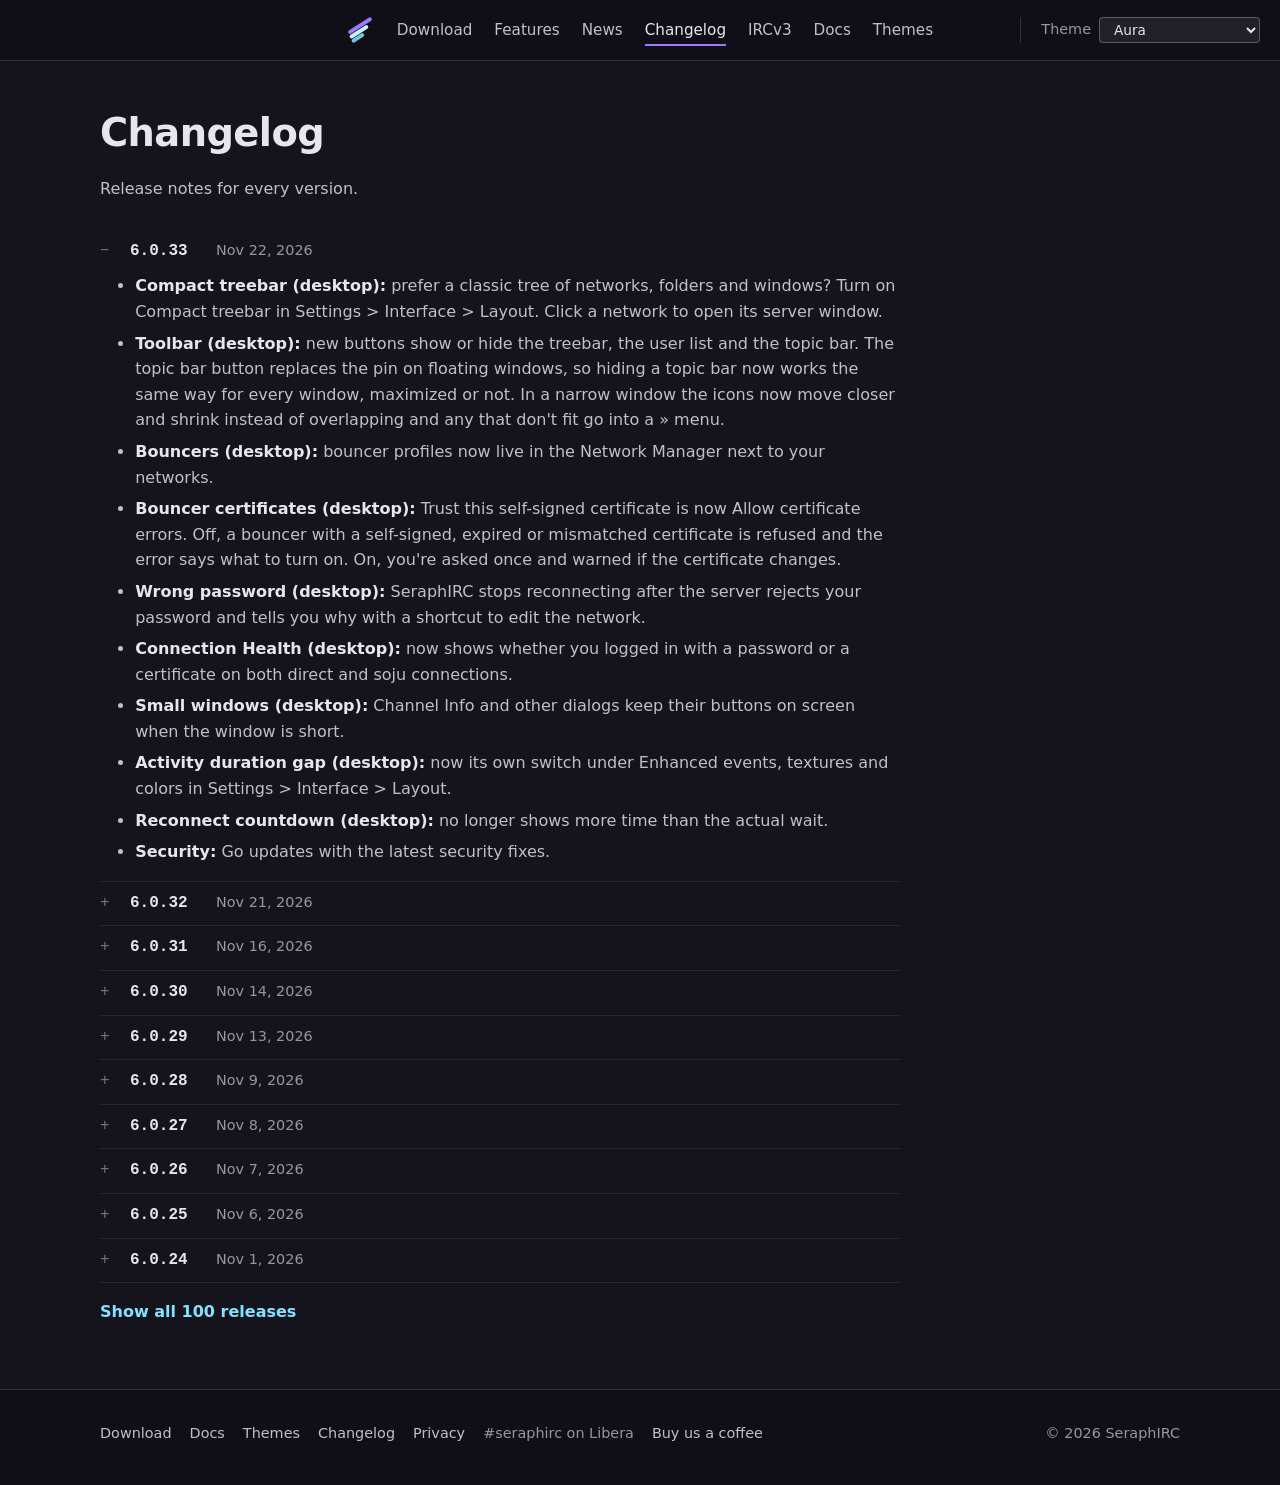
==== changelog/index.html @ 61a31c51 "6.0.33 and docs updates" ====
<!doctype html>
<html lang="en" data-theme="aura">
  <head>
    <meta charset="utf-8">
    <meta name="viewport" content="width=device-width, initial-scale=1">
    <meta name="description" content="Release notes for every version of SeraphIRC, the IRC client for desktop and mobile, newest first.">
    <meta name="theme-color" content="#10151f">
    <meta name="robots" content="index, follow">
    <link rel="canonical" href="https://www.seraphirc.chat/changelog/">
    <link rel="icon" href="/favicon.ico" sizes="any">
    <link rel="icon" type="image/png" sizes="512x512" href="/assets/favicon-v3.png">
    <link rel="icon" type="image/png" sizes="32x32" href="/assets/favicon-32x32-v3.png">
    <link rel="icon" type="image/png" sizes="16x16" href="/assets/favicon-16x16-v3.png">
    <link rel="apple-touch-icon" sizes="180x180" href="/assets/apple-touch-icon-v3.png">
    <title>Changelog - SeraphIRC</title>
    <script>
      // Apply the saved theme before first paint.
      (function () {
        try {
          var t = localStorage.getItem("seraphirc-theme");
          // Spooky Season was retired, so a saved pick of it falls back to the default.
          if (t && t !== "spooky-season") document.documentElement.setAttribute("data-theme", t);
        } catch (e) {}
      })();
    </script>
    <link rel="stylesheet" href="/styles.css?v=20261111-header-3">
  </head>
  <body>
    <header class="site-header">
      <div class="wrap">
        <a class="brand" href="/" aria-label="SeraphIRC home">
          <span class="brand-mark" aria-hidden="true">
            <svg class="seraph-mark" viewBox="9 23.5 74 74" fill="none" stroke-width="11" stroke-linecap="round" aria-hidden="true" focusable="false"><path d="M18,66 L74,30" stroke="var(--mark-1)"/><path d="M22,79 L64,52" stroke="var(--mark-2)"/><path d="M28,91 L52,75" stroke="var(--mark-3)"/></svg>
          </span>
        </a>
        <nav class="site-nav" aria-label="Main">
          <a href="/#download">Download</a>
          <a href="/#features">Features</a>
          <a href="/news/">News</a>
          <a href="/changelog/" aria-current="page">Changelog</a>
          <a href="/#ircv3">IRCv3</a>
          <a href="/docs/">Docs</a>
          <a href="/marketplace/">Themes</a>
        </nav>
        <label class="field head-theme">
          Theme
          <select id="theme-select">
            <option value="aura">Aura</option>
            <option value="catppuccin">Catppuccin</option>
            <option value="cyberpunk">Cyberpunk</option>
            <option value="dim">Dim</option>
            <option value="dracula">Dracula</option>
            <option value="funky-fresh">Funky Fresh</option>
            <option value="gruvbox">Gruvbox</option>
            <option value="hackerman">Hackerman</option>
            <option value="light">Light</option>
            <option value="miami-nights">Miami Nights</option>
            <option value="monokai">Monokai</option>
            <option value="nebula">Nebula</option>
            <option value="newsprint">Newsprint</option>
            <option value="nord">Nord</option>
            <option value="ocean-breeze">Ocean Breeze</option>
            <option value="phoenix">Phoenix</option>
            <option value="sage">Sage</option>
            <option value="sakura">Sakura</option>
            <option value="seraph">Seraph</option>
            <option value="solarized-dark">Solarized Dark</option>
            <option value="solarized-light">Solarized Light</option>
            <option value="tokyo-night">Tokyo Night</option>
          </select>
        </label>
      </div>
    </header>

    <main class="wrap page">
      <section id="changelog" aria-labelledby="changelog-title">
        <div class="page-head">
          <h1 id="changelog-title">Changelog</h1>
          <p>Release notes for every version.</p>
        </div>
        <div class="releases" data-releases>
          <details class="release" id="v6.0.33">
            <summary><span class="release-version">6.0.33</span> <time datetime="2026-11-22">Nov 22, 2026</time></summary>
            <ul>
              <li><b>Compact treebar (desktop):</b> prefer a classic tree of networks, folders and windows? Turn on Compact treebar in Settings &gt; Interface &gt; Layout. Click a network to open its server window.</li>
              <li><b>Toolbar (desktop):</b> new buttons show or hide the treebar, the user list and the topic bar. The topic bar button replaces the pin on floating windows, so hiding a topic bar now works the same way for every window, maximized or not. In a narrow window the icons now move closer and shrink instead of overlapping and any that don't fit go into a » menu.</li>
              <li><b>Bouncers (desktop):</b> bouncer profiles now live in the Network Manager next to your networks.</li>
              <li><b>Bouncer certificates (desktop):</b> Trust this self-signed certificate is now Allow certificate errors. Off, a bouncer with a self-signed, expired or mismatched certificate is refused and the error says what to turn on. On, you're asked once and warned if the certificate changes.</li>
              <li><b>Wrong password (desktop):</b> SeraphIRC stops reconnecting after the server rejects your password and tells you why with a shortcut to edit the network.</li>
              <li><b>Connection Health (desktop):</b> now shows whether you logged in with a password or a certificate on both direct and soju connections.</li>
              <li><b>Small windows (desktop):</b> Channel Info and other dialogs keep their buttons on screen when the window is short.</li>
              <li><b>Activity duration gap (desktop):</b> now its own switch under Enhanced events, textures and colors in Settings &gt; Interface &gt; Layout.</li>
              <li><b>Reconnect countdown (desktop):</b> no longer shows more time than the actual wait.</li>
              <li><b>Security:</b> Go updates with the latest security fixes.</li>
            </ul>
          </details>
          <details class="release" id="v6.0.32">
            <summary><span class="release-version">6.0.32</span> <time datetime="2026-11-21">Nov 21, 2026</time></summary>
            <ul>
              <li><b>Floating windows (desktop):</b> closing a floating window now docks it instead of leaving the channel, so the minimize button is gone.</li>
              <li><b>Hide Topic Bar (desktop):</b> click the pin on a channel's window, or right-click the channel in the treebar. Each channel remembers it.</li>
              <li><b>Performance (desktop):</b> new in Settings &gt; Application. Pause hidden windows keeps things snappy with lots of channels open. You still get unreads, mentions and notifications.</li>
              <li><b>Faster drawing (Linux):</b> got a laptop with NVIDIA graphics? This switch on the Performance page can make SeraphIRC a lot smoother.</li>
              <li><b>Busy networks (desktop):</b> easier on your CPU when messages are pouring in.</li>
              <li><b>Timestamps (desktop):</b> prefer 13:08 over [13:08]? Turn on Remove timestamp brackets in Settings &gt; Chatting &gt; Messages.</li>
              <li><b>Composer highlight (desktop):</b> set the glow around the message box to None, Subtle or Solid in Settings &gt; Interface &gt; Theme.</li>
              <li><b>Emoji (desktop):</b> a new Recent tab, and searching "fire" now puts 🔥 first.</li>
              <li><b>Dialogs (desktop):</b> Close buttons in most dialogs now sit in the top right, like in Settings.</li>
              <li><b>Stability (desktop):</b> fixed a rare bug when switching channels during busy traffic.</li>
            </ul>
          </details>
          <details class="release" id="v6.0.31">
            <summary><span class="release-version">6.0.31</span> <time datetime="2026-11-16">Nov 16, 2026</time></summary>
            <ul>
              <li><b>Bouncer networks (desktop):</b> after the app had been open for days, one soju network's channels could show up under another network on the same bouncer, empty until a restart.</li>
              <li><b>GIFs (desktop):</b> GIFs now pause in windows you aren't using and while SeraphIRC is in the background, then play again when you come back. To keep every GIF playing, turn off Pause animations in unfocused windows in Settings &gt; Chatting &gt; Messages.</li>
              <li><b>Opening links (desktop):</b> want links to open without the confirmation? Turn off Ask before opening links in Settings &gt; Chatting &gt; Messages.</li>
              <li><b>Memory (desktop):</b> link previews and avatars use less memory, especially when you scroll back through image-heavy channels.</li>
              <li><b>Crash reports (desktop):</b> SeraphIRC can now save a report if it crashes or freezes to help track down the cause. It's off until you turn it on in Settings &gt; Application &gt; Diagnostics with Collect heartbeats and crash dumps. Reports stay on your computer, never include your chats and are deleted if you turn it off.</li>
            </ul>
          </details>
          <details class="release" id="v6.0.30">
            <summary><span class="release-version">6.0.30</span> <time datetime="2026-11-14">Nov 14, 2026</time></summary>
            <ul>
              <li><b>Transcript glide (Linux):</b> new messages should no longer flicker as they slide in. Some graphics setups may still see it, so if you do, turn the glide off in Settings &gt; Chatting &gt; Messages.</li>
            </ul>
          </details>
          <details class="release" id="v6.0.29">
            <summary><span class="release-version">6.0.29</span> <time datetime="2026-11-13">Nov 13, 2026</time></summary>
            <ul>
              <li><b>Busy channels (desktop):</b> a channel getting flooded won't bog the app down anymore, and it won't lock up once the flood is over either. Memory stays steady too.</li>
              <li><b>Transcript glide (desktop):</b> want new messages to slide in instead of popping up? Turn it on in Settings &gt; Chatting &gt; Messages. If you see any flicker or lag, just turn it back off.</li>
              <li><b>Long pastes (desktop):</b> on Direct connections, big pastes and chatty scripts now go out at a pace the server is happy with, so you won't get kicked for flooding. You'll see how many lines are left above the message box, with a Cancel button if you change your mind.</li>
              <li><b>Joins and quits (mobile &amp; desktop):</b> in channels where people come and go more than they talk, you'll see the actual conversation again instead of a wall of joins and quits.</li>
              <li><b>Unread counts (mobile &amp; desktop):</b> long messages that arrive in pieces no longer show up as unread every time you restart.</li>
              <li><b>Smoother scrolling (desktop):</b> the transcript works less on every new message, and alternating line colors no longer flicker in busy channels.</li>
            </ul>
          </details>
          <details class="release" id="v6.0.28">
            <summary><span class="release-version">6.0.28</span> <time datetime="2026-11-09">Nov 9, 2026</time></summary>
            <ul>
              <li><b>Event playback:</b> Fixes for event playback when fetching CHATHISTORY from a server that supports it.</li>
              <li><b>Server time (desktop):</b> with several clients connected to a bouncer and a server that lacks labeled-response, "Server time for" lines no longer show up in every client. They appear only in the one where you typed <code>/time</code>.</li>
              <li><b>Timestamps (desktop):</b> a message with a bad timestamp from the server can no longer hide newer messages in a channel.</li>
            </ul>
          </details>
          <details class="release" id="v6.0.27">
            <summary><span class="release-version">6.0.27</span> <time datetime="2026-11-08">Nov 8, 2026</time></summary>
            <ul>
              <li><b>Custom Mentions (desktop):</b> each mention can now have its own sound and highlight color, and can be limited to one network or to certain channels. A mention for a network you delete is paused, not lost.</li>
              <li><b>Long-history scrolling (desktop):</b> scroll back past what is loaded and older messages come in from your chat logs and the bouncer, while busy channels stay fast. Turn it off in Settings &gt; Chatting &gt; Messages.</li>
              <li><b>Redaction visibility (mobile &amp; desktop):</b> deleted messages now stay hidden. Turn on Redaction visibility in Messages settings to reveal the original. The "Message deleted" note also stands out more.</li>
              <li><b>Message highlight rail (mobile &amp; desktop):</b> the colored rail beside each message now has its own switch, apart from Message color gradient, in Settings &gt; Interface &gt; Layout.</li>
              <li><b>Linux (desktop):</b> scrolling through a long transcript no longer freezes for several seconds, and the message color gradient now shows.</li>
              <li><b>macOS style (desktop):</b> the message color gradient now shows on dark themes.</li>
              <li><b>Detached windows (desktop):</b> clicking into a detached window now marks it read, and its titlebar lights up like the active window.</li>
              <li><b>Setup wizard (desktop):</b> picking certificate login and then switching back to password no longer fails with a certificate error.</li>
            </ul>
          </details>
          <details class="release" id="v6.0.26">
            <summary><span class="release-version">6.0.26</span> <time datetime="2026-11-07">Nov 7, 2026</time></summary>
            <ul>
              <li><b>Help &gt; Tips (desktop):</b> page through tips on themes, custom sounds, favorites, detachable windows, the Monitor Feed, Send Guard and more. They open only when you ask, and replace the tips that appeared on first launch.</li>
              <li><b>Theme colors (desktop):</b> the topic bar, composer and panel headers no longer turn brown on Aura, Nord, Dracula and other themes after a recent WebView2 update on Windows.</li>
              <li><b>Replies (desktop):</b> Reply and Quote Text now work on messages from people who have left the channel. Send Guard will continue to warn you of a misdirected message by default, unless disabled.</li>
              <li><b>Send Guard (desktop):</b> the "Replying to" bar now clears after Send Anyway or Discard on a held reply.</li>
              <li><b>Certificate login (desktop):</b> SASL External now disconnects if the server offers no SASL, instead of connecting without logging in.</li>            </ul>
          </details>
          <details class="release" id="v6.0.25">
            <summary><span class="release-version">6.0.25</span> <time datetime="2026-11-06">Nov 6, 2026</time></summary>
            <ul>
              <li><b>Soju certificate login (desktop):</b> log in to soju with a client certificate instead of a password.</li>
              <li><b>Custom sounds (desktop):</b> pick your own sound for any alert in Settings &gt; Interface &gt; Sounds &amp; Alerts.</li>
              <li><b>Settings (desktop):</b> a cleaner layout on every page. Appearance is now split into Theme, Text and Spacing, and Layout, and chat options moved to a new Messages page. The <a href="/docs/#theme">docs</a> show where everything went.</li>
              <li><b>Channel hover card (desktop):</b> hover a channel in the treebar to see its user and op counts and your status.</li>
              <li><b>macOS style (desktop):</b> a softer highlight on the selected channel.</li>
              <li><b>Send Guard (desktop):</b> no more warnings for words with slashes, like <code>milk/eggs/bread</code>.</li>
              <li><b>Diagnostics (desktop):</b> logging is now off by default.</li>
              <li><b>Fixes (desktop):</b> DCC offers no longer trigger a private message alert, and canceling a file picker no longer shows an error.</li>
            </ul>
          </details>
          <details class="release" id="v6.0.24">
            <summary><span class="release-version">6.0.24</span> <time datetime="2026-11-01">Nov 1, 2026</time></summary>
            <ul>
              <li><b>Channel Stats (desktop):</b> new Channel Stats shows who talks in a channel and when, counted from your chat logs for today, 7 days, 30 days or all time. Open it from the channel menu, View &gt; Channel Stats or <code>/chanstats</code>.</li>
              <li><b>User Stats (desktop):</b> new User Stats under User Info shows one person's activity in a channel or across the network, private chats included. <code>/userstats &lt;nick&gt;</code> opens it too.</li>
              <li><b>Menus (desktop):</b> channel and private chat menus now have icons, and right-clicking a window's titlebar opens the same menu.</li>
            </ul>
          </details>
          <details class="release" id="v6.0.23">
            <summary><span class="release-version">6.0.23</span> <time datetime="2026-10-30">Oct 30, 2026</time></summary>
            <ul>
              <li><b>Detachable windows (desktop):</b> Detach Window moves a channel, query or DCC chat into its own window that can go anywhere on screen, including another monitor. Reattach Window or closing it puts it back.</li>
              <li><b>Favorites (desktop):</b> right-click a channel or query and choose Add to Favorites to pin it in a new Favorites card at the top of the treebar. The toolbar star opens the card too, and Settings &gt; Appearance &gt; Favorites can hide it from the treebar. It replaces the old Channel Favorites join list.</li>
              <li><b>Message colors (desktop):</b> link previews, images and back-to-back messages from the same person now share one colored rail, and the color fade no longer draws a line down the transcript.</li>
              <li><b>Inline GIFs (desktop):</b> the frame now fits the GIF, with no dark bars around it.</li>
              <li><b>ZNC (desktop):</b> messages are no longer refused with a "disconnected" warning right after connecting while the network is up.</li>
            </ul>
          </details>
          <details class="release" id="v6.0.22">
            <summary><span class="release-version">6.0.22</span> <time datetime="2026-10-29">Oct 29, 2026</time></summary>
            <ul>
              <li><b>Private messages (desktop):</b> a message to an offline nick now shows a not-delivered notice in the conversation.</li>
              <li><b>Conversations (desktop):</b> names with brackets, such as <code>seraph[bot]</code>, no longer fail to open or show up multiple times on some servers.</li>
            </ul>
          </details>
          <details class="release" id="v6.0.21">
            <summary><span class="release-version">6.0.21</span> <time datetime="2026-10-28">Oct 28, 2026</time></summary>
            <ul>
              <li><b>Log Search (mobile &amp; desktop):</b> new Log Search dialog from the toolbar, <code>Ctrl+L</code> (Cmd+L on macOS) or <code>/search</code>, for searching soju's logs or your local chat logs across networks and conversations.</li>
              <li><b>Autocomplete (mobile &amp; desktop):</b> new Settings &gt; Chatting &gt; Autocomplete option to offer the most recently active nicks first.</li>
              <li><b>Chat logs (mobile &amp; desktop):</b> the Collect buttons now save a <code>.zip</code> instead of a <code>.tgz</code>, and are new on mobile.</li>
              <li><b>Composer (desktop):</b> the cursor no longer draws after the placeholder text.</li>
            </ul>
          </details>
          <details class="release" id="v6.0.20">
            <summary><span class="release-version">6.0.20</span> <time datetime="2026-10-27">Oct 27, 2026</time></summary>
            <ul>
              <li><b>DCC (desktop):</b> new DCC Chat from the nickname menu or <code>/dcc chat &lt;nick&gt;</code>, encrypted with Blowfish when a key is set.</li>
              <li><b>File uploads (desktop):</b> new Uploads settings with a default filehost, per-network choices and trusted hosts, plus support for <code>draft/FILEHOST</code>.</li>
              <li><b>Setup wizard (desktop):</b> adds SASL Plain or External, a File uploads section, and a generated nickname and alternate when left blank.</li>
              <li><b>Latency graph:</b> Added a toggle in Settings &gt; Appearance to locate the latency graph at the bottom of the nicklist, for users that prefer to hide the treebar.</li>
              <li><b>Appearance (desktop):</b> The message font Density presets were removed in favor of the size field.</li>
              <li><b>WHOIS (desktop):</b> metadata lines are now formatted, and opening a query no longer prints WHOIS lines in the server buffer.</li>
            </ul>
          </details>
          <details class="release" id="v6.0.19">
            <summary><span class="release-version">6.0.19</span> <time datetime="2026-10-22">Oct 22, 2026</time></summary>
            <ul>
              <li><b>Modern layout (desktop):</b> new optional Enhanced events, textures and colors, with textured backgrounds, nick-colored rails, "hours later" dividers and compact join, part and quit chips.</li>
              <li><b>Nickname coloring (desktop):</b> nicks named in a message now show in their nick colors. It can be turned off in Appearance.</li>
              <li><b>Appearance (desktop):</b> new Bold nicknames in transcript toggle.</li>
              <li><b>Preferences (desktop):</b> font size controls no longer spill out of the Fonts panel.</li>
            </ul>
          </details>
          <details class="release" id="v6.0.18">
            <summary><span class="release-version">6.0.18</span> <time datetime="2026-10-21">Oct 21, 2026</time></summary>
            <ul>
              <li><b>Go updates:</b> Go Updates to address: <a href="https://www.cve.org/CVERecord?id=CVE-2026-111943">https://www.cve.org/CVERecord?id=CVE-2026-111943</a></li>
              <li><b>Typing indicator improvements:</b> Query windows now provide typing indicators with visual bubbles, even when the query window is docked.</li>
              <li>Fixed an issue where query windows could get stuck and not present on msg arrival.</li>
            </ul>
          </details>
          <details class="release" id="v6.0.17">
            <summary><span class="release-version">6.0.17</span> <time datetime="2026-10-20">Oct 20, 2026</time></summary>
            <ul>
              <li><b>Theme editor (desktop):</b> new Composer buttons, Horizon haze, Side surface, Raised surface and Recessed surface rows.</li>
              <li><b>macOS window style (desktop):</b> the composer uses the theme's message box color.</li>
              <li><b>Connection messages (desktop):</b> off by default. Turn them on in <code>Settings &gt; Chat Logging</code>.</li>
            </ul>
          </details>
          <details class="release" id="v6.0.16">
            <summary><span class="release-version">6.0.16</span> <time datetime="2026-10-19">Oct 19, 2026</time></summary>
            <ul>
              <li><b>Composer (desktop):</b> the enhanced composer adds a formatting bar for bold, italic, underline, strikethrough, code, spoilers and colors. It is on for Modern and off for Classic by default, with a switch for each in <code>Settings &gt; Appearance &gt; Transcript Layout</code>.</li>
              <li><b>Composer (desktop):</b> Live formatting (experimental) shows bold, colors and code as they will look while you type. Formatting codes stay hidden until your cursor reaches them.</li>
              <li><b>Shortcuts (desktop):</b> Ctrl+B, I and U and Ctrl+Shift+X apply bold, italic, underline and strikethrough (Cmd on macOS). A second press removes the style. Nicklist collapse/expand was moved to Ctrl+N instead of Ctrl+U.</li>
              <li><b>Composer (desktop):</b> Up and Down move between wrapped lines and only recall history from an empty composer. The typing indicator now rests below the composer and uses the proper nick color to identify users.</li>
              <li><b>Nick list (desktop):</b> in Modern, the topic card has a toggle showing the first few members and the member count. Click it to open or close the nick list.</li>
              <li><b>Treebar (desktop):</b> a small tab on the treebar's edge collapses and expands it, in place of the corner button.</li>
              <li><b>Topic bar (desktop):</b> the topic bar now matches the active network card's outline. A new Topic Bar Highlight slider sits beside Active Network Highlight.</li>
              <li><b>Link previews (desktop):</b> on Windows, YouTube links play in place, and nothing contacts YouTube until you press play. Pages with no preview image show the site's icon instead.</li>
              <li><b>Modern layout (desktop):</b> Messages fill more horizontal area of the transcript, and summaries line up with message text. Improved identicon visuals by solidifying them to preserve fidelity on light themes.</li>
              <li><b>Transcript (desktop):</b> hotfix for right-clicking a message. The message menu now stays open on the first right-click instead of closing.</li>
            </ul>
          </details>
          <details class="release" id="v6.0.14">
            <summary><span class="release-version">6.0.14</span> <time datetime="2026-10-18">Oct 18, 2026</time></summary>
            <ul>
              <li>Go updates to address security and functionality fixes.</li>
            </ul>
            <p class="release-note"><em>(Special thanks to user pfsrc for the vulnerability reporting)</em></p>
          </details>
          <details class="release" id="v6.0.13">
            <summary><span class="release-version">6.0.13</span> <time datetime="2026-10-13">Oct 13, 2026</time></summary>
            <ul>
              <li><b>Themes (desktop):</b> Cyberpunk is a new built-in theme in electric yellow and cyan, with six neon nick colors.</li>
              <li><b>Theme editor (desktop):</b> the Atmosphere section adds a circuit pattern behind the channel tree, with its own color and strength. Circuits and stars can each extend into the nicklist. Cyberpunk and Hackerman use circuits by default.</li>
              <li><b>Theme editor (desktop):</b> Reset now returns a color to where it was when you opened the editor, instead of discarding earlier changes.</li>
              <li><b>Theme refresh (desktop):</b> Monokai becomes Monokai Pro, and Gruvbox moves to Gruvbox Material with an orange accent. Nord, Dracula and Catppuccin sit on one flat background as their originals do, and Seraph is sharper, with easier-to-read nicks and event lines.</li>
              <li><b>Treebar (desktop):</b> a new Active Network Highlight setting in <code>Settings &gt; Appearance &gt; Window</code> sets how strongly the active network's card is outlined. Card outlines are easier to see on light themes.</li>
              <li><b>Windows (desktop):</b> Dock All on the toolbar and in the Window menu sends every open window to the treebar at once.</li>
            </ul>
          </details>
          <details class="release" id="v6.0.12">
            <summary><span class="release-version">6.0.12</span> <time datetime="2026-10-11">Oct 11, 2026</time></summary>
            <ul>
              <li><b>Treebar (desktop):</b> a new Constellation look. Each network is a card showing its status, server and latency, the selected window is a glowing outlined capsule, and private messages show the person's avatar in the Modern layout.</li>
              <li><b>Channel Info (desktop):</b> opens from a new info button in the topic bar. Ban and invite exceptions can be viewed and edited beside bans, and more channel modes are listed where the server supports them.</li>
              <li><b>Connection Health (desktop):</b> Expanded horizontal width on information cards. This should make it less treacherous to read. 🙂</li>
              <li><b>Themes (desktop):</b> Aura is the default for new installs. Your saved theme stays as it is. Miami Nights' sunset glow now follows the Atmosphere slider like every other glow.</li>
            </ul>
          </details>
          <details class="release" id="v6.0.11">
            <summary><span class="release-version">6.0.11</span> <time datetime="2026-10-11">Oct 11, 2026</time></summary>
            <ul>
              <li><b>Connections (desktop):</b> joining or parting several channels in a row on InspIRCd no longer ends in a ping timeout. After a reconnect, open channels are rejoined once instead of several times.</li>
              <li><b>Member list (desktop):</b> on InspIRCd servers, a channel's member list no longer goes blank for an extended period right after you join.</li>
            </ul>
          </details>
          <details class="release" id="v6.0.10">
            <summary><span class="release-version">6.0.10</span> <time datetime="2026-10-09">Oct 9, 2026</time></summary>
            <ul>
              <li><b>Channel Info (desktop):</b> the topic, ban list and channel modes now share one dialog. Double-click the topic bar or pick Channel Info from the channel's menu.</li>
              <li><b>Bans (desktop):</b> host bans from the user menu now fit the server's username length, so a user with a long ident is properly represented in the output.</li>
            </ul>
          </details>
          <details class="release" id="v6.0.9">
            <summary><span class="release-version">6.0.9</span> <time datetime="2026-10-04">Oct 4, 2026</time></summary>
            <ul>
              <li><b>Quick switcher (desktop):</b> results are grouped by network, then Channels, Queries and Windows, the same way as the treebar. Click a network or section to collapse it.</li>
              <li><b>Composer (desktop):</b> the upload button turns into an X while its menu is open, so you can tell the next click closes it.</li>
              <li><b>Closing and quitting (macOS):</b> closing to the menu bar keeps the app running, and no longer leaves an empty fullscreen Space behind. Logging out or shutting down with the app open now goes through, and dialog buttons sit in the usual Mac order.</li>
              <li><b>Taskbar icon (Windows):</b> the Microsoft Store build's icon no longer sits on a colored square in dark mode.</li>
            </ul>
          </details>
          <details class="release" id="v6.0.8">
            <summary><span class="release-version">6.0.8</span> <time datetime="2026-10-03">Oct 3, 2026</time></summary>
            <ul>
              <li><b>ImgBB uploads (desktop):</b> upload images to your own ImgBB account from the composer or with <code>/imgbb</code>, and the link lands in the message box ready to send. It stays off until you add your own API key in <code>Settings &gt; Third-Party Services</code>.</li>
              <li><b>Composer (desktop):</b> the paperclip and GIF buttons are now one upload button next to emoji, opening a menu of file upload, ImgBB and GIF search. The emoji button also stays crisp on light themes.</li>
              <li><b>Light themes (desktop):</b> the connection pill is a soft green while connected, instead of a solid dark block. Connecting, error and disconnected still stand out.</li>              </ul>
          </details>
          <details class="release" id="v6.0.7">
            <summary><span class="release-version">6.0.7</span> <time datetime="2026-10-02">Oct 2, 2026</time></summary>
            <ul>
              <li><b>Reconnecting (desktop):</b> a direct network reconnects on its own after its next drop, instead of waiting for you to press Reconnect. After your computer wakes from sleep, connected networks show green instead of sticking on yellow.</li>
              <li><b>Private messages (desktop):</b> a query you close and open again comes back with its history instead of empty.</li>
              <li><b>Scrolling back (Windows):</b> reaching the top of a buffer loads one more page of history, instead of racing through the whole scrollback.</li>
              <li><b>Toolbar (desktop):</b> the toolbar is 12px shorter, leaving more room for messages. Icons, buttons and the compact toolbar are unchanged.</li>
            </ul>
          </details>
          <details class="release" id="v6.0.6">
            <summary><span class="release-version">6.0.6</span> <time datetime="2026-10-02">Oct 2, 2026</time></summary>
            <ul>
              <li><b>Fonts (Windows):</b> the font pickers only list fonts SeraphIRC can actually draw, so a choice no longer falls back to the default. Weights like Cascadia Code SemiLight now display as picked.</li>
              <li><b>Theme editor (desktop):</b> 16 more colors are editable, including the latency graph, link underlines, button borders, the toolbar logo and notice popups. Imported themes no longer keep stray colors from their base theme.</li>
              <li><b>Scrollbars (Windows):</b> scrollbars now follow your theme instead of staying lavender.</li>
            </ul>
          </details>
          <details class="release" id="v6.0.5">
            <summary><span class="release-version">6.0.5</span> <time datetime="2026-10-02">Oct 2, 2026</time></summary>
            <ul>
              <li><b>Sending messages (desktop):</b> your message now shows the moment you press Enter, instead of a beat later. If the server never accepts it, the line is marked "Not delivered" with Resend and Dismiss.</li>
            </ul>
          </details>
          <details class="release" id="v6.0.4">
            <summary><span class="release-version">6.0.4</span> <time datetime="2026-10-02">Oct 2, 2026</time></summary>
            <ul>
              <li><b>Responsiveness (desktop):</b> typing no longer lags after you scroll back through a long buffer. SeraphIRC also uses less memory over a long session.</li>
              <li><b>Bouncer certificates (Linux):</b> trusting a self-signed bouncer certificate works again. Choosing Yes connects and remembers the certificate for next time.</li>
            </ul>
          </details>
          <details class="release" id="v6.0.3">
            <summary><span class="release-version">6.0.3</span> <time datetime="2026-10-01">Oct 1, 2026</time></summary>
            <ul>
              <li><b>Certificate login (desktop):</b> direct networks can sign in with a client certificate (SASL EXTERNAL). SeraphIRC makes one for each network and registers it with NickServ for you on your next login.</li>
              <li><b>Close to tray (Windows &amp; macOS):</b> closing the window can hide SeraphIRC to the system tray so you stay connected. The first close asks, and you can change it later in Settings &gt; Application &gt; Close Behavior.</li>
              <li><b>One copy per profile (Windows &amp; macOS):</b> opening SeraphIRC while it is already running brings up the running window instead of starting a second client on the same nicks.</li>
              <li><b>Live transcripts (desktop):</b> new messages show up while you type and during fast floods, instead of waiting for a pause. Channels restored at startup show their history without a click.</li>
              <li><b>Missed history (mobile &amp; desktop):</b> after a reconnect, a busy channel fills in much more of what you missed, not just the most recent page.</li>
              <li><b>App icon (Linux):</b> deb and rpm installs show the SeraphIRC icon in the dock and taskbar again. If you pinned the app, pin it once more after updating.</li>
            </ul>
          </details>
          <details class="release" id="v6.0.2">
            <summary><span class="release-version">6.0.2</span> <time datetime="2026-09-30">Sep 30, 2026</time></summary>
            <ul>
              <li><b>Display (Linux):</b> the window is now sharp on Hyprland and other fractionally scaled displays, instead of soft and blurry.</li>
              <li><b>Requirements (macOS):</b> SeraphIRC now needs macOS 12 or later.</li>
              <li><b>Scripts Editor (desktop):</b> Open Scripts Folder moves to the File menu, under Reload.</li>
            </ul>
          </details>
          <details class="release" id="v6.0.1">
            <summary><span class="release-version">6.0.1</span> <time datetime="2026-09-28">Sep 28, 2026</time></summary>
            <ul>
              <li><b>Scripting (desktop):</b> dice scripts roll again 🙂🎲 <code>$r</code>, the classic short form of <code>$rand</code>, works now, so rolls no longer come back blank.</li>
              <li><b>Identifiers (desktop):</b> <code>$os</code>, <code>$awaytime</code>, <code>$crc</code>, <code>$sha256</code>, <code>$sha512</code>, <code>$mkfn</code> and a few more from the classic client&rsquo;s help are supported. <code>$os</code> reports your real Windows version.</li>
              <li><b>Read markers (mobile &amp; desktop):</b> on non-Soju servers that sync read markers, like Ergo, a conversation you read in one SeraphIRC client shows up as read across your other clients, too.</li>
            </ul>
          </details>
          <details class="release" id="v6.0.0">
            <summary><span class="release-version">6.0.0</span> <time datetime="2026-09-28">Sep 28, 2026</time></summary>
            <ul>
              <li><b>Scripting (desktop):</b> SeraphIRC now runs scripts written in the mIRC scripting language, with aliases, events, timers, popups, custom windows, and file and socket commands. Most classic scripts load with <code>/load</code> and run unchanged.</li>
              <li><b>Scripts Editor (desktop):</b> a new editor with Aliases, Popups, Remote, Users and Variables tabs, plus an Errors tab for anything that went wrong this session. Any script file can be switched off or limited to certain networks.</li>
              <li><b>Script safety (desktop):</b> a new script asks before it loads, and again before it connects to a new host. Scripts are paced so they never flood you off a server, and if one crashes the app on startup, the next start opens with scripts off.</li>
              <li><b>Menus (desktop):</b> scripts can add items to the right-click menus and a Commands menu on the menu bar. The Edit menu gains Undo and Redo.</li>
              <li><b>Aliases (desktop):</b> your existing aliases move into the Scripts Editor on first start and work as before. The built-in <code>/close</code> is now <code>/closebuffer</code>, so scripts can define their own.</li>
              <li><b>Pasting commands (desktop):</b> a pasted block of commands keeps its lines, and Enter runs them in order. Nothing runs until you press Enter.</li>
              <li><b>Text art (desktop):</b> colored blocks use the true IRC palette, the MOTD keeps the server&rsquo;s colors, and a banner keeps every line after a restart.</li>
              <li><b>Spacing (desktop):</b> messages, the user list and the treebar can go tighter than before, with Comfortable and Roomy presets. Your current spacing does not change.</li>
              <li><b>More (desktop):</b> EsperNet and HybridIRC join the default networks, the classic layout fits a full 16-character nick, and a reset offers to back up your scripts first.</li>
            </ul>
          </details>
          <details class="release" id="v5.1.32">
            <summary><span class="release-version">5.1.32</span> <time datetime="2026-09-23">Sep 23, 2026</time></summary>
            <ul>
              <li><b>Conversation view (desktop):</b> on macOS and Linux the newest message stays in view as it arrives, even when images load late or the window is maximized. A channel with less than a screenful of messages now sits at the bottom of the pane.</li>
              <li><b>Jump to latest (desktop):</b> the button shows up when you scroll back in the channel you are reading, and stays hidden while you are already at the bottom.</li>
              <li><b>Bots (desktop):</b> bots get their own section in the user list, right below Ops and sorted by name. Their status dot takes your theme&rsquo;s away color.</li>
              <li><b>Avatars (desktop):</b> with remote avatars turned off, the user list shows the same generated picture as the conversation instead of nothing.</li>
            </ul>
          </details>
          <details class="release" id="v5.1.31">
            <summary><span class="release-version">5.1.31</span> <time datetime="2026-09-20">Sep 20, 2026</time></summary>
            <ul>
              <li><b>IRCv3 Metadata (desktop):</b> a new page at <code>Settings &gt; Chatting &gt; IRCv3 Metadata</code> publishes your avatar, pronouns, homepage and status, globally or per network. The status field has an emoji picker.</li>
              <li><b>User Info (desktop):</b> other people&rsquo;s pronouns, homepage and status show alongside what the server reports.</li>
              <li><b>User list (desktop):</b> hover a name for a card with their picture and whatever they published about themselves. Modern layout only.</li>
              <li><b>Avatars (desktop):</b> people wear their picture in the user list, loaded only for the names on screen.</li>
              <li><b>WHOIS (desktop):</b> the answer carries the face of the person you asked about, and nicknames with brackets in them, like <code>alice[m]</code>, read properly now.</li>
              <li><b>Bots (desktop):</b> a bot in the user list gets a small robot head in place of the word Bot, leaving more room for the nickname.</li>
              <li><b>Aliases (desktop):</b> an alias can chain several commands, so one shortcut can join a handful of channels at once.</li>
              <li><b>Network setup (desktop):</b> leaving the nickname blank hands you one instead of refusing to save, and Network Manager gets a globe icon.</li>
              <li><b>Modern layout (desktop):</b> joins, parts and quits take the same breathing room as a new speaker, and seamless maximize is on for new installs.</li>
              <li><b>Fixes (desktop):</b> dropdown lists are readable in every theme, the connected light is gentler on the light themes, and the composer stays put when you turn typing indicators on or off.</li>
            </ul>
          </details>
          <details class="release" id="v5.1.30">
            <summary><span class="release-version">5.1.30</span> <time datetime="2026-09-19">Sep 19, 2026</time></summary>
            <ul>
              <li><b>User info (desktop):</b> the panel opens with their picture at the top, plain readable labels, and a padlock on the nick when the connection is secure. A verified name carries the same badge the query window shows.</li>
              <li><b>Avatars (desktop):</b> people wear their avatar in private messages now, not only in channels.</li>
              <li><b>Link previews (desktop):</b> a link to an image shows the picture instead of a card about it, sized to leave the conversation on screen.</li>
              <li><b>Links (desktop):</b> right-click copies the link outright, with a notice to confirm, and it works in the Monitor Feed too.</li>
              <li><b>Network Manager (desktop):</b> Save &amp; Activate turns a new network on as you add it, and switching one on takes you straight to it.</li>
              <li><b>Spacing (desktop):</b> new installs start on the tight spacing, with the old setting kept as Comfortable. Your current spacing is left alone.</li>
              <li><b>Typing indicator (desktop):</b> the line holds its own place, so the transcript no longer shifts when someone starts or stops typing.</li>
            </ul>
          </details>
          <details class="release" id="v5.1.29">
            <summary><span class="release-version">5.1.29</span> <time datetime="2026-09-18">Sep 18, 2026</time></summary>
            <ul>
              <li><b>Monitor Feed (desktop):</b> click a channel name to bring that buffer forward. Links work now, a cut-short nickname shows in full on hover, and the newest line stays put when you resize.</li>
              <li><b>Monitor Feed (desktop):</b> it sits in the normal window order, so a window opened underneath is no longer trapped there.</li>
              <li><b>Light themes (desktop):</b> the connection light and the Monitor icon are easier to see.</li>
            </ul>
          </details>
          <details class="release" id="v5.1.28">
            <summary><span class="release-version">5.1.28</span> <time datetime="2026-09-17">Sep 17, 2026</time></summary>
            <ul>
              <li><b>Bouncer profiles (desktop):</b> deleting a soju profile now works when it leaves you with one network or none. It used to stop with a raw error message.</li>
            </ul>
          </details>
          <details class="release" id="v5.1.27">
            <summary><span class="release-version">5.1.27</span> <time datetime="2026-09-17">Sep 17, 2026</time></summary>
            <ul>
              <li><b>Monitor Feed (desktop):</b> tick Monitor Channel in Buffer Settings and watch all of them in one read-only window, opened and put away from the new toolbar icon beside Seraph Chat.</li>
              <li><b>Server password (desktop):</b> servers that ask for a password before they let you on now have a Server Password box, in Network Manager and in the setup wizard.</li>
              <li><b>On-connect commands (desktop):</b> a box under Autojoin in both server dialogs runs a list of slash commands once the network is connected, paced so a long list does not trip flood protection.</li>
              <li><b>Alternate line shading (desktop):</b> a new option in <code>Settings &gt; Appearance &gt; Transcript Layout</code> shades every other line. Classic layout only, off by default.</li>
              <li><b>Timestamps (desktop):</b> a Show Timestamps toggle in <code>Settings &gt; Chatting &gt; Chat Logging</code> hides the clock in every buffer. Logs still keep it.</li>
              <li><b>Actions in Modern (desktop):</b> a <code>/me</code> now sits on one line, nickname then what they did, with the time on hover.</li>
              <li><b>Fixes (desktop):</b> a network's channels open as soon as you connect instead of seconds later, channels that need services to recognize you are joined once they do, and a maximized buffer gives its topic its own line.</li>
            </ul>
          </details>
          <details class="release" id="v5.1.26">
            <summary><span class="release-version">5.1.26</span> <time datetime="2026-09-16">Sep 16, 2026</time></summary>
            <ul>
              <li><b>Interface polish (desktop):</b> removed several edged transition points and updated the UI to flow more cohesively. The toolbar extends across the entirety of the app, and the corners of the treebar, chat and user list are rounded off for a gentler feel.</li>
            </ul>
          </details>
          <details class="release" id="v5.1.25">
            <summary><span class="release-version">5.1.25</span> <time datetime="2026-09-15">Sep 15, 2026</time></summary>
            <ul>
              <li><b>Compact toolbar (desktop):</b> a new option in <code>Settings &gt; Appearance</code> packs the toolbar into one dense row under the titlebar and cuts the connection pill down to a single light. Your icon size setting is left alone.</li>
              <li><b>Seamless maximize (desktop):</b> also in <code>Settings &gt; Appearance</code>, a maximized buffer window drops its title bar, so you get topic and transcript with nothing framing them. The member count and channel modes move into the topic, which now leads with the buffer's name.</li>
              <li><b>Scrollback (desktop):</b> reaching the top of a transcript loads the next page of history on its own, and your place on screen is kept.</li>
              <li><b>New Messages divider (desktop):</b> the line clears once you scroll back down to the latest message, including in buffers holding more than a page of unread.</li>
              <li><b>Long nicknames (desktop):</b> hover a name the sender column has cut short and the whole thing appears.</li>
              <li><b>Fixes (desktop):</b> closing your last window takes one click now and drops you on the server buffer, and a maximized area no longer stops answering treebar clicks.</li>
            </ul>
          </details>
          <details class="release" id="v5.1.24">
            <summary><span class="release-version">5.1.24</span> <time datetime="2026-09-14">Sep 14, 2026</time></summary>
            <ul>
              <li><b>Connection messages (desktop):</b> a new toggle in <code>Settings &gt; Chatting &gt; Chat Logging</code> silences the Connecting, Connected and reconnect countdown lines in your buffers. Useful if your laptop sleeps a lot. On by default.</li>
              <li><b>Setup wizard (desktop):</b> closing the startup wizard now sticks, so it stops greeting you every launch.</li>
            </ul>
          </details>
          <details class="release" id="v5.1.23">
            <summary><span class="release-version">5.1.23</span> <time datetime="2026-09-13">Sep 13, 2026</time></summary>
            <ul>
              <li><b>Connection status (desktop):</b> the connection pill and the Reconnect button beside it washed out on the light themes. Both wear a solid block of the state's color there now, and connecting reads amber everywhere to match the treebar dot.</li>
              <li><b>Fixes (desktop):</b> reconnecting one network on a Soju profile no longer drags the others back with it, and the treebar dot and pill go red when your session to the bouncer drops instead of staying green.</li>
            </ul>
          </details>
          <details class="release" id="v5.1.22">
            <summary><span class="release-version">5.1.22</span> <time datetime="2026-09-13">Sep 13, 2026</time></summary>
            <ul>
              <li><b>Fixes (desktop):</b>Fixed a bug where away status in modern mode was not displaying correctly.</li>
              <li><b>Consolidated join/part/nick/quit events (desktop):</b>Toned down the edge highlights and line hue on lifecycle consolidation. Blends more subtly into the transcript.</li>
            </ul>
          </details>
          <details class="release" id="v5.1.21">
            <summary><span class="release-version">5.1.21</span> <time datetime="2026-09-12">Sep 12, 2026</time></summary>
            <ul>
              <li><b>Transcript layouts (mobile):</b> <code>Settings &gt; Chat &gt; Transcript layout</code> is three choices now instead of one switch. Chat Bubbles stays the default, Classic Mode is the plain <code>[11:15] &lt;@nick&gt;</code> transcript, and Modern Mode is desktop's avatar-led layout.</li>
              <li><b>Avatars (mobile):</b> Modern Mode renders other people's avatars and publishes yours. Rendering is off by default, since fetching an avatar tells the server hosting it that your device is online. Needs a bouncer that relays IRCv3 metadata, Soju issue tracking this: https://codeberg.org/emersion/soju/issues/416</li>
              <li><b>Favorites (mobile):</b> long-press a channel or a query to pin it to a Favorites card above every network. Rows read <code>#linux (Libera)</code>, and they survive a relaunch.</li>
              <li><b>Caller ID (mobile &amp; desktop):</b> with user mode <code>+g</code> set, the notice that somebody tried to message you lands in the buffer you are reading instead of the server buffer. The help for <code>/accept</code> now matches what servers take: a bare nick adds, only removal takes a sign.</li>
              <li><b>Treebar (desktop):</b> rebuilt to the macOS source-list standard. Denser rows, etched network rules, the Networks toggle sharing a line with the collapse button, and about five more rows visible in a three-network list. The status pill drops the state words its own color already carries.</li>
              <li><b>Icons (desktop):</b> the last outline glyphs in the toolbar and treebar are two-tone now, so the wells and chips around them came off. On light themes each filled shape takes a thin dark keyline to lift it off the pale ground.</li>
              <li><b>Themes (mobile &amp; desktop):</b> Ocean Breeze is visually coherent instead of a dark sidebar under light content, Light and Solarized Light lost their cream cast, and Tokyo Night is off the purple.</li>
              <li><b>Fixes (mobile &amp; desktop):</b> the roster shows every mode symbol a person holds, not just the highest. A theme change now repaints transcript rows already on screen, server notices get the same network block on both platforms, and mobile settings rows no longer fuse into one box.</li>
            </ul>
          </details>
          <details class="release" id="v5.1.20">
            <summary><span class="release-version">5.1.20</span> <time datetime="2026-09-05">Sep 5, 2026</time></summary>
            <ul>
              <li><b>Network Manager rebuilt:</b> a selectable server list. Pick a network, read its details underneath, and act from one row of buttons. The list scrolls, group headings stay put as their networks pass under them, and status colors follow the theme. The startup checkbox moved into its footer.</li>
              <li><b>Classic layout:</b> a visible rule separates the sender column from the message body, so nicknames hang off a rail instead of reading as a table. Timestamps come up a size.</li>
              <li><b>Roster counts:</b> the Users and Ops labels become icons carrying their counts.</li>
              <li><b>Fixes:</b> Tokyo Night's selection rail goes blue, and the Appearance copy calls the avatar fallback an identicon.</li>
            </ul>
          </details>
          <details class="release" id="v5.1.19">
            <summary><span class="release-version">5.1.19</span> <time datetime="2026-09-05">Sep 5, 2026</time></summary>
            <ul>
              <li><b>Channel modes in the transcript:</b> a speaker's status now sits beside their name, so an op reads as <code>&lt;@nick&gt;</code> and a voiced user as <code>&lt;+nick&gt;</code> without a trip to the member list. It follows the live prefix, so a deop repaints every line that person has said in the channel.</li>
              <li><b>Fixes:</b> the member list no longer paints founders, halfops, and people holding more than one mode as plain members, and the window title sits centered on the window instead of pushed off to the right.</li>
            </ul>
          </details>
          <details class="release" id="v5.1.18">
            <summary><span class="release-version">5.1.18</span> <time datetime="2026-09-05">Sep 5, 2026</time></summary>
            <ul>
              <li><b>macOS chrome:</b> a chrome selector in <code>Settings &gt; Appearance</code> that turns the neon tint and the glows down, so the window sits better beside a native one. If the glow is why you are here, set <code>Settings &gt; Appearance &gt; Chrome Style</code> back to Seraph and keep the original contrast and hues.</li>
              <li><b>Ocean Breeze rebuilt:</b> the theme is one aqua family now instead of a split ground. Section labels, buffer names, and the latency caption were washing out against the sidebar and read clearly again.</li>
              <li><b>Fixes:</b> clicking a name in the member list highlights it again for people who keep the user list control panel turned off.</li>
            </ul>
          </details>
          <details class="release" id="v5.1.17">
            <summary><span class="release-version">5.1.17</span> <time datetime="2026-09-04">Sep 4, 2026</time></summary>
            <ul>
              <li><b>Command chaining:</b> run several slash commands from one line on desktop, separated by a pipe with a space on either side. <code>/whois tom | /whois jerry</code> runs both in order, and one that fails does not stop the ones after it. Pipes in topics and nicknames still behave as they always have, and <code>/help chaining</code> covers the rest.</li>
              <li><b>Chrome refresh:</b> the top toolbar is a little shorter, the SeraphIRC wings now mark the About button in place of a question mark, and the lockup moved from the bottom of the sidebar up to the treebar header. The latency graph took the space that freed at the sidebar floor, and the About page icon no longer has clipped corners.</li>
            </ul>
          </details>
          <details class="release" id="v5.1.16">
            <summary><span class="release-version">5.1.16</span> <time datetime="2026-08-29">Aug 29, 2026</time></summary>
            <ul>
              <li><b>Message deletion:</b> <a href="https://ircv3.net/specs/extensions/message-redaction" target="_blank" rel="noopener">Redact messages</a> is now supported on desktop and mobile where the network supports it. A small note takes its place with the original text collapsed for anyone who wants to review the redacted message.</li>
              <li><b>Fixes:</b> bouncer network names with spaces in them now import correctly, and a few metadata queries that answered with silence or raw noise now reply properly.</li>
            </ul>
          </details>
          <details class="release" id="v5.1.15">
            <summary><span class="release-version">5.1.15</span> <time datetime="2026-08-29">Aug 29, 2026</time></summary>
            <ul>
              <li><b>Interface polish:</b> replies you send on mobile now show the same little corner arrow as on desktop.</li>
              <li><b>Fixes:</b> leaving a channel no longer puts a stray unread badge on another channel.</li>
            </ul>
          </details>
          <details class="release" id="v5.1.14">
            <summary><span class="release-version">5.1.14</span> <time datetime="2026-08-28">Aug 28, 2026</time></summary>
            <ul>
              <li><b>Reactions:</b> react to any message with an emoji, on desktop and mobile alike. Reactions show as small chips on the message, come with a full picker and <code>/react</code> and <code>/unreact</code> commands, and can be turned off or sent as regular messages for people whose clients cannot show them. They survive restarts and work through bouncers too.</li>
              <li><b>Interface polish:</b> menu icons are now two-tone on desktop and mobile, so the two look like family.</li>
              <li><b>Fixes:</b> replying to your own messages now works where the network supports it.</li>
            </ul>
          </details>
          <details class="release" id="v5.1.13">
            <summary><span class="release-version">5.1.13</span> <time datetime="2026-08-27">Aug 27, 2026</time></summary>
            <ul>
              <li><b>Topic bar refresh:</b> a new look, plus a pin to keep it open or collapse it out of the way.</li>
              <li><b>Reply arrows:</b> the arrow connecting an IRCv3 reply to its original message looks cleaner.</li>
              <li><b>Fixes:</b> an occasional zoom issue, and a rare startup state where the message box stayed disabled until you switched windows.</li>
            </ul>
          </details>
          <details class="release" id="v5.1.12">
            <summary><span class="release-version">5.1.12</span> <time datetime="2026-08-27">Aug 27, 2026</time></summary>
            <ul>
              <li><b>Text formatting on mobile:</b> the iOS app now renders IRC colors and styles in the transcript and can apply them to your own messages using formatting tokens, markdown, or <code>/format</code> and <code>/plain</code>. Notifications show clean text instead of raw formatting codes.</li>
              <li><b>Interface polish:</b> enhanced readability in the settings menus.</li>
              <li><b>Fixes:</b> Ctrl+F no longer freezes the client and now searches nicks too, the latency graph waits for the connection to settle before measuring, ignored users no longer show typing indicators, and the user list responds to hover and clicks more predictably.</li>
            </ul>
          </details>
          <details class="release" id="v5.1.11">
            <summary><span class="release-version">5.1.11</span> <time datetime="2026-08-25">Aug 25, 2026</time></summary>
            <ul>
              <li><b>A security release:</b> this update strengthens how SeraphIRC handles untrusted servers and users. All of these changes apply automatically, with nothing to configure.</li>
              <li><b>Seraph Transfer and Chat:</b> offers are only evaluated when they are addressed to the expected rendezvous server.</li>
              <li><b>DCC:</b> file names can no longer hide invisible characters.</li>
              <li><b>Link previews and avatars:</b> images now load through the same guarded connection as the rest of the app, and their settings note the privacy trade-off.</li>
              <li><b>General hardening:</b> the client stays responsive when a server opens floods of unwanted conversations, handling of CTCP requests is improved, and Send Guard now covers channel topics.</li>
              <li><b>Topic editor:</b> the field is larger and resizable.</li>
            </ul>
          </details>
          <details class="release" id="v5.1.10">
            <summary><span class="release-version">5.1.10</span> <time datetime="2026-08-25">Aug 25, 2026</time></summary>
            <ul>
              <li><b>The latency graph finds a better home:</b> it moved from the top bar, which it crowded on smaller windows, to the sidebar, where it stretches to fit. It also remembers twenty round trips now instead of ten.</li>
              <li><b>Easier to read:</b> the caption is a touch bigger and names the server being measured, and the hover panel no longer vanishes before your pointer can reach it.</li>
            </ul>
          </details>
          <details class="release" id="v5.1.9">
            <summary><span class="release-version">5.1.9</span> <time datetime="2026-08-25">Aug 25, 2026</time></summary>
            <ul>
              <li><b>Custom Mentions:</b> add your own words and phrases under Settings and they light up in the transcript just like your nick. They get their own tray next to the @ inbox and their own notification toggle.</li>
              <li><b>Server latency at a glance:</b> an optional graph in the top bar tracks your last ten round trips to the network. It measures the actual server even through a bouncer, and hovering shows the details. Turn it on under Settings, Interface.</li>
              <li><b>CTCP from the user menu:</b> Ping, Time, and Version now sit under Whois when you right-click someone, so you can check a client without typing commands. Menus also stay put when a submenu opens instead of jumping around.</li>
              <li><b>Private messages make noise:</b> new queries now default to alerting on every message, so a direct message actually sounds. Channels still default to mentions only, and any choice you have made stays as it is.</li>
              <li><b>Fixes:</b> <code>/whowas</code> replies now land in the window that asked, grouped neatly the way <code>/whois</code> already is.</li>
            </ul>
          </details>
          <details class="release" id="v5.1.8">
            <summary><span class="release-version">5.1.8</span> <time datetime="2026-08-24">Aug 24, 2026</time></summary>
            <ul>
              <li><b>Bots wear a badge:</b> SeraphIRC now recognizes bots and marks them with a "Bot" annotation in the user list. Their user info card says so too.</li>
              <li><b>Auto-ignore bots:</b> one switch on the Ignore List page keeps bot traffic out of your channels entirely.</li>
              <li><b>Or just quiet them down:</b> a gentler Sounds and Alerts toggle keeps bots out of your sounds, notifications, and mentions while their messages stay visible.</li>
              <li><b>Timestamps know the day:</b> hover any timestamp to see the date it belongs to, so older scrollback no longer leaves you guessing.</li>
            </ul>
          </details>
          <details class="release" id="v5.1.7">
            <summary><span class="release-version">5.1.7</span> <time datetime="2026-08-21">Aug 21, 2026</time></summary>
            <ul>
              <li><b>Encrypted messaging:</b> SeraphIRC now speaks FiSH, the Blowfish encryption HexChat, Konversation, Quassel and mIRC already use. Set a shared key for a channel or a person and messages to them encrypt on their own. <a href="/docs/#encryption">Setup notes are in the docs</a>.</li>
              <li><b>Locks show what was protected:</b> encrypted conversations carry a lock in the tree and title bar, and so does each encrypted message, so you never have to guess whether a line went out in the clear.</li>
              <li><b>Keys without the commands:</b> a Blowfish Settings panel on desktop and mobile manages the key for each conversation. Automatic key exchange runs from the desktop, since two devices answering the same request would end up with different keys.</li>
              <li><b>One mobile trade-off:</b> mention notifications cannot arrive for encrypted channel messages, because your bouncer cannot read them to spot your name. Direct messages still notify.</li>
            </ul>
          </details>
          <details class="release" id="v5.1.6">
            <summary><span class="release-version">5.1.6</span> <time datetime="2026-08-20">Aug 20, 2026</time></summary>
            <ul>
              <li><b>Unknown commands reach the server:</b> a slash command the desktop does not recognize now goes to the server instead of coming back as "Unknown command".</li>
              <li><b><code>/whois</code> on mobile answers in the panel:</b> typing it opens the same details panel the nick menu does, and a long channel list now scrolls instead of running off the bottom.</li>
              <li><b>Fonts on mobile:</b> the font list now includes fonts you installed on the device, JetBrains Mono ships with the app, and text boxes like the composer finally use your choice too. The iOS text size setting now reaches every font rather than only some.</li>
              <li><b>Diagnostics:</b> reconnecting to a bouncer with big channels no longer floods the log, push notifications now record what they did, and a Verbose switch brings back the fine detail.</li>
              <li><b>New About screen:</b> the app version and the licenses for what SeraphIRC bundles, on mobile.</li>
            </ul>
          </details>
          <details class="release" id="v5.1.5">
            <summary><span class="release-version">5.1.5</span> <time datetime="2026-08-18">Aug 18, 2026</time></summary>
            <ul>
              <li><b>Every emoji, and easier to find:</b> the picker now carries the full Unicode set, over 1,900 emojis. Search understands keywords, so "mask" finds 🎭. It only offers what your system can draw.</li>
              <li><b>Image links:</b> direct links to images now show a thumbnail preview on desktop, as they already did on mobile. Mobile previews also load more reliably instead of sometimes appearing without their image.</li>
              <li><b>Ban options always available:</b> the user menu no longer shows "Host bans unavailable" for members whose address the network never shared. The app looks it up on the spot and fills in real ban choices while the menu is open.</li>
            </ul>
          </details>
          <details class="release" id="v5.1.4">
            <summary><span class="release-version">5.1.4</span> <time datetime="2026-08-17">Aug 17, 2026</time></summary>
            <ul>
              <li><b>Quieter behind the scenes:</b> the app fetches channel member details much more gently, so busy networks no longer bounce those lookups and drop rate-limit warnings into your server buffer. On mobile the lookups now wait until you actually open a channel, which keeps a reconnecting phone from setting them off in a burst.</li>
              <li><b>Fixes:</b> when the server changes one of your user modes, the rest now stay in place instead of vanishing until the next refresh.</li>
            </ul>
          </details>
          <details class="release" id="v5.1.3">
            <summary><span class="release-version">5.1.3</span> <time datetime="2026-08-16">Aug 16, 2026</time></summary>
            <ul>
              <li><b>/LIST shows its colors:</b> channels that dress up their topics with IRC color codes now appear in the list the way they were written, instead of being flattened to plain text.</li>
              <li><b>/LIST no longer flinches at big networks:</b> an unfiltered search can come back with well over a thousand channels, and the window now loads them in pages as you scroll toward the bottom rather than drawing everything at once. Large networks browse smoothly all the way down.</li>
            </ul>
          </details>
          <details class="release" id="v5.1.2">
            <summary><span class="release-version">5.1.2</span> <time datetime="2026-08-15">Aug 15, 2026</time></summary>
            <ul>
              <li><b>Ignores follow you between devices:</b> on a soju bouncer, ignoring a nick on the desktop leaves them ignored on your phone, and unignoring travels back the same way. It rides soju's <code>soju.im/blocked</code> capability, so a device that was asleep catches up on reconnect, and soju stops pushing notifications from anyone on the list. Syncing requires a Soju version that supports <code>soju.im/blocked</code>. On an older bouncer, ignores stay per device.</li>
              <li><b>Ignore lists match masks:</b> entries take the <code>nick!user@host</code> form with <code>*</code> and <code>?</code> wildcards, so a troll changing nick does not walk back in. An ignore now also covers notices, invites, and join, part, quit and nick-change lines rather than only messages. Add one from Settings with a text box and a network picker. Masks stay on the device that made them, and each row in the list says whether it syncs or not.</li>
              <li><b>Ignore and Notify get their own settings pages:</b> Notify shows its full list on the page instead of a link out to a dialog, and the toolbar gains an Ignore List button beside Notify List.</li>
              <li><b>Fixes:</b> <code>/ignore</code> and <code>/unignore</code> no longer drop a confirmation into the channel, where it read as though the last person to speak had typed it.</li>
            </ul>
          </details>
          <details class="release" id="v5.1.1">
            <summary><span class="release-version">5.1.1</span> <time datetime="2026-08-14">Aug 14, 2026</time></summary>
            <ul>
              <li><b>The name menu knows who is still in the room:</b> right-click someone who has left and the actions that need them there, like Slap and the operator tools, are grayed out with a reason instead of failing. Additionally, reply and quote text for a user not present in channel are grayed out.</li>
              <li><b>Fixes:</b> hovering a grayed item in that menu now actually shows its explanation.</li>
            </ul>
          </details>
          <details class="release" id="v5.1.0">
            <summary><span class="release-version">5.1.0</span> <time datetime="2026-08-13">Aug 13, 2026</time></summary>
            <ul>
              <li>SeraphIRC leaves general testing and now enters stable build phase.</li>
            </ul>
          </details>
          <details class="release" id="v5.0.36">
            <summary><span class="release-version">5.0.36</span> <time datetime="2026-08-09">Aug 9, 2026</time></summary>
            <ul>
              <li><b>Mentions get a home on mobile:</b> a new @ panel lists who mentioned you, where, and when, and tapping one jumps straight to the message. The @ marks in the channel tree come out in favor of it.</li>
              <li><b>Your channel list stays accurate:</b> leave a channel from another device while your phone is asleep and it now disappears on your return instead of lingering until a restart. If you were reading that channel, you land back on the tree rather than in an empty room.</li>
              <li><b>Fixes:</b> the New messages line no longer sits above a join or a quit, unread badges on bouncer networks clear when they should, and the connector lines in the channel tree draw evenly at any window position or display scale.</li>
            </ul>
          </details>
          <details class="release" id="v5.0.35">
            <summary><span class="release-version">5.0.35</span> <time datetime="2026-08-09">Aug 9, 2026</time></summary>
            <ul>
              <li>Fixed an intermittent issue where unread badges were not retired properly.</li>
            </ul>
          </details>
          <details class="release" id="v5.0.34">
            <summary><span class="release-version">5.0.34</span> <time datetime="2026-08-08">Aug 8, 2026</time></summary>
            <ul>
              <li><b>A guided tour on first run:</b> new installs now get a short series of tips pointing out settings, connection health, the trays, and the network list. Tick the box on any tip to turn the rest off.</li>
              <li><b>A fresh look out of the box:</b> the interface and your messages now both default to your system font at 15px, so the app reads as one piece instead of a terminal in a window. Monospace is still there under Settings, Appearance, Fonts.</li>
              <li><b>Fixes:</b> the server window no longer shows an old transcript after reconnecting, and the setup wizard resets properly when you switch networks.</li>
            </ul>
          </details>
          <details class="release" id="v5.0.33">
            <summary><span class="release-version">5.0.33</span> <time datetime="2026-08-08">Aug 8, 2026</time></summary>
            <ul>
              <li><b>Seraph theme, dialed in:</b> the theme gets another round of tuning to bring its contrast back to a comfortable middle ground, so nothing reads as too flat or too harsh.</li>
              <li><b>Bigger channel and query headers:</b> conversation headers are larger and now scale along with your font size setting. The old headers were small and hard to read, so this is a deliberate accessibility improvement.</li>
            </ul>
          </details>
          <details class="release" id="v5.0.32">
            <summary><span class="release-version">5.0.32</span> <time datetime="2026-08-08">Aug 8, 2026</time></summary>
            <ul>
              <li><b>A pass over the themes:</b> Seraph now matches the app icon with a softer gold and a cleaner off-white, and Gruvbox, Monokai, Dracula, Nord and Ocean Breeze have had their washed-out, hazy patches cleared up. The same colors carry over to the mobile app.</li>
              <li><b>Mobile polish:</b> link previews are now drawn the same way for every site instead of stretching out of shape on posts with a lot of detail, and the channel header, the starfield, and the network list on /LIST all got a tidy-up.</li>
            </ul>
          </details>
          <details class="release" id="v5.0.31">
            <summary><span class="release-version">5.0.31</span> <time datetime="2026-08-07">Aug 7, 2026</time></summary>
            <ul>
              <li><b>Windows open where you left them:</b> the app now starts at its last size and position reliably. This fixes an intermittent bug where windows could come back shrunken in the corner.</li>
              <li><b>Typing indicators everywhere:</b> popped-out windows now show who's typing in their own conversation, not just the main window.</li>
            </ul>
          </details>
          <details class="release" id="v5.0.30">
            <summary><span class="release-version">5.0.30</span> <time datetime="2026-08-07">Aug 7, 2026</time></summary>
            <ul>
              <li><b>Mentions clear themselves once you've caught up:</b> reading a channel now marks its mentions as read automatically, so the @ panel only shows what you actually haven't seen.</li>
              <li><b>Snappier interface during busy traffic:</b> the sidebar, top bar, and window chrome now do far less work when messages are flowing, keeping the app responsive in high-volume channels.</li>
              <li><b>Stronger foundations:</b> a rebuild of the plumbing underneath. Fewer places for a crash to hide, and less work to add the next thing.</li>
            </ul>
          </details>
          <details class="release" id="v5.0.29">
            <summary><span class="release-version">5.0.29</span> <time datetime="2026-08-06">Aug 6, 2026</time></summary>
            <ul>
              <li><b>A stability release:</b> no new features, just bug fixes.</li>
              <li>Fixed a crash a server could trigger, plus several rare timing bugs.</li>
              <li>Fixed a memory leak on reconnect.</li>
              <li>A misbehaving server can no longer grow the app's memory without limit.</li>
              <li>Fixed three ways a malformed message could be misread.</li>
              <li>Fixed a regression with /schat, /seraphchat, /seraphtransfer command handling</li>
              <li>Quitting no longer stalls behind a busy database.</li>
            </ul>
          </details>
          <details class="release" id="v5.0.28">
            <summary><span class="release-version">5.0.28</span> <time datetime="2026-08-04">Aug 4, 2026</time></summary>
            <ul>
              <li><b>Custom themes:</b> clone any built-in theme and recolor it from a floating editor that previews every change on the running app. Colors are named for what they paint, with the theme's own palette, a full color wheel, and gradients for surfaces. Built-in themes are never edited in place, and Restore UI Defaults leaves your creations alone.</li>
              <li><b>Share themes as files:</b> export a theme, import somebody else's. A theme file carries a name and colors and nothing else, never your networks or credentials, and imported values are strictly checked so a shared theme cannot reach the network or smuggle anything past the picker.</li>
              <li><b>A way back from an unreadable theme:</b> if a theme leaves the interface illegible, Ctrl+Shift+R (Cmd+Shift+R on macOS) restores the default appearance, with Undo offered in case you reach for it by accident. Security notices now keep their own fixed, high-contrast colors under every theme.</li>
            </ul>
          </details>
          <details class="release" id="v5.0.27">
            <summary><span class="release-version">5.0.27</span> <time datetime="2026-08-03">Aug 3, 2026</time></summary>
            <ul>
              <li><b>Flatpak file pickers see your real folders:</b> in the Flatpak build, opening or saving a file offered only Recent, Home, Downloads and Trash, leaving folders like Pictures unreachable. The picker now comes from the desktop itself. Other builds are unchanged.</li>
              <li><b>Seraph Transfer opens in your home directory,</b> not wherever the app happened to be launched from.</li>
            </ul>
          </details>
          <details class="release" id="v5.0.26">
            <summary><span class="release-version">5.0.26</span> <time datetime="2026-08-03">Aug 3, 2026</time></summary>
            <ul>
              <li><b>Channel actions in the network tree:</b> Set Topic and Channel Modes are now a right-click on a channel in the tree, next to Find In Channel and View Ban List. They also appear for a channel you hold ops in but have not opened yet.</li>
              <li><b>Channel Modes acts on the channel you opened it from:</b> opening it from a background channel showed and changed the modes of whichever channel was selected instead, and a mode set that way sat on <code>pending...</code> until it timed out.</li>
              <li><b>Configuration is now Import/Export Config:</b> the page only ever imported and exported your settings, so the sidebar says so.</li>
            </ul>
          </details>
          <details class="release" id="v5.0.25">
            <summary><span class="release-version">5.0.25</span> <time datetime="2026-08-03">Aug 3, 2026</time></summary>
            <ul>
              <li><b>Sitting in a channel counts as reading it:</b> a channel you kept open was only treated as read for as long as the app stayed running, so an evening spent in one place came back full of unread messages the next morning. The read position now moves along as messages arrive in the channel you are watching, and where your bouncer keeps track of it, it follows you to your other devices. History replayed on reconnect still does not count as read.</li>
            </ul>
          </details>
          <details class="release" id="v5.0.24">
            <summary><span class="release-version">5.0.24</span> <time datetime="2026-08-02">Aug 2, 2026</time></summary>
            <ul>
              <li><b>Reply:</b> right-click a message and answer it directly. Where the network carries the IRCv3 reply tag, your reply shows a preview of what it answers with a jump back to it. Where the tag cannot travel, it opens with <code>nick:</code> instead of graying out, and an info mark says which you are getting. Replies survive a restart.</li>
              <li><b>Multiline messages:</b> a long message, or one with line breaks in it, now goes out as a single message on networks that support IRCv3 multiline instead of arriving as several separate lines. Elsewhere nothing changes. Send Guard stops warning about flooding when the message genuinely leaves as one.</li>
              <li><b>One message menu everywhere:</b> the transcript's right-click menu is now the same shape in channels, queries, and Seraph Chat. Copy and Quote Text act on the message under the cursor when nothing is selected, dragging across part of a line still takes just that part, and neither drags the quoted parent of a reply along with it. Both are grayed on your own message.</li>
              <li><b>Channel actions moved to the titlebar:</b> Find In Channel, View Ban List, Set Topic, and Channel Modes are now a right-click on the window titlebar, which is the part of the window that stands for the channel as a whole. Double-clicking the topic still opens the editor.</li>
              <li><b>Scrollback comes back on a direct connection:</b> a server you connect to without a bouncer showed only the current session after a restart, even though the history had been saved correctly the whole time.</li>
              <li><b>Avatars on servers that defer:</b> some servers ask to be asked again for user information a moment later. SeraphIRC never asked again, so everyone else's avatar stayed blank for the life of the connection, and the server's request for a delay was printed in the server window as though it were an error.</li>
              <li><b>Windows stay inside the app:</b> a buffer window could be pushed off the left, right, or bottom edge until there was almost nothing left to grab. All four walls hold now.</li>
            </ul>
          </details>
          <details class="release" id="v5.0.23">
            <summary><span class="release-version">5.0.23</span> <time datetime="2026-08-02">Aug 2, 2026</time></summary>
            <ul>
              <li><b>Giphy:</b> a GIF picker in the composer and a <code>/giphy</code> command, both off until you add your own Giphy API key under <code>Settings &gt; Integrations</code>. SeraphIRC ships no key and runs no proxy, so nothing reaches Giphy until you set it up, and your key is kept in the OS keyring rather than the config file.</li>
              <li><b>Quote Text:</b> select what somebody said, right-click, and the composer fills with <code>nick: &gt;&gt; "their words"</code> and the caret ready for your answer. Works in channels, queries, and Seraph Chat, and is offered only on things a person actually said, not on joins or server lines.</li>
            </ul>
          </details>
          <details class="release" id="v5.0.22">
            <summary><span class="release-version">5.0.22</span> <time datetime="2026-08-02">Aug 2, 2026</time></summary>
            <ul>
              <li><b>The composer grows with your message:</b> a long draft wraps and the box grows to fit instead of running off the side. Channels, queries, and Seraph Chat alike, and the transcript holds its place as it grows. Hovering an unfocused window's composer no longer shows a not-allowed cursor.</li>
              <li><b>New Messages divider in background windows:</b> a message arriving in a window you were not looking at only moved the treebar badge. The transcript sitting open beside it now marks where the new lines start.</li>
              <li><b>Startup no longer pops a bouncer console:</b> launching could open the bouncer's service window over your saved layout. Automatic selection skips it now.</li>
            </ul>
          </details>
          <details class="release" id="v5.0.21">
            <summary><span class="release-version">5.0.21</span> <time datetime="2026-08-01">Aug 1, 2026</time></summary>
            <ul>
              <li><b>Channel names are links:</b> a <code>#channel</code> in any message is clickable, with a menu that knows whether you are in it. Join or run a <code>/who</code> if you are not, focus, part, or cycle if you are. Works in server windows and on names carrying a status prefix.</li>
              <li><b>Joins wait for the server:</b> a channel window now opens when the join is confirmed rather than the moment you ask, so a refused join no longer leaves an empty buffer behind. <code>/cycle</code> waits for the part to land before rejoining.</li>
              <li><b>A knock that gets answered joins you in:</b> if an invite arrives in response to your <code>/knock</code>, the channel opens without a second click. An unsolicited invite still joins nothing.</li>
              <li><b>File Transfers settings split in three:</b> DCC Transfers, Seraph Transfer &amp; Chat, and Uploads, each its own page, with Remembered Peers on a card of its own.</li>
              <li><b>Routed replies read as messages:</b> a <code>/whois</code> answered in the window you asked from now lines up with the conversation instead of sitting flush left, and server replies no longer wear a bogus <code>server</code> nickname.</li>
              <li><b>Linux gets a Flatpak build,</b> alongside the existing packages.</li>
              <li>Timestamps are legible again on Ocean Breeze, Sage, and Sakura, where they had washed out against the light backgrounds.</li>
              <li>A pass over startup, message handling, and packaging trims work you were never meant to see. Nothing looks different, it just does less.</li>
            </ul>
          </details>
          <details class="release" id="v5.0.20">
            <summary><span class="release-version">5.0.20</span> <time datetime="2026-08-01">Aug 1, 2026</time></summary>
            <ul>
              <li><b>Seraph Chat gets pictures:</b> author blocks now carry the same identicon a channel draws. Identicons only, never a fetched avatar, so a direct conversation stays between the two of you.</li>
              <li><b>The <code>/list</code> pane stays on screen:</b> it could be dragged under the toolbar and left with nothing to grab. It now stays inside the window when you open it, move it, resize it, or resize the app.</li>
              <li><b>Unread badges clear on server windows:</b> a server window whose latest lines were replies or errors could hold its badge until something else came in.</li>
              <li><b>Your status shows on a new channel:</b> creating a channel could leave you without your <code>@</code> until you ran <code>/names</code> by hand.</li>
            </ul>
          </details>
          <details class="release" id="v5.0.19">
            <summary><span class="release-version">5.0.19</span> <time datetime="2026-07-31">Jul 31, 2026</time></summary>
            <ul>
              <li><b>Modern Mode:</b> a new transcript layout with the nickname and time above the message and consecutive messages from one person grouped together. Optional avatars over IRCv3, an identicon otherwise. Now the default for new profiles, and Classic is still there under <code>Settings &gt; Preferences &gt; Appearance</code>.</li>
              <li><b>Interface polish:</b> Settings matches a channel window's corner, the mention, transfer, and chat trays moved to the left of the top bar, consolidated join and part bands no longer span the pane, and the Network Manager row menu flips up when it needs to.</li>
              <li><b>The composer survives a <code>/part</code>:</b> leaving a channel could leave the disabled mirror as the only composer on screen until you clicked away and back.</li>
              <li><b>Member lists fill in on join:</b> a freshly joined channel could sometimes stay empty until you ran <code>/names</code> by hand.</li>
            </ul>
          </details>
          <details class="release" id="v5.0.18">
            <summary><span class="release-version">5.0.18</span> <time datetime="2026-07-30">Jul 30, 2026</time></summary>
            <ul>
              <li><b>Send Guard:</b> holds a message on its way out if it carries a credential, looks misaddressed, or is about to flood a channel. Eleven rules, each with its own switch. Confirming takes Ctrl+Enter (Cmd+Enter on macOS), never a plain Enter.</li>
              <li><b>Settings is now a preferences window:</b> categories on the left, one page on the right. Groups collapse, pages are alphabetical, Send Guard gets a page of its own, and the window drags, resizes, and remembers where you left it.</li>
            </ul>
          </details>
          <details class="release" id="v5.0.17">
            <summary><span class="release-version">5.0.17</span> <time datetime="2026-07-29">Jul 29, 2026</time></summary>
            <ul>
              <li><b>Seraph Transfer and Seraph Chat are always on:</b> the enable checkbox is gone, Send File and Seraph Chat never gray out, and the transfers tray is always there. Save folder, size cap, transfers at once, keepalive, and explicit declines still tune them, and nothing touches the network until you accept an invitation.</li>
              <li><b>Join, part, quit, and nick lines can collapse into one row:</b> a new Chat preference folds a run of them into a clickable summary, <code>4 users joined, 2 parted, 6 quit, 1 changed nick</code>. It replaces Hide join/part/quit/nick rather than stacking with it, so turning one on turns the other off. Neither is the default, expansion is per window, and the new messages divider is never folded away.</li>
              <li><b>Oversized offers now explain themselves:</b> a file over the size limit used to fail in silence. The sender is stopped at the picker, and the receiver gets a line naming the sender, the file, its size, the limit, and the setting that changes it. A file exactly at the limit is still allowed.</li>
              <li><b>Windows Store builds get their own profile:</b> the packaged build no longer shares directory names with the portable exe, which fixes a Reset SeraphIRC that never finished and blocked config writes afterward. The portable build is untouched.</li>
              <li>The File Transfers pane no longer claims that a size limit of 0 means no limit. It means the built-in default.</li>
            </ul>
          </details>
          <details class="release" id="v5.0.16">
            <summary><span class="release-version">5.0.16</span> <time datetime="2026-07-29">Jul 29, 2026</time></summary>
            <ul>
              <li><b>Seraph Transfer speed readout:</b> a send used to report speeds far above what the link could carry, because the estimate was sampled once per chunk instead of once per unit of time.</li>
              <li><b>WHOIS answers in the window that asked:</b> run <code>/whois</code> from a channel and the reply lands there instead of in the server window. Applies to the nickname menu too, and the answer follows the window you asked from. Unknown nicks report once, not twice.</li>
              <li><b>Nickname menu icons:</b> redrawn as filled two-tone glyphs with a color per action, the same family the toolbar uses. Query and Seraph Chat are far apart in hue because one crosses the network and the other does not, and DCC Send gets its own shape rather than a recolored one. Disabled rows now dim their icon along with the label.</li>
              <li><b>Icon Size covers menus:</b> the preference that sizes toolbar icons now sizes the nickname menu's glyphs as well, and Large and Huge are properly distinct on large UI fonts. The Preferences section is renamed from Toolbar to Icon Size to match.</li>
              <li><b>Context menus size to their content:</b> labels no longer get chopped off at larger UI font sizes, and every menu measures itself to stay on screen instead of guessing.</li>
              <li>The two send actions name their transport instead of the verb: <b>Seraph Transfer</b> and <b>DCC Send</b>.</li>
              <li><b>Seraph Chat windows match query windows:</b> the same timestamp and nickname columns, hanging indent, window frame, focus glow, and window opacity preference, plus the right background on light themes. The composer gains a Seraph Transfer button next to the emoji picker.</li>
            </ul>
          </details>
          <details class="release" id="v5.0.15">
            <summary><span class="release-version">5.0.15</span> <time datetime="2026-07-28">Jul 28, 2026</time></summary>
            <ul>
              <li><b>Seraph Transfer:</b> a new peer-to-peer file transport that works from behind NAT. A rendezvous server introduces the two clients, they punch a direct connection, and the file rides mutually authenticated TLS 1.3. Send a file with <code>/seraphtransfer &lt;nick&gt;</code>, or from a nickname's menu. DCC is still there and unchanged.</li>
              <li><b>Seraph Chat:</b> an encrypted side conversation over the same direct link, in a floating window that never becomes a buffer. Nothing is logged, stored, or restored, and an invitation writes nothing to the query window either. Start one with <code>/seraphchat</code> (<code>/schat</code>), or from a nickname's menu.</li>
              <li>Removed the duplicate Close button from the <code>/list</code> window.</li>
            </ul>
          </details>
          <details class="release" id="v5.0.13">
            <summary><span class="release-version">5.0.13</span> <time datetime="2026-07-26">Jul 26, 2026</time></summary>
            <ul>
              <li>The channel list is now a floating pane: drag it, resize it, and keep browsing while you click around the app. Its position and size persist across sessions.</li>
              <li>Focused window titlebars get a classic caption gradient, so you can tell which window is live without looking twice.</li>
              <li>Automatic text formatting now defaults to Markdown and tokens. If you turned it off before, your choice sticks.</li>
              <li>The userlist control panel is now on by default.</li>
              <li><code>/dcc</code> now appears in the <code>/help</code> overview under Messaging.</li>
            </ul>
          </details>
          <details class="release" id="v5.0.12">
            <summary><span class="release-version">5.0.12</span> <time datetime="2026-07-26">Jul 26, 2026</time></summary>
            <ul>
              <li>New userlist control panel with operator and other user context controls, including configurable button layouts.</li>
              <li>The channel list window stays open across joins, so you can keep browsing while you join.</li>
              <li>The DCC transfers panel got a restyle with per-theme accent chrome.</li>
              <li>Removed the backdrop blur behind dialogs for a crisper look.</li>
              <li>Fixed MSIX filesystem virtualization so the Windows Store build uses real profile directories.</li>
            </ul>
          </details>
          <details class="release" id="v5.0.11">
            <summary><span class="release-version">5.0.11</span> <time datetime="2026-07-26">Jul 26, 2026</time></summary>
            <ul>
              <li>DCC file transfers: send and receive files with inline offer cards, a transfers panel, sounds, and a <code>/dcc</code> command palette.</li>
              <li>Send a File from the user context menu, or drag a file onto a nickname.</li>
              <li>File transfer settings get their own card, with UPnP port mapping off by default.</li>
              <li>Fixed the Windows reset flow so resetting the app can no longer brick the profile.</li>
              <li>Composer errors now dismiss themselves after 3 seconds, and notification sounds no longer distort or overlap.</li>
              <li>Mobile: query windows hydrate after a restart, and queries show an auth badge.</li>
            </ul>
          </details>
          <details class="release" id="v5.0.10">
            <summary><span class="release-version">5.0.10</span> <time datetime="2026-07-26">Jul 26, 2026</time></summary>
            <ul>
              <li>New toolbar icon size preference for accessibility.</li>
              <li>MDI windows grow back when the app window is enlarged.</li>
              <li>Creating a bouncer profile returns you to the network window.</li>
            </ul>
          </details>
          <details class="release" id="v5.0.9">
            <summary><span class="release-version">5.0.9</span> <time datetime="2026-07-25">Jul 25, 2026</time></summary>
            <ul>
              <li>Text formatting lands: markdown and token syntax compile to standard IRC control codes.</li>
              <li>Per-theme IRC color palette tuning and a louder spoiler pill.</li>
              <li>Inline code chips get a distinct look, and bold text renders correctly in every pane.</li>
            </ul>
          </details>
          <details class="release" id="v5.0.8">
            <summary><span class="release-version">5.0.8</span> <time datetime="2026-07-25">Jul 25, 2026</time></summary>
            <ul>
              <li>Adding a ZNC profile now prompts for bouncer certificate trust up front.</li>
            </ul>
          </details>
          <details class="release" id="v5.0.7">
            <summary><span class="release-version">5.0.7</span> <time datetime="2026-07-25">Jul 25, 2026</time></summary>
            <ul>
              <li>Survivable errors no longer escalate into the startup-failure screen.</li>
              <li>macOS: pasted uploads are sent as bytes, so empty file posts are gone.</li>
              <li>Every titlebar menu item now has an icon, drawn as solid two-tone glyphs, and the treebar view switch is an icon segmented control.</li>
              <li>New channel list action in the top bar and View menu, and double-clicking the topic bar opens the topic editor.</li>
              <li>Light themes get a gray channel pane and legible icon tones.</li>
              <li>Windows: drag a file onto the window to upload it.</li>
            </ul>
          </details>
          <details class="release" id="v5.0.6">
            <summary><span class="release-version">5.0.6</span> <time datetime="2026-07-25">Jul 25, 2026</time></summary>
            <ul>
              <li>Drag-and-drop and copy/paste file upload.</li>
              <li>Reachability pre-flight when creating a bouncer profile.</li>
              <li>macOS: native traffic lights align with the menu bar.</li>
              <li>Tile and maximize icons in the Window titlebar menu, and top-bar action dividers no longer vanish on resize.</li>
            </ul>
          </details>
          <details class="release" id="v5.0.5">
            <summary><span class="release-version">5.0.5</span> <time datetime="2026-07-24">Jul 24, 2026</time></summary>
            <ul>
              <li>More tactile, macOS-accurate window traffic lights.</li>
              <li>The query verified badge stays put in the macOS titlebar.</li>
            </ul>
          </details>
          <details class="release" id="v5.0.4">
            <summary><span class="release-version">5.0.4</span> <time datetime="2026-07-24">Jul 24, 2026</time></summary>
            <ul>
              <li>Part and close now dismiss the buffer window cleanly.</li>
              <li>Right-clicking a nick in the transcript opens the user menu, resolved against the pane you clicked.</li>
              <li>Top-bar Maximize/Restore control, and the vanishing divider is fixed.</li>
              <li>Mobile: the Networks tab is the default when a bouncer is configured, and network sections auto-expand on first discovery.</li>
            </ul>
          </details>
          <details class="release" id="v5.0.3">
            <summary><span class="release-version">5.0.3</span> <time datetime="2026-07-24">Jul 24, 2026</time></summary>
            <ul>
              <li>Unread query buffers are restored across restart.</li>
              <li>Platform-native buffer window controls with a Window controls setting, including a hidden-inset title bar on macOS.</li>
              <li>SASL account verified badge in query window titlebars.</li>
              <li>New Message Spacing and User List Spacing density sliders in Preferences.</li>
              <li><code>/LINKS</code> and numeric parsing corrected to the modern-irc spec, and topic links are clickable.</li>
              <li>Mobile: fixed the operator <code>@</code> glyph clipping in the user list.</li>
            </ul>
          </details>
          <details class="release" id="v5.0.2">
            <summary><span class="release-version">5.0.2</span> <time datetime="2026-07-23">Jul 23, 2026</time></summary>
            <ul>
              <li>Performance: lazy WHO, incremental connect hydration, a virtualized member list, and less idle CPU burn.</li>
              <li>Connect-time hydration is paced so a large soju replay cannot flood the bouncer.</li>
              <li>Window tiling controls and a Window menu.</li>
              <li>Window geometry persists reliably on quit, and new buffer windows open at about a third of the app.</li>
              <li>New classic blue light theme on desktop and iOS.</li>
            </ul>
          </details>
        </div>
      </section>
    </main>

    <footer class="site-footer">
      <div class="wrap">
        <ul class="foot-nav">
          <li><a href="/#download">Download</a></li>
          <li><a href="/docs/">Docs</a></li>
          <li><a href="/marketplace/">Themes</a></li>
          <li><a href="/changelog/">Changelog</a></li>
          <li><a href="/privacy/">Privacy</a></li>
          <li>#seraphirc on Libera</li>
          <li><a href="https://buymeacoffee.com/seraphirc">Buy us a coffee</a></li>
        </ul>
        <p class="foot-meta">&copy; <span data-year>2026</span> SeraphIRC</p>
      </div>
    </footer>
    <script>
      // The header theme picker recolors the site to match a client theme.
      (function () {
        var select = document.getElementById("theme-select");
        if (!select) return;
        select.value = document.documentElement.getAttribute("data-theme") || "aura";
        select.addEventListener("change", function () {
          document.documentElement.setAttribute("data-theme", select.value);
          try { localStorage.setItem("seraphirc-theme", select.value); } catch (e) {}
        });
      })();
    </script>
    <script>
      // Open the newest release (or the one in the URL), and fold
      // everything past the first ten behind a button.
      (function () {
        var list = document.querySelector("[data-releases]");
        if (!list) return;
        var releases = Array.prototype.slice.call(list.querySelectorAll(".release"));
        if (!releases.length) return;

        var newest = releases[0];
        var linked = location.hash && document.getElementById(location.hash.slice(1));
        var linkedIndex = releases.indexOf(linked);
        (linkedIndex >= 0 ? linked : newest).open = true;

        var SHOWN = 10;
        if (releases.length <= SHOWN) return;
        var toggle = document.createElement("button");
        toggle.type = "button";
        toggle.className = "show-all";
        list.after(toggle);

        function setExpanded(expanded) {
          releases.slice(SHOWN).forEach(function (r) { r.hidden = !expanded; });
          toggle.textContent = expanded ? "Show fewer releases" : "Show all " + releases.length + " releases";
          toggle.setAttribute("aria-expanded", expanded ? "true" : "false");
        }
        toggle.addEventListener("click", function () {
          // Collapsing pulls the button up by the height of the hidden
          // releases. Scroll by the same amount so it stays under the pointer.
          var before = toggle.getBoundingClientRect().top;
          setExpanded(toggle.getAttribute("aria-expanded") !== "true");
          window.scrollBy(0, toggle.getBoundingClientRect().top - before);
        });
        // A link to an older release starts with the full list open.
        setExpanded(linkedIndex >= SHOWN);
      })();
    </script>
    <script>
      // Keep the footer year current.
      document.querySelectorAll("[data-year]").forEach(function (el) {
        el.textContent = String(new Date().getFullYear());
      });
    </script>
  </body>
</html>
---- styles.css ----
/* SeraphIRC site styles
   One stylesheet for every page. docs/docs.css and the marketplace's
   inline block build on the variables defined here, so rename with care.

   Contents
     1. Palette (Seraph) and fonts
     2. Base elements
     3. Header and footer
     4. Buttons and form controls
     5. Home page
     6. Lightbox
     7. Plain content pages (privacy, marketplace)
     8. Themes (the picker swaps the palette)
     9. Small screens */


/* 1. Palette ------------------------------------------------------------ */

:root {
  color-scheme: dark;

  --bg: #141a2b;
  --bg-2: #10151f;
  --panel: #192035;
  --panel-2: #1d2540;
  --raised: #262f4a;

  --line: rgba(139, 175, 218, 0.2);
  --line-2: rgba(139, 175, 218, 0.34);
  --line-soft: rgba(139, 175, 218, 0.11);

  --text: #e5eaf3;
  --muted: #c3cde0;
  --dim: #9fb0cb;
  --faint: #7186a8;

  --accent: #79b0ea;
  --accent-bright: #c1daf5;
  --accent-deep: #22345c;
  --gold: #f3d372;
  --gold-bright: #f9e39a;
  --gold-deep: #4f4118;
  --sel: rgba(243, 211, 114, 0.16);
  --code-ink: #e0d3ad;

  --green: #61d9a8;
  --amber: #f0b76a;
  --red: #ff6767;

  /* the three wing strokes of the logo */
  --mark-1: #e8b44c;
  --mark-2: #bfd8f5;
  --mark-3: #6e9ad1;

  --radius: 6px;
  --radius-sm: 4px;
  --shell: 1080px;
  /* the sticky header's height, so anchors and the docs rail clear it */
  --header-h: 61px;

  --sans: system-ui, -apple-system, BlinkMacSystemFont, "Segoe UI", Roboto, Ubuntu,
    Cantarell, "Noto Sans", "Helvetica Neue", Arial, sans-serif;
  --mono: ui-monospace, "SF Mono", SFMono-Regular, "Cascadia Mono", Menlo, Consolas,
    "Liberation Mono", monospace;
  /* docs.css still asks for --serif on its print cover */
  --serif: var(--sans);
}


/* 2. Base ------------------------------------------------------------------ */

*, *::before, *::after { box-sizing: border-box; }

html {
  -webkit-text-size-adjust: 100%;
  scroll-padding-top: calc(var(--header-h) + 16px);
}

body {
  min-width: 320px;
  margin: 0;
  color: var(--text);
  background: var(--bg);
  font-family: var(--sans);
  font-size: 16px;
  line-height: 1.6;
}

h1, h2, h3, h4 {
  margin: 0 0 0.5em;
  line-height: 1.25;
  font-weight: 700;
  color: var(--text);
}
h1 { font-size: 2.4rem; letter-spacing: -0.015em; }
h2 { font-size: 1.6rem; letter-spacing: -0.01em; }
h3 { font-size: 1.12rem; }

p { margin: 0 0 1em; }
p:last-child { margin-bottom: 0; }

a { color: var(--accent); text-underline-offset: 2px; }
a:hover { color: var(--accent-bright); }

code, kbd, pre { font-family: var(--mono); font-size: 0.9em; }
code { color: var(--code-ink); }

img { max-width: 100%; }

ul, ol { padding-left: 1.3em; }

:focus-visible { outline: 2px solid var(--accent); outline-offset: 2px; }

.wrap {
  width: min(var(--shell), calc(100% - 40px));
  margin: 0 auto;
}

.visually-hidden {
  position: absolute !important;
  width: 1px; height: 1px;
  overflow: hidden;
  clip: rect(0 0 0 0);
  white-space: nowrap;
}

.seraph-mark { display: block; width: 100%; height: 100%; }


/* 3. Header and footer ------------------------------------------------------ */

.site-header {
  position: sticky;
  top: 0;
  z-index: 10;
  background: var(--bg-2);
  border-bottom: 1px solid var(--line);
}
.site-header .wrap {
  display: flex;
  align-items: center;
  gap: 24px;
  min-height: 60px;
}

.brand {
  display: inline-flex;
  align-items: center;
  gap: 10px;
  color: var(--text);
  font-size: 1.1rem;
  font-weight: 700;
  text-decoration: none;
}
.brand:hover { color: var(--text); }
.brand-mark { width: 26px; height: 26px; flex: none; }

.site-nav {
  display: flex;
  flex-wrap: wrap;
  gap: 4px 22px;
  margin-left: auto;
}
.site-nav a {
  padding: 4px 0;
  color: var(--muted);
  font-size: 0.95rem;
  text-decoration: none;
}
.site-nav a:hover { color: var(--text); }
.site-nav a[aria-current="page"] {
  color: var(--text);
  box-shadow: inset 0 -2px 0 var(--gold);
}

/* Site theme picker, set off from the nav by a rule. */
.head-theme {
  flex: none;
  padding-left: 20px;
  border-left: 1px solid var(--line);
}
.head-theme select { padding-top: 3px; padding-bottom: 3px; font-size: 0.85rem; }

/* Wide screens: logo and nav centered together, theme picker at the far
   right of the window rather than the content column. */
@media (min-width: 961px) {
  .site-header .wrap {
    display: grid;
    grid-template-columns: 1fr auto auto 1fr;
    width: calc(100% - 40px);
  }
  .brand { grid-column: 2; }
  .site-nav { grid-column: 3; margin-left: 0; }
  .head-theme { grid-column: 4; justify-self: end; }
}

.site-footer {
  margin-top: 40px;
  padding: 32px 0 40px;
  color: var(--dim);
  background: var(--bg-2);
  border-top: 1px solid var(--line);
  font-size: 0.9rem;
}
.site-footer .wrap {
  display: grid;
  grid-template-columns: 1fr auto;
  gap: 14px 32px;
  align-items: start;
}
.foot-nav {
  display: flex;
  flex-wrap: wrap;
  gap: 4px 18px;
  margin: 0;
  padding: 0;
  list-style: none;
}
.foot-nav a { color: var(--muted); text-decoration: none; }
.foot-nav a:hover { color: var(--text); text-decoration: underline; }
.foot-meta { margin: 0; }
.foot-meta a { color: inherit; }


/* 4. Buttons and form controls ---------------------------------------------- */

.button {
  display: inline-flex;
  align-items: center;
  gap: 8px;
  padding: 10px 18px;
  color: var(--text);
  background: var(--panel-2);
  border: 1px solid var(--line-2);
  border-radius: var(--radius);
  font: inherit;
  font-weight: 600;
  line-height: 1.2;
  text-decoration: none;
  cursor: pointer;
}
.button:hover {
  color: var(--text);
  background: var(--raised);
}

select {
  padding: 5px 28px 5px 10px;
  color: var(--text);
  background-color: var(--panel);
  border: 1px solid var(--line-2);
  border-radius: var(--radius-sm);
  font: inherit;
  font-size: 0.9rem;
}
select option { color: var(--text); background: var(--panel); }

.field {
  display: inline-flex;
  align-items: center;
  gap: 8px;
  color: var(--dim);
  font-size: 0.9rem;
}


/* 5. Home page -------------------------------------------------------------- */

.intro { padding: 56px 0 28px; }
.intro h1 { max-width: 20em; }

/* Home heading: the logo beside the name. */
.wordmark {
  display: flex;
  align-items: center;
  gap: 0.3em;
  font-size: clamp(2.6rem, 7vw, 3.6rem);
  letter-spacing: -0.025em;
  line-height: 1.1;
  margin-bottom: 0.4em;
}
.wordmark-mark {
  width: 0.8em;
  height: 0.8em;
  flex: none;
}
.intro-text {
  max-width: 40em;
  color: var(--muted);
  font-size: 1.12rem;
}
.intro-meta {
  margin-top: 14px;
  color: var(--dim);
  font-size: 0.92rem;
}

/* Desktop demo video. */
.shot { max-width: 880px; margin: 32px 0 0; }
.demo-video {
  display: block;
  width: 100%;
  height: auto;
  aspect-ratio: 2558 / 1550;
  background: var(--panel);
  border: 1px solid var(--line-2);
  border-radius: var(--radius);
}
.shot figcaption {
  margin-top: 12px;
  color: var(--dim);
  font-size: 0.9rem;
}

.section {
  padding: 48px 0;
  border-top: 1px solid var(--line-soft);
}
.intro + .section { border-top: 0; }
.section > .wrap > h2 { margin-bottom: 0.6em; }
.section-intro {
  max-width: 44em;
  color: var(--muted);
}

/* Tables: downloads, marketplace listing */
.table-scroll { overflow-x: auto; }
.table {
  width: 100%;
  border-collapse: collapse;
  font-size: 0.95rem;
}
.table th,
.table td {
  padding: 10px 14px 10px 0;
  text-align: left;
  vertical-align: top;
  border-bottom: 1px solid var(--line);
}
.table th {
  color: var(--dim);
  font-size: 0.85rem;
  font-weight: 600;
}
.table td:first-child { font-weight: 600; white-space: nowrap; }
.table .price { color: var(--dim); white-space: nowrap; }

.downloads { margin: 20px 0 16px; }
.downloads .button { padding: 7px 14px; font-size: 0.92rem; }
.downloads .files { color: var(--dim); }
.small-print { color: var(--dim); font-size: 0.92rem; }

/* Features */
.feature-groups {
  display: grid;
  grid-template-columns: repeat(2, minmax(0, 1fr));
  gap: 0 48px;
  margin-top: 24px;
}
.feature-group + .feature-group { margin-top: 20px; }
.feature-group h3 {
  margin: 12px 0 10px;
  padding-bottom: 6px;
  color: var(--gold);
  border-bottom: 1px solid var(--line);
  font-size: 1rem;
}
.feature-list { margin: 0 0 16px; }
.feature-list dt { font-weight: 700; }
.feature-list dd {
  margin: 2px 0 14px;
  color: var(--muted);
}

/* Mobile */
.mobile-grid {
  display: grid;
  grid-template-columns: minmax(0, 1fr) auto;
  gap: 40px;
  align-items: start;
}
.phone-video {
  display: block;
  width: 280px;
  max-width: 100%;
  height: auto;
  aspect-ratio: 860 / 1766;
  background: var(--panel);
  border: 1px solid var(--line-2);
  border-radius: 14px;
}

/* News */
.post {
  max-width: 46em;
  padding: 22px 0;
  border-bottom: 1px solid var(--line-soft);
}
.post:first-of-type { padding-top: 8px; }
.post h2 {
  margin-bottom: 2px;
  font-size: 1.2rem;
}
.post-meta {
  margin: 0 0 10px;
  color: var(--dim);
  font-size: 0.88rem;
}
.post p { color: var(--muted); }
.post .post-where {
  color: var(--dim);
  font-size: 0.9rem;
}

/* Homepage pointer to the news and changelog pages */
.news-list {
  max-width: 46em;
  margin: 0 0 14px;
  padding: 0;
  list-style: none;
}
.news-list li { padding: 6px 0; }
.news-list time {
  display: inline-block;
  min-width: 7.5em;
  color: var(--dim);
  font-size: 0.9rem;
}
.section-more { font-weight: 600; }

/* Changelog */
.releases { max-width: 50em; margin-top: 20px; }
.release { border-bottom: 1px solid var(--line-soft); }
.release > summary {
  display: flex;
  align-items: baseline;
  gap: 14px;
  padding: 9px 0;
  cursor: pointer;
  list-style: none;
}
.release > summary::-webkit-details-marker { display: none; }
.release > summary::before {
  content: "+";
  width: 1em;
  color: var(--faint);
  font-family: var(--mono);
}
.release[open] > summary::before { content: "\2212"; }
.release-version {
  min-width: 4.5em;
  font-family: var(--mono);
  font-weight: 700;
}
.release > summary time { color: var(--dim); font-size: 0.9rem; }
.release > summary:hover .release-version { color: var(--accent-bright); }
.release ul {
  margin: 0 0 16px;
  padding-left: 2.2em;
  color: var(--muted);
}
.release li { margin-bottom: 6px; }
.release li b { color: var(--text); }
.release ul:has(+ .release-note) { margin-bottom: 6px; }
.release-note { margin: 0 0 16px; padding-left: 2.2em; color: var(--accent-bright); }
.release[hidden] { display: none; }
.show-all {
  margin-top: 16px;
  padding: 0;
  background: none;
  border: 0;
  color: var(--accent);
  cursor: pointer;
  font: inherit;
  font-weight: 600;
}
.show-all:hover { color: var(--accent-bright); }

/* IRCv3 */
.cap-list {
  columns: 3 15em;
  column-gap: 32px;
  margin: 18px 0 0;
  padding: 0;
  list-style: none;
}
.cap-list li {
  padding: 3px 0;
  break-inside: avoid;
  font-size: 0.95rem;
}
.cap-list a { text-decoration: none; }
.cap-list a code { color: var(--accent); }
.cap-list a:hover,
.cap-list a:hover code { color: var(--accent-bright); text-decoration: underline; }
.cap-list .partial::after {
  content: " (partial)";
  color: var(--faint);
  font-size: 0.85rem;
}

/* Contact */
.contact-list {
  display: grid;
  grid-template-columns: repeat(3, minmax(0, 1fr));
  gap: 16px 40px;
  margin: 20px 0 0;
}
.contact-list dt { font-weight: 700; }
.contact-list dd { margin: 2px 0 0; color: var(--muted); }


/* 6. Lightbox ------------------------------------------------------------------ */

/* Sized so the picture fits both axes at its own aspect ratio, which leaves
   no scrollbars and no letterboxing. --lightbox-aspect is width / height. */
.image-lightbox {
  width: min(
    var(--lightbox-image-width, 1120px),
    calc(100vw - 32px),
    calc((100vh - 40px) * var(--lightbox-aspect, 999))
  );
  max-width: none;
  max-height: calc(100vh - 32px);
  margin: auto;
  padding: 0;
  overflow: hidden;
  color: var(--text);
  background: var(--bg-2);
  border: 1px solid var(--line-2);
  border-radius: var(--radius);
}
.image-lightbox::backdrop { background: rgba(4, 6, 12, 0.85); }

.image-lightbox form { position: absolute; top: 12px; right: 12px; z-index: 2; margin: 0; }
.lightbox-close {
  position: relative;
  width: 36px;
  height: 36px;
  padding: 0;
  background: var(--panel);
  border: 1px solid var(--line-2);
  border-radius: var(--radius-sm);
  cursor: pointer;
}
.lightbox-close::before,
.lightbox-close::after {
  position: absolute;
  top: 16px;
  left: 9px;
  width: 16px;
  height: 2px;
  content: "";
  background: var(--text);
}
.lightbox-close::before { transform: rotate(45deg); }
.lightbox-close::after { transform: rotate(-45deg); }
.lightbox-close:hover { background: var(--raised); }
.lightbox-frame { width: 100%; max-height: calc(100vh - 32px); overflow: hidden; }
.lightbox-frame img { display: block; width: 100%; height: auto; cursor: zoom-out; }


/* 7. Plain content pages -------------------------------------------------------- */

.page { padding: 48px 0 24px; }
.page-head { margin-bottom: 28px; }
.page-head p { max-width: 44em; color: var(--muted); }
.page-meta { color: var(--dim); font-size: 0.92rem; }

.prose { max-width: 44em; }
.prose h2 {
  margin: 36px 0 10px;
  font-size: 1.3rem;
}
.prose p,
.prose li { color: var(--muted); }
.prose li { margin-bottom: 6px; }
.prose li b { color: var(--text); }


/* 8. Themes ------------------------------------------------------------------ */

/* Seraph is the :root palette above. Every other theme sets a handful of
   seed colors taken from the desktop client, and one shared rule derives
   the rest of the palette from them. */

html[data-theme='nebula']          { --sd-bg:#050914; --sd-deep:#04030a; --sd-text:#dce2ee; --sd-accent:#67e8f9; --sd-glow:#a855f7; --sd-sw:#d8b4fe; --sd-sc:#67e8f9; }
html[data-theme='dim']             { --sd-bg:#0f1726; --sd-deep:#0c1321; --sd-text:#d8deea; --sd-accent:#7fc7ff; --sd-glow:#9b6cff; --sd-sw:#b998ff; --sd-sc:#7fc7ff; }
html[data-theme='monokai']         { --sd-bg:#272822; --sd-deep:#22231d; --sd-text:#eeeee4; --sd-accent:#66d9ef; --sd-glow:#ae81ff; --sd-sw:#e6db74; --sd-sc:#66d9ef; }
html[data-theme='dracula']         { --sd-bg:#282a36; --sd-deep:#232530; --sd-text:#f0f0ea; --sd-accent:#8be9fd; --sd-glow:#bd93f9; --sd-sw:#ff79c6; --sd-sc:#8be9fd; }
html[data-theme='funky-fresh']     { --sd-bg:#1e1726; --sd-deep:#17111f; --sd-text:#f0eafd; --sd-accent:#36c5f0; --sd-glow:#a970ff; --sd-sw:#ecb22e; --sd-sc:#36c5f0; }
html[data-theme='gruvbox']         { --sd-bg:#282828; --sd-deep:#242424; --sd-text:#ebdbb2; --sd-accent:#83a598; --sd-glow:#d79921; --sd-sw:#fabd2f; --sd-sc:#83a598; }
html[data-theme='tokyo-night']     { --sd-bg:#1a1b26; --sd-deep:#161722; --sd-text:#c0caf5; --sd-accent:#7dcfff; --sd-glow:#7aa2f7; --sd-sw:#bb9af7; --sd-sc:#7dcfff; }
html[data-theme='nord']            { --sd-bg:#2e3440; --sd-deep:#29303b; --sd-text:#eceff4; --sd-accent:#81a1c1; --sd-glow:#88c0d0; --sd-sw:#ebcb8b; --sd-sc:#88c0d0; }
html[data-theme='catppuccin']      { --sd-bg:#1e1e2e; --sd-deep:#1a1a28; --sd-text:#cdd6f4; --sd-accent:#89dceb; --sd-glow:#b4befe; --sd-sw:#f9e2af; --sd-sc:#89dceb; }
html[data-theme='miami-nights']    { --sd-bg:#150a2e; --sd-deep:#0d0221; --sd-text:#e8d8ff; --sd-accent:#00e5ff; --sd-glow:#ff2fb9; --sd-sw:#f9c80e; --sd-sc:#00e5ff; }
html[data-theme='aura']            { --sd-bg:#15141d; --sd-deep:#100f17; --sd-text:#e8e5ee; --sd-accent:#82e2ff; --sd-glow:#a277ff; --sd-sw:#ffca85; --sd-sc:#82e2ff; }
html[data-theme='hackerman']       { --sd-bg:#020902; --sd-deep:#010401; --sd-text:#c9f7cd; --sd-accent:#00ffd0; --sd-glow:#39ff14; --sd-sw:#b9ffab; --sd-sc:#00ffd0; }
html[data-theme='phoenix']         { --sd-bg:#121a29; --sd-deep:#0e1420; --sd-text:#dbe2ee; --sd-accent:#ff9e4f; --sd-glow:#ff6b1a; --sd-sw:#ffc466; --sd-sc:#ff6040; }
html[data-theme='solarized-dark']  { --sd-bg:#002b36; --sd-deep:#00242d; --sd-text:#eee8d5; --sd-accent:#2aa198; --sd-glow:#268bd2; --sd-sw:#b58900; --sd-sc:#2aa198; }
html[data-theme='ocean-breeze']    { color-scheme: light; --sd-bg:#e8f2fb; --sd-deep:#d3e5f4; --sd-text:#223c50; --sd-accent:#2f78b4; --sd-glow:#e0a51c; --sd-sw:#d69e10; --sd-sc:#2aa7bd; }
html[data-theme='solarized-light'] { color-scheme: light; --sd-bg:#fdf6e3; --sd-deep:#eee8d5; --sd-text:#073642; --sd-accent:#268bd2; --sd-glow:#b58900; --sd-sw:#b58900; --sd-sc:#268bd2; }
html[data-theme='light']           { color-scheme: light; --sd-bg:#fafcff; --sd-deep:#e9eff8; --sd-text:#17202f; --sd-accent:#2563eb; --sd-glow:#1d4ed8; --sd-sw:#2563eb; --sd-sc:#0891b2; }
html[data-theme='sage']            { color-scheme: light; --sd-bg:#f8faf5; --sd-deep:#eef1e9; --sd-text:#35402f; --sd-accent:#4a7340; --sd-glow:#6b8f5e; --sd-sw:#9e9244; --sd-sc:#3f7d6a; }
html[data-theme='sakura']          { color-scheme: light; --sd-bg:#fffbfa; --sd-deep:#fbeff0; --sd-text:#4a3b3f; --sd-accent:#b0567d; --sd-glow:#c2185b; --sd-sw:#e282a8; --sd-sc:#7b5aa6; }
html[data-theme='newsprint']       { color-scheme: light; --sd-bg:#f4f2ee; --sd-deep:#e8e6e1; --sd-text:#21201d; --sd-accent:#21201d; --sd-glow:#8a8172; --sd-sw:#7a6c58; --sd-sc:#585e68; }
html[data-theme='cyberpunk']       { --sd-bg:#080b0f; --sd-deep:#050709; --sd-text:#e6f1f5; --sd-accent:#00f0ff; --sd-glow:#fcee0a; --sd-sw:#fcee0a; --sd-sc:#00f0ff; }

html[data-theme]:not([data-theme='seraph']) {
  --bg:       var(--sd-bg);
  --bg-2:     var(--sd-deep);
  --panel:    color-mix(in srgb, var(--sd-bg) 94%, var(--sd-text));
  --panel-2:  color-mix(in srgb, var(--sd-bg) 90%, var(--sd-text));
  --raised:   color-mix(in srgb, var(--sd-bg) 82%, var(--sd-text));

  --line:      color-mix(in srgb, var(--sd-text) 16%, transparent);
  --line-2:    color-mix(in srgb, var(--sd-text) 28%, transparent);
  --line-soft: color-mix(in srgb, var(--sd-text) 9%, transparent);
  --sel:       color-mix(in srgb, var(--sd-accent) 18%, transparent);

  --text:  var(--sd-text);
  --muted: color-mix(in srgb, var(--sd-text) 82%, var(--sd-bg));
  --dim:   color-mix(in srgb, var(--sd-text) 62%, var(--sd-bg));
  --faint: color-mix(in srgb, var(--sd-text) 44%, var(--sd-bg));

  --accent:        var(--sd-accent);
  --accent-bright: color-mix(in srgb, var(--sd-accent) 62%, #fff);
  --accent-deep:   color-mix(in srgb, var(--sd-accent) 42%, #000);
  --gold:          var(--sd-glow);
  --gold-bright:   color-mix(in srgb, var(--sd-glow) 70%, #fff);
  --gold-deep:     color-mix(in srgb, var(--sd-glow) 32%, #000);
  --code-ink:      color-mix(in srgb, var(--sd-sw) 55%, var(--sd-text));

  --mark-1: var(--sd-glow);
  --mark-2: color-mix(in srgb, var(--sd-accent) 48%, #fff);
  --mark-3: color-mix(in srgb, var(--sd-accent) 88%, #000);
}

/* Light grounds: darker ink for links, code and highlights. The
   [data-theme] qualifier keeps these ahead of the derivation rule above. */
html[data-theme]:is([data-theme='light'], [data-theme='solarized-light'], [data-theme='ocean-breeze'],
                    [data-theme='sage'], [data-theme='sakura'], [data-theme='newsprint']) {
  --accent-bright: color-mix(in srgb, var(--sd-accent) 70%, #000);
  --gold-bright:   color-mix(in srgb, var(--sd-glow) 80%, #000);
  --code-ink:      color-mix(in srgb, var(--sd-accent) 35%, var(--sd-text));
  --mark-2: color-mix(in srgb, var(--sd-accent) 65%, #fff);
  --mark-3: var(--sd-accent);
}

/* Logo strokes for themes whose seeds would otherwise give a muddy wing. */
html[data-theme]:is([data-theme='tokyo-night'])  { --mark-1: var(--sd-sw); }
html[data-theme]:is([data-theme='catppuccin'])   { --mark-1: color-mix(in srgb, var(--sd-glow) 80%, #000); }
html[data-theme]:is([data-theme='sakura'])       { --mark-2: var(--sd-sw); }
html[data-theme]:is([data-theme='sage'])         { --mark-2: color-mix(in srgb, var(--sd-glow) 72%, #fff); }
html[data-theme]:is([data-theme='ocean-breeze']) {
  --mark-1: color-mix(in srgb, var(--sd-sc) 72%, #fff);
  --mark-2: var(--sd-accent);
  --mark-3: color-mix(in srgb, var(--sd-accent) 55%, #000);
}
html[data-theme]:is([data-theme='newsprint']) {
  --mark-1: var(--sd-accent);
  --mark-2: color-mix(in srgb, var(--sd-glow) 70%, #fff);
  --mark-3: var(--sd-sc);
}

/* Cyberpunk, after the desktop theme: electric yellow for headings, the
   header rule, buttons and the selection, cyan for structure, red for
   alerts, and the client's faint circuit pattern behind the page. */
html[data-theme]:is([data-theme='cyberpunk']) {
  --panel:     #0b0f14;
  --panel-2:   #10161d;
  --raised:    #16202a;
  --line:      color-mix(in srgb, var(--sd-accent) 22%, transparent);
  --line-2:    color-mix(in srgb, var(--sd-accent) 40%, transparent);
  --line-soft: color-mix(in srgb, var(--sd-accent) 11%, transparent);
  --sel:       color-mix(in srgb, var(--sd-glow) 22%, transparent);
  --muted:     #b8ccd4;
  --dim:       #8fa9b4;
  --faint:     #6f8c99;
  --red:       #ff4d6d;
  --code-ink:  #fff38a;
  --mark-1:    #fcee0a;
  --mark-2:    #9ff9ff;
  --mark-3:    #00c8dc;
}
html[data-theme='cyberpunk'] body {
  background-image: url("data:image/svg+xml,%3Csvg xmlns='http://www.w3.org/2000/svg' viewBox='0 0 300 420' fill='none' stroke='%2300f0ff' stroke-width='2.2' stroke-linecap='round' stroke-linejoin='round'%3E%3Cg stroke-opacity='0.05'%3E%3Cpath d='M40 0V60L58 78V150L40 168V420'/%3E%3Cpath d='M92 0V120L112 140V230L92 250V420'/%3E%3Cpath d='M102 0V116L122 136V234L102 254V420'/%3E%3Cpath d='M160 0V300L176 316V340L160 356V420'/%3E%3Cpath d='M214 0V40L196 58V200L214 218V420'/%3E%3Cpath d='M224 0V36L206 54V204L224 222V420'/%3E%3Cpath d='M268 0V260L252 276V340L268 356V420'/%3E%3Cpath d='M58 110H24'/%3E%3Ccircle cx='18' cy='110' r='5.5'/%3E%3Cpath d='M160 80L178 98V112'/%3E%3Ccircle cx='178' cy='119' r='5.5'/%3E%3Cpath d='M102 300H136'/%3E%3Ccircle cx='142' cy='300' r='5.5'/%3E%3Cpath d='M224 300H246'/%3E%3Ccircle cx='252' cy='300' r='5'/%3E%3Cpath d='M252 150H282'/%3E%3Ccircle cx='288' cy='150' r='5.5'/%3E%3Cpath d='M40 360H66L74 352V330'/%3E%3Ccircle cx='74' cy='323' r='5'/%3E%3Cpath d='M196 120H174V180'/%3E%3Ccircle cx='174' cy='187' r='5'/%3E%3C/g%3E%3Cg fill='%2300f0ff' stroke='none' fill-opacity='0.05'%3E%3Ccircle cx='58' cy='78' r='2.6'/%3E%3Ccircle cx='112' cy='140' r='2.6'/%3E%3Ccircle cx='122' cy='136' r='2.6'/%3E%3Ccircle cx='196' cy='58' r='2.6'/%3E%3Ccircle cx='206' cy='54' r='2.6'/%3E%3Ccircle cx='252' cy='276' r='2.6'/%3E%3Ccircle cx='176' cy='316' r='2.6'/%3E%3Ccircle cx='40' cy='168' r='2.6'/%3E%3Ccircle cx='92' cy='250' r='2.6'/%3E%3Ccircle cx='214' cy='218' r='2.6'/%3E%3C/g%3E%3C/svg%3E");
  background-size: 300px 420px;
}
/* Hackerman shares the client's circuit pattern, in its neon green. */
html[data-theme='hackerman'] body {
  background-image: url("data:image/svg+xml,%3Csvg xmlns='http://www.w3.org/2000/svg' viewBox='0 0 300 420' fill='none' stroke='%2339ff14' stroke-width='2.2' stroke-linecap='round' stroke-linejoin='round'%3E%3Cg stroke-opacity='0.05'%3E%3Cpath d='M40 0V60L58 78V150L40 168V420'/%3E%3Cpath d='M92 0V120L112 140V230L92 250V420'/%3E%3Cpath d='M102 0V116L122 136V234L102 254V420'/%3E%3Cpath d='M160 0V300L176 316V340L160 356V420'/%3E%3Cpath d='M214 0V40L196 58V200L214 218V420'/%3E%3Cpath d='M224 0V36L206 54V204L224 222V420'/%3E%3Cpath d='M268 0V260L252 276V340L268 356V420'/%3E%3Cpath d='M58 110H24'/%3E%3Ccircle cx='18' cy='110' r='5.5'/%3E%3Cpath d='M160 80L178 98V112'/%3E%3Ccircle cx='178' cy='119' r='5.5'/%3E%3Cpath d='M102 300H136'/%3E%3Ccircle cx='142' cy='300' r='5.5'/%3E%3Cpath d='M224 300H246'/%3E%3Ccircle cx='252' cy='300' r='5'/%3E%3Cpath d='M252 150H282'/%3E%3Ccircle cx='288' cy='150' r='5.5'/%3E%3Cpath d='M40 360H66L74 352V330'/%3E%3Ccircle cx='74' cy='323' r='5'/%3E%3Cpath d='M196 120H174V180'/%3E%3Ccircle cx='174' cy='187' r='5'/%3E%3C/g%3E%3Cg fill='%2339ff14' stroke='none' fill-opacity='0.05'%3E%3Ccircle cx='58' cy='78' r='2.6'/%3E%3Ccircle cx='112' cy='140' r='2.6'/%3E%3Ccircle cx='122' cy='136' r='2.6'/%3E%3Ccircle cx='196' cy='58' r='2.6'/%3E%3Ccircle cx='206' cy='54' r='2.6'/%3E%3Ccircle cx='252' cy='276' r='2.6'/%3E%3Ccircle cx='176' cy='316' r='2.6'/%3E%3Ccircle cx='40' cy='168' r='2.6'/%3E%3Ccircle cx='92' cy='250' r='2.6'/%3E%3Ccircle cx='214' cy='218' r='2.6'/%3E%3C/g%3E%3C/svg%3E");
  background-size: 300px 420px;
}
html[data-theme='cyberpunk'] :is(h1, h2) { color: var(--sd-glow); }
html[data-theme='cyberpunk'] .site-header {
  border-bottom-color: var(--sd-glow);
  box-shadow: 0 1px 0 var(--sd-glow);
}
html[data-theme='cyberpunk'] .site-nav a[aria-current="page"] { color: var(--sd-glow); }
html[data-theme='cyberpunk'] .button { border-color: var(--sd-glow); }
html[data-theme='cyberpunk'] .button:hover {
  color: #050709;
  background: var(--sd-glow);
}
html[data-theme='cyberpunk'] ::selection {
  color: #050709;
  background: var(--sd-glow);
}


/* 9. Small screens ------------------------------------------------------------- */

@media (max-width: 960px) {
  :root { --header-h: 87px; }

  .site-header .wrap {
    flex-wrap: wrap;
    gap: 0 20px;
    padding: 10px 0;
  }
  .head-theme {
    order: 1;
    margin-left: auto;
    padding-left: 0;
    border-left: 0;
  }
  .site-nav {
    order: 2;
    width: 100%;
    margin-left: 0;
    padding-top: 6px;
    gap: 2px 16px;
    /* one line that scrolls sideways rather than a ragged second row */
    flex-wrap: nowrap;
    overflow-x: auto;
    scrollbar-width: none;
  }
  .site-nav a { flex: none; font-size: 0.92rem; }
}

@media (max-width: 860px) {
  .feature-groups { grid-template-columns: minmax(0, 1fr); gap: 0; }
  .mobile-grid { grid-template-columns: minmax(0, 1fr); gap: 24px; }
  .contact-list { grid-template-columns: minmax(0, 1fr); }
}

@media (max-width: 720px) {

  h1 { font-size: 1.85rem; }
  h2 { font-size: 1.4rem; }

  .intro { padding-top: 32px; }
  .intro-text { font-size: 1.04rem; }

  .section { padding: 36px 0; }

  .downloads thead { display: none; }
  .downloads tr {
    display: grid;
    grid-template-columns: 1fr auto;
    gap: 4px 12px;
    padding: 12px 0;
    border-bottom: 1px solid var(--line);
  }
  .downloads td { padding: 0; border: 0; }
  .downloads td:nth-child(2) { grid-column: 1 / -1; grid-row: 2; }
  .downloads td:nth-child(3) { grid-column: 1 / -1; grid-row: 3; }
  .downloads .price { grid-column: 2; grid-row: 1; }

  .site-footer .wrap { grid-template-columns: minmax(0, 1fr); }
}
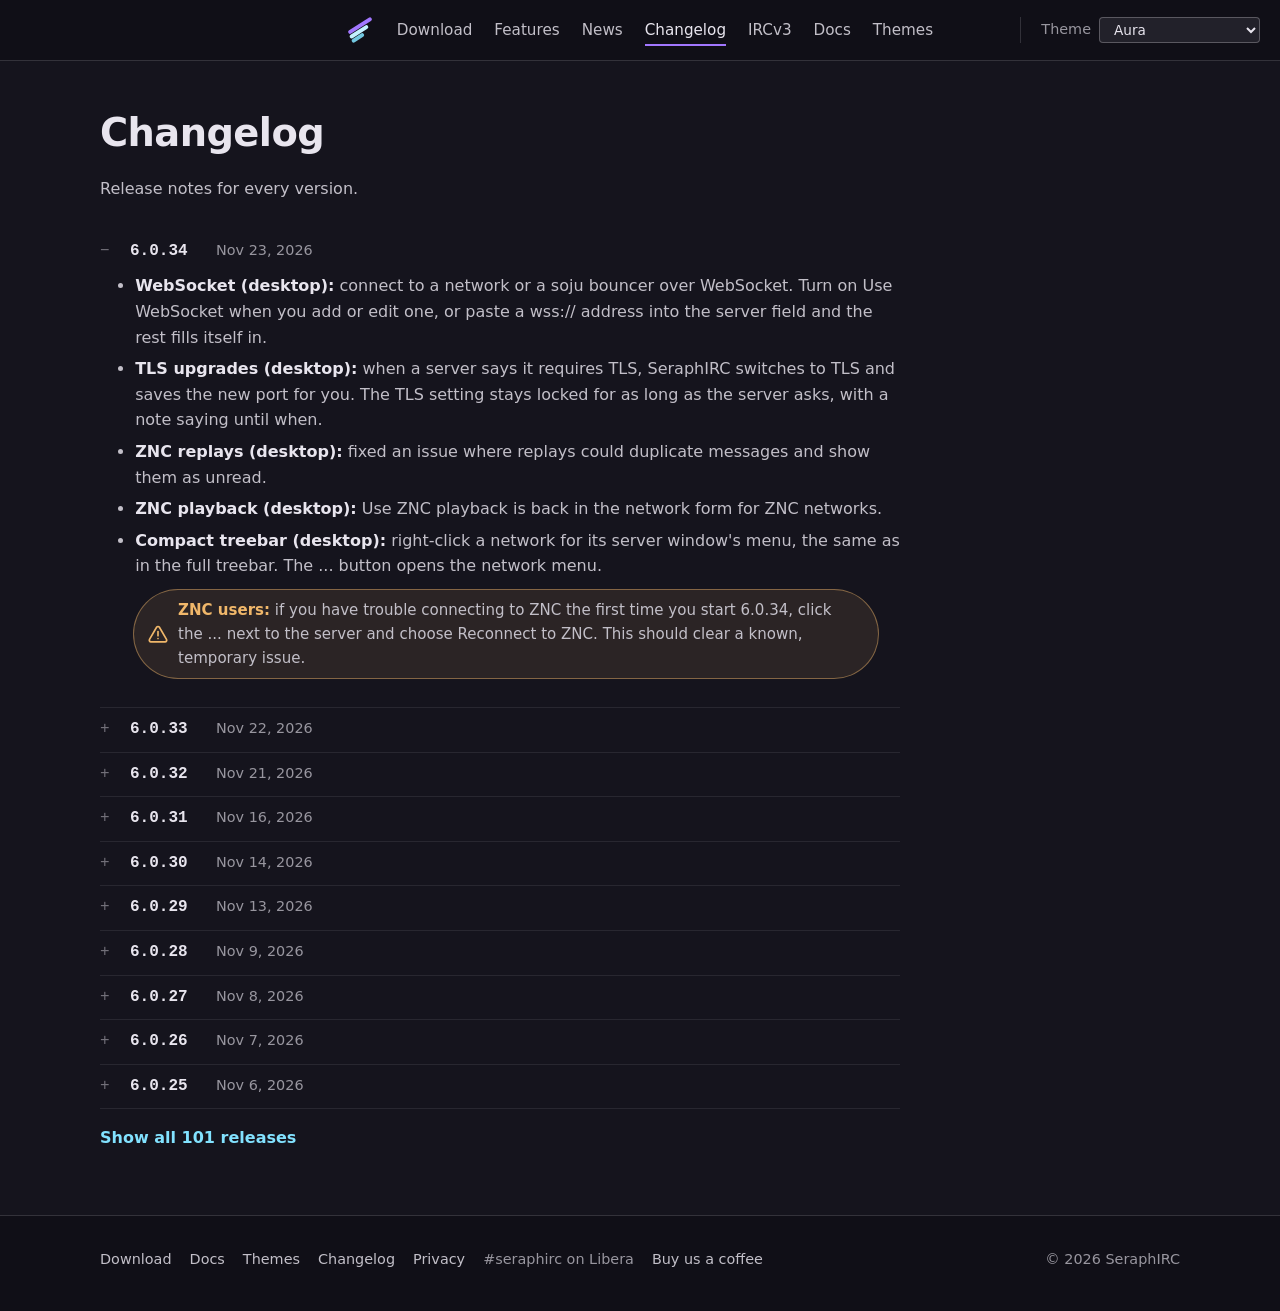
==== commit 49247697: "6.0.34 and websocket docs" ====
--- a/changelog/index.html
+++ b/changelog/index.html
@@ -23,7 +23,7 @@
         } catch (e) {}
       })();
     </script>
-    <link rel="stylesheet" href="/styles.css?v=20261111-header-3">
+    <link rel="stylesheet" href="/styles.css?v=20261123-callout-4">
   </head>
   <body>
     <header class="site-header">
@@ -79,6 +79,17 @@
           <p>Release notes for every version.</p>
         </div>
         <div class="releases" data-releases>
+          <details class="release" id="v6.0.34">
+            <summary><span class="release-version">6.0.34</span> <time datetime="2026-11-23">Nov 23, 2026</time></summary>
+            <ul>
+              <li><b>WebSocket (desktop):</b> connect to a network or a soju bouncer over WebSocket. Turn on Use WebSocket when you add or edit one, or paste a wss:// address into the server field and the rest fills itself in.</li>
+              <li><b>TLS upgrades (desktop):</b> when a server says it requires TLS, SeraphIRC switches to TLS and saves the new port for you. The TLS setting stays locked for as long as the server asks, with a note saying until when.</li>
+              <li><b>ZNC replays (desktop):</b> fixed an issue where replays could duplicate messages and show them as unread.</li>
+              <li><b>ZNC playback (desktop):</b> Use ZNC playback is back in the network form for ZNC networks.</li>
+              <li><b>Compact treebar (desktop):</b> right-click a network for its server window's menu, the same as in the full treebar. The ... button opens the network menu.</li>
+            </ul>
+            <p class="release-callout" role="note"><svg class="release-callout-icon" viewBox="0 0 24 24" aria-hidden="true"><path d="M10.3 3.9 1.8 18.4A2 2 0 0 0 3.5 21.4h17a2 2 0 0 0 1.7-3L13.7 3.9a2 2 0 0 0-3.4 0Z"/><path d="M12 9v5"/><path d="M12 17.5h.01"/></svg><span><strong>ZNC users:</strong> if you have trouble connecting to ZNC the first time you start 6.0.34, click the ... next to the server and choose Reconnect to ZNC. This should clear a known, temporary issue.</span></p>
+          </details>
           <details class="release" id="v6.0.33">
             <summary><span class="release-version">6.0.33</span> <time datetime="2026-11-22">Nov 22, 2026</time></summary>
             <ul>
--- a/styles.css
+++ b/styles.css
@@ -463,6 +463,33 @@
 .release li b { color: var(--text); }
 .release ul:has(+ .release-note) { margin-bottom: 6px; }
 .release-note { margin: 0 0 16px; padding-left: 2.2em; color: var(--accent-bright); }
+.release ul:has(+ .release-callout) { margin-bottom: 10px; }
+/* .release qualifies it past p:last-child, which would zero its margin. */
+.release .release-callout {
+  display: flex;
+  align-items: center;
+  gap: 10px;
+  width: fit-content;
+  max-width: 78ch;
+  margin: 0 0 28px 2.2em;
+  padding: 8px 20px 8px 14px;
+  background: color-mix(in srgb, var(--amber) 10%, transparent);
+  border: 1px solid color-mix(in srgb, var(--amber) 45%, transparent);
+  border-radius: 999px;
+  color: var(--muted);
+  font-size: 0.94rem;
+}
+.release-callout strong { color: var(--caution-ink, var(--amber)); }
+.release-callout-icon {
+  flex-shrink: 0;
+  width: 20px;
+  height: 20px;
+  fill: none;
+  stroke: var(--caution-ink, var(--amber));
+  stroke-width: 2;
+  stroke-linecap: round;
+  stroke-linejoin: round;
+}
 .release[hidden] { display: none; }
 .show-all {
   margin-top: 16px;
@@ -643,6 +670,7 @@
   --accent-bright: color-mix(in srgb, var(--sd-accent) 70%, #000);
   --gold-bright:   color-mix(in srgb, var(--sd-glow) 80%, #000);
   --code-ink:      color-mix(in srgb, var(--sd-accent) 35%, var(--sd-text));
+  --caution-ink:   #9a5f0e;
   --mark-2: color-mix(in srgb, var(--sd-accent) 65%, #fff);
   --mark-3: var(--sd-accent);
 }
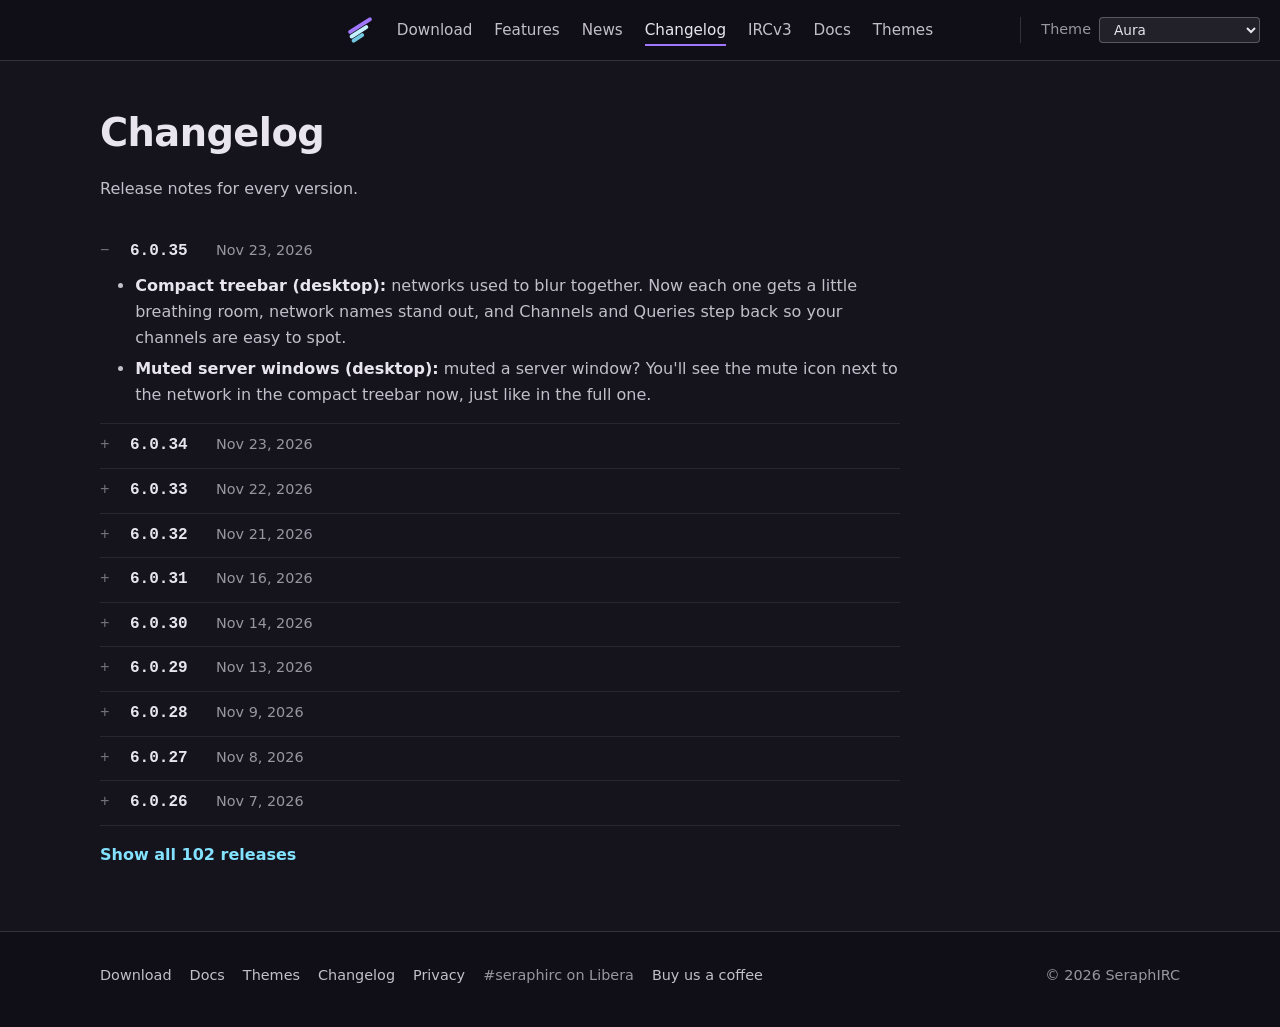
==== commit eb569d00: "6.0.35" ====
--- a/changelog/index.html
+++ b/changelog/index.html
@@ -79,6 +79,13 @@
           <p>Release notes for every version.</p>
         </div>
         <div class="releases" data-releases>
+          <details class="release" id="v6.0.35">
+            <summary><span class="release-version">6.0.35</span> <time datetime="2026-11-23">Nov 23, 2026</time></summary>
+            <ul>
+              <li><b>Compact treebar (desktop):</b> networks used to blur together. Now each one gets a little breathing room, network names stand out, and Channels and Queries step back so your channels are easy to spot.</li>
+              <li><b>Muted server windows (desktop):</b> muted a server window? You'll see the mute icon next to the network in the compact treebar now, just like in the full one.</li>
+            </ul>
+          </details>
           <details class="release" id="v6.0.34">
             <summary><span class="release-version">6.0.34</span> <time datetime="2026-11-23">Nov 23, 2026</time></summary>
             <ul>
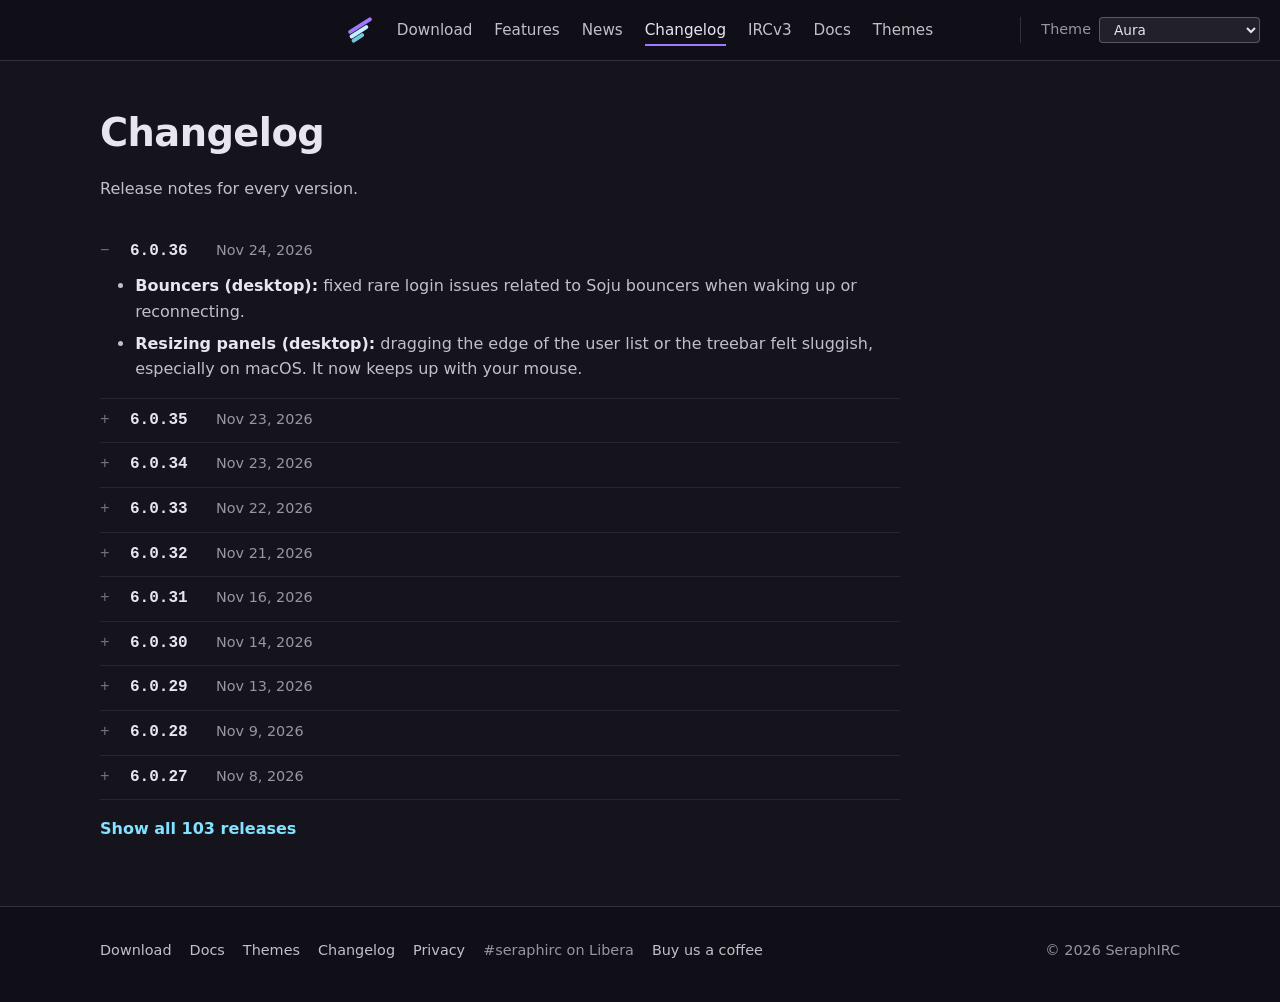
==== commit 31c33ea0: "6.0.36" ====
--- a/changelog/index.html
+++ b/changelog/index.html
@@ -23,7 +23,7 @@
         } catch (e) {}
       })();
     </script>
-    <link rel="stylesheet" href="/styles.css?v=20261123-callout-4">
+    <link rel="stylesheet" href="/styles.css?v=20261124-name-card-1">
   </head>
   <body>
     <header class="site-header">
@@ -79,6 +79,13 @@
           <p>Release notes for every version.</p>
         </div>
         <div class="releases" data-releases>
+          <details class="release" id="v6.0.36">
+            <summary><span class="release-version">6.0.36</span> <time datetime="2026-11-24">Nov 24, 2026</time></summary>
+            <ul>
+              <li><b>Bouncers (desktop):</b> fixed rare login issues related to Soju bouncers when waking up or reconnecting.</li>
+              <li><b>Resizing panels (desktop):</b> dragging the edge of the user list or the treebar felt sluggish, especially on macOS. It now keeps up with your mouse.</li>
+            </ul>
+          </details>
           <details class="release" id="v6.0.35">
             <summary><span class="release-version">6.0.35</span> <time datetime="2026-11-23">Nov 23, 2026</time></summary>
             <ul>
--- a/styles.css
+++ b/styles.css
@@ -294,6 +294,141 @@
   color: var(--dim);
   font-size: 0.92rem;
 }
+
+/* "Why the name" card: the wordmark opens it on hover (mouse) or tap. It is
+   drawn from the theme variables, so it wears whichever theme is picked. */
+.wordmark-wrap { position: relative; }
+.wordmark-name {
+  display: inline-flex;
+  align-items: center;
+  gap: 0.3em;
+  margin: 0;
+  padding: 0;
+  color: inherit;
+  background: none;
+  border: 0;
+  font: inherit;
+  letter-spacing: inherit;
+  line-height: inherit;
+  text-align: inherit;
+  cursor: pointer;
+}
+/* The wings may lift past the mark's box while they beat. */
+.wordmark-name .wordmark-mark {
+  overflow: visible;
+  transition: filter 240ms ease;
+}
+.wordmark-mark path {
+  transform-box: fill-box;
+  transform-origin: 0% 100%;
+}
+.wordmark-text {
+  background: linear-gradient(100deg,
+      currentColor 0 34%,
+      var(--mark-1) 42%, var(--mark-2) 50%, var(--mark-3) 58%,
+      currentColor 66% 100%)
+    100% 0 / 300% 100% no-repeat;
+  -webkit-background-clip: text;
+  background-clip: text;
+}
+
+/* Hover (or open): the wings beat once, one after another, and glow while
+   held; a sweep in the same three colors runs across the name. */
+.wordmark-name:is(:hover, [aria-expanded="true"]) .wordmark-mark {
+  filter: drop-shadow(0 0 0.14em color-mix(in srgb, var(--mark-1) 55%, transparent));
+}
+.wordmark-name:is(:hover, [aria-expanded="true"]) .wordmark-mark path {
+  animation: wordmark-wing 760ms cubic-bezier(0.3, 0.7, 0.4, 1) both;
+}
+.wordmark-name:is(:hover, [aria-expanded="true"]) .wordmark-mark path:nth-child(2) { animation-delay: 70ms; }
+.wordmark-name:is(:hover, [aria-expanded="true"]) .wordmark-mark path:nth-child(3) { animation-delay: 140ms; }
+.wordmark-name:is(:hover, [aria-expanded="true"]) .wordmark-text {
+  -webkit-text-fill-color: transparent;
+  animation: wordmark-sweep 900ms ease-in-out both;
+}
+@keyframes wordmark-wing {
+  0%   { transform: rotate(0deg); }
+  38%  { transform: rotate(-10deg) translateY(-2%); }
+  72%  { transform: rotate(3deg); }
+  100% { transform: rotate(0deg); }
+}
+@keyframes wordmark-sweep {
+  from { background-position: 100% 0; }
+  to   { background-position: 0% 0; }
+}
+
+.name-card {
+  position: absolute;
+  top: calc(100% + 10px);
+  left: 0;
+  z-index: 5;
+  display: flex;
+  flex-direction: column;
+  width: min(44rem, 100%);
+  max-height: min(70vh, 640px);
+  max-height: min(70dvh, 640px);
+  overflow: hidden;
+  color: var(--text);
+  background:
+    linear-gradient(90deg, var(--mark-1), var(--mark-2), var(--mark-3)) top / 100% 3px no-repeat,
+    var(--panel);
+  border: 1px solid var(--line-2);
+  border-radius: var(--radius);
+  box-shadow: 0 18px 48px rgba(0, 0, 0, 0.38);
+  animation: name-card-in 140ms ease-out;
+}
+.name-card[hidden] { display: none; }
+@keyframes name-card-in {
+  from { opacity: 0; transform: translateY(-4px); }
+}
+@media (prefers-reduced-motion: reduce) {
+  .name-card { animation: none; }
+  .wordmark-name .wordmark-mark { transition: none; }
+  .wordmark-name .wordmark-mark path,
+  .wordmark-name .wordmark-text { animation: none !important; }
+}
+
+.name-card-head {
+  display: flex;
+  align-items: center;
+  justify-content: space-between;
+  gap: 16px;
+  padding: 16px 16px 12px 24px;
+  border-bottom: 1px solid var(--line);
+}
+.name-card-title { margin: 0; font-size: 1.3rem; }
+.name-card-close { flex: none; }
+.name-card-body {
+  padding: 4px 24px 22px;
+  overflow-y: auto;
+  overscroll-behavior: contain;
+}
+.name-card-body h3 {
+  margin: 20px 0 6px;
+  color: var(--accent-bright);
+  font-size: 1.02rem;
+}
+.name-card-body p,
+.name-card-body li { color: var(--muted); }
+.name-card-body li { margin-bottom: 6px; }
+.name-card-body li b { color: var(--text); }
+.name-card-body ul { margin: 0 0 1em; }
+.name-card-table {
+  width: 100%;
+  margin: 4px 0 12px;
+  border-collapse: collapse;
+  font-size: 0.94rem;
+}
+.name-card-table th,
+.name-card-table td {
+  padding: 7px 12px 7px 0;
+  text-align: left;
+  vertical-align: top;
+  border-bottom: 1px solid var(--line);
+}
+.name-card-table th { color: var(--dim); font-size: 0.85rem; font-weight: 600; }
+.name-card-table td { color: var(--muted); }
+.name-card-table td:first-child { width: 34%; color: var(--text); font-weight: 600; }
 
 /* Desktop demo video. */
 .shot { max-width: 880px; margin: 32px 0 0; }
@@ -759,12 +894,16 @@
     margin-left: 0;
     padding-top: 6px;
     gap: 2px 16px;
-    /* one line that scrolls sideways rather than a ragged second row */
-    flex-wrap: nowrap;
-    overflow-x: auto;
-    scrollbar-width: none;
+    /* Phones wrap onto a second row: a row that scrolls sideways hid the
+       last links with no sign that they were there. */
+    flex-wrap: wrap;
   }
   .site-nav a { flex: none; font-size: 0.92rem; }
+}
+
+/* Below this width the nav takes a second row. */
+@media (max-width: 484px) {
+  :root { --header-h: 120px; }
 }
 
 @media (max-width: 860px) {
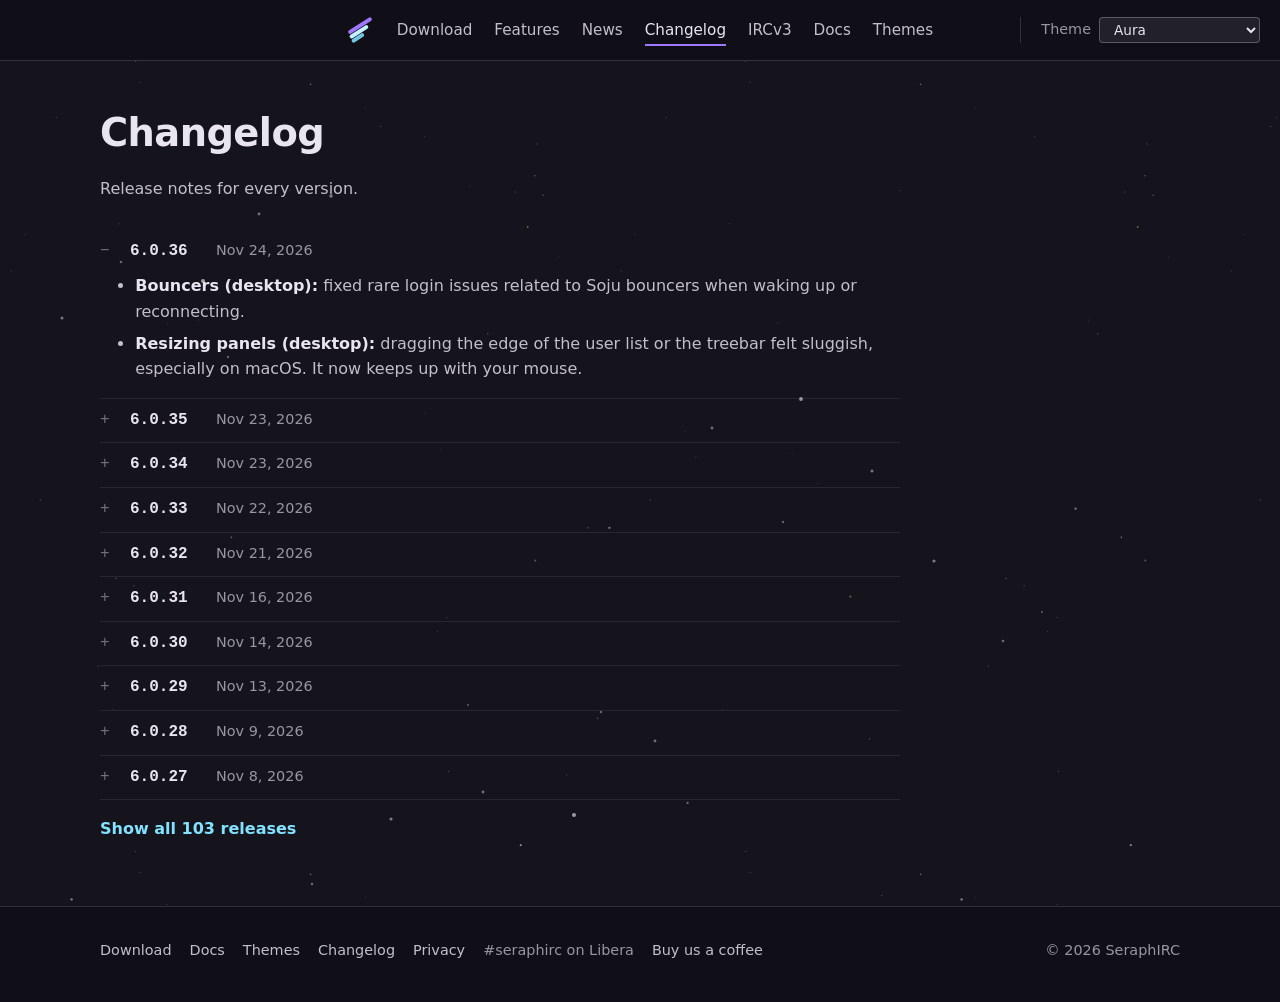
==== commit 274ec5e5: "Shield crest behind the top of Home, Docs and Themes The logo's wings on a shield, faint, off to the" ====
--- a/changelog/index.html
+++ b/changelog/index.html
@@ -23,7 +23,7 @@
         } catch (e) {}
       })();
     </script>
-    <link rel="stylesheet" href="/styles.css?v=20261124-name-card-1">
+    <link rel="stylesheet" href="/styles.css?v=20261127-sky-1">
   </head>
   <body>
     <header class="site-header">
--- a/styles.css
+++ b/styles.css
@@ -269,6 +269,47 @@
 .intro { padding: 56px 0 28px; }
 .intro h1 { max-width: 20em; }
 
+
+/* Crest: the logo's wings on a shield, faint, behind the top of a page.
+   It sits off to the right and runs past the edge of a narrow window.
+   The frame is what keeps it from widening the page. */
+.crest-frame {
+  position: absolute;
+  top: var(--header-h);
+  left: 0;
+  right: 0;
+  z-index: -1;
+  height: 620px;
+  overflow: hidden;
+  pointer-events: none;
+}
+.crest {
+  position: absolute;
+  top: 34px;
+  left: calc(50% + 250px);
+  width: 430px;
+  height: auto;
+  opacity: 0.07;
+  transform: rotate(7deg);
+}
+html[data-theme]:is([data-theme='light'], [data-theme='solarized-light'], [data-theme='ocean-breeze'],
+                    [data-theme='sage'], [data-theme='sakura'], [data-theme='newsprint']) .crest { opacity: 0.11; }
+/* Docs fills the middle of the page, so there the crest keeps to the
+   right margin, and only where the margin is wide enough to show it. */
+.crest-frame-margin .crest { left: calc(50% + 590px); }
+@media (max-width: 1560px) {
+  .crest-frame-margin { display: none; }
+}
+@media (max-width: 860px) {
+  .crest {
+    top: 12px;
+    left: auto;
+    right: -84px;
+    width: 270px;
+  }
+}
+/* end crest */
+
 /* Home heading: the logo beside the name. */
 .wordmark {
   display: flex;
@@ -295,23 +336,11 @@
   font-size: 0.92rem;
 }
 
-/* "Why the name" card: the wordmark opens it on hover (mouse) or tap. It is
-   drawn from the theme variables, so it wears whichever theme is picked. */
-.wordmark-wrap { position: relative; }
+/* Hovering the wordmark beats the wings. */
 .wordmark-name {
   display: inline-flex;
   align-items: center;
   gap: 0.3em;
-  margin: 0;
-  padding: 0;
-  color: inherit;
-  background: none;
-  border: 0;
-  font: inherit;
-  letter-spacing: inherit;
-  line-height: inherit;
-  text-align: inherit;
-  cursor: pointer;
 }
 /* The wings may lift past the mark's box while they beat. */
 .wordmark-name .wordmark-mark {
@@ -332,17 +361,17 @@
   background-clip: text;
 }
 
-/* Hover (or open): the wings beat once, one after another, and glow while
+/* Hover: the wings beat once, one after another, and glow while
    held; a sweep in the same three colors runs across the name. */
-.wordmark-name:is(:hover, [aria-expanded="true"]) .wordmark-mark {
+.wordmark-name:hover .wordmark-mark {
   filter: drop-shadow(0 0 0.14em color-mix(in srgb, var(--mark-1) 55%, transparent));
 }
-.wordmark-name:is(:hover, [aria-expanded="true"]) .wordmark-mark path {
+.wordmark-name:hover .wordmark-mark path {
   animation: wordmark-wing 760ms cubic-bezier(0.3, 0.7, 0.4, 1) both;
 }
-.wordmark-name:is(:hover, [aria-expanded="true"]) .wordmark-mark path:nth-child(2) { animation-delay: 70ms; }
-.wordmark-name:is(:hover, [aria-expanded="true"]) .wordmark-mark path:nth-child(3) { animation-delay: 140ms; }
-.wordmark-name:is(:hover, [aria-expanded="true"]) .wordmark-text {
+.wordmark-name:hover .wordmark-mark path:nth-child(2) { animation-delay: 70ms; }
+.wordmark-name:hover .wordmark-mark path:nth-child(3) { animation-delay: 140ms; }
+.wordmark-name:hover .wordmark-text {
   -webkit-text-fill-color: transparent;
   animation: wordmark-sweep 900ms ease-in-out both;
 }
@@ -357,78 +386,11 @@
   to   { background-position: 0% 0; }
 }
 
-.name-card {
-  position: absolute;
-  top: calc(100% + 10px);
-  left: 0;
-  z-index: 5;
-  display: flex;
-  flex-direction: column;
-  width: min(44rem, 100%);
-  max-height: min(70vh, 640px);
-  max-height: min(70dvh, 640px);
-  overflow: hidden;
-  color: var(--text);
-  background:
-    linear-gradient(90deg, var(--mark-1), var(--mark-2), var(--mark-3)) top / 100% 3px no-repeat,
-    var(--panel);
-  border: 1px solid var(--line-2);
-  border-radius: var(--radius);
-  box-shadow: 0 18px 48px rgba(0, 0, 0, 0.38);
-  animation: name-card-in 140ms ease-out;
-}
-.name-card[hidden] { display: none; }
-@keyframes name-card-in {
-  from { opacity: 0; transform: translateY(-4px); }
-}
 @media (prefers-reduced-motion: reduce) {
-  .name-card { animation: none; }
   .wordmark-name .wordmark-mark { transition: none; }
   .wordmark-name .wordmark-mark path,
   .wordmark-name .wordmark-text { animation: none !important; }
 }
-
-.name-card-head {
-  display: flex;
-  align-items: center;
-  justify-content: space-between;
-  gap: 16px;
-  padding: 16px 16px 12px 24px;
-  border-bottom: 1px solid var(--line);
-}
-.name-card-title { margin: 0; font-size: 1.3rem; }
-.name-card-close { flex: none; }
-.name-card-body {
-  padding: 4px 24px 22px;
-  overflow-y: auto;
-  overscroll-behavior: contain;
-}
-.name-card-body h3 {
-  margin: 20px 0 6px;
-  color: var(--accent-bright);
-  font-size: 1.02rem;
-}
-.name-card-body p,
-.name-card-body li { color: var(--muted); }
-.name-card-body li { margin-bottom: 6px; }
-.name-card-body li b { color: var(--text); }
-.name-card-body ul { margin: 0 0 1em; }
-.name-card-table {
-  width: 100%;
-  margin: 4px 0 12px;
-  border-collapse: collapse;
-  font-size: 0.94rem;
-}
-.name-card-table th,
-.name-card-table td {
-  padding: 7px 12px 7px 0;
-  text-align: left;
-  vertical-align: top;
-  border-bottom: 1px solid var(--line);
-}
-.name-card-table th { color: var(--dim); font-size: 0.85rem; font-weight: 600; }
-.name-card-table td { color: var(--muted); }
-.name-card-table td:first-child { width: 34%; color: var(--text); font-weight: 600; }
 
 /* Desktop demo video. */
 .shot { max-width: 880px; margin: 32px 0 0; }
@@ -485,26 +447,97 @@
 .downloads .files { color: var(--dim); }
 .small-print { color: var(--dim); font-size: 0.92rem; }
 
-/* Features */
-.feature-groups {
+/* Features: six cards for the headline features, then a sheet with a
+   line for each of the rest. A row with more to say opens on a click. */
+.feature-cards {
   display: grid;
-  grid-template-columns: repeat(2, minmax(0, 1fr));
-  gap: 0 48px;
-  margin-top: 24px;
-}
-.feature-group + .feature-group { margin-top: 20px; }
-.feature-group h3 {
-  margin: 12px 0 10px;
-  padding-bottom: 6px;
+  grid-template-columns: repeat(3, minmax(0, 1fr));
+  gap: 16px;
+  margin: 24px 0 0;
+  padding: 0;
+  list-style: none;
+}
+.feature-card {
+  padding: 18px 20px 20px;
+  background: var(--panel);
+  border: 1px solid var(--line);
+  border-radius: var(--radius);
+}
+.feature-icon {
+  display: block;
+  width: 26px;
+  height: 26px;
+  margin-bottom: 12px;
   color: var(--gold);
-  border-bottom: 1px solid var(--line);
+  fill: none;
+  stroke: currentColor;
+  stroke-width: 1.6;
+  stroke-linecap: round;
+  stroke-linejoin: round;
+}
+.feature-card h3 {
+  margin-bottom: 6px;
+  font-size: 1.05rem;
+}
+.feature-card p {
+  color: var(--muted);
+  font-size: 0.95rem;
+  line-height: 1.55;
+}
+
+.feature-sheet { margin-top: 36px; }
+.feature-set {
+  display: grid;
+  grid-template-columns: 9.5rem minmax(0, 1fr);
+  gap: 0 24px;
+  padding: 8px 0;
+  border-top: 1px solid var(--line);
+}
+.feature-set h3 {
+  margin: 0;
+  padding-top: 9px;
+  color: var(--gold);
   font-size: 1rem;
-}
-.feature-list { margin: 0 0 16px; }
-.feature-list dt { font-weight: 700; }
-.feature-list dd {
-  margin: 2px 0 14px;
-  color: var(--muted);
+  line-height: 1.6;
+}
+.feature-rows {
+  margin: 0;
+  padding: 0;
+  list-style: none;
+}
+.feature-rows > li + li { border-top: 1px solid var(--line-soft); }
+.feature-row {
+  display: grid;
+  grid-template-columns: 14.5rem minmax(0, 1fr);
+  gap: 0 24px;
+  /* the right side leaves room for a folding row's mark */
+  padding: 9px 30px 9px 0;
+}
+.feature-name { font-weight: 700; }
+.feature-line { color: var(--muted); }
+
+.feature-fold > summary {
+  position: relative;
+  display: block;
+  cursor: pointer;
+  list-style: none;
+}
+.feature-fold > summary::-webkit-details-marker { display: none; }
+.feature-fold > summary::after {
+  content: "+";
+  position: absolute;
+  top: 9px;
+  right: 6px;
+  color: var(--dim);
+  font-family: var(--mono);
+}
+.feature-fold[open] > summary::after { content: "\2212"; }
+.feature-fold > summary:hover .feature-name,
+.feature-fold > summary:hover::after { color: var(--accent-bright); }
+.feature-detail {
+  margin: -4px 30px 12px calc(14.5rem + 24px);
+  color: var(--dim);
+  font-size: 0.95rem;
 }
 
 /* Mobile */
@@ -638,18 +671,36 @@
 }
 .show-all:hover { color: var(--accent-bright); }
 
-/* IRCv3 */
+/* IRCv3: each capability is a tag, under a heading for what it is for. */
+.cap-sheet { margin-top: 20px; }
+.cap-set {
+  display: grid;
+  grid-template-columns: 9.5rem minmax(0, 1fr);
+  gap: 0 24px;
+  padding: 12px 0;
+  border-top: 1px solid var(--line);
+}
+.cap-set h3 {
+  margin: 0;
+  padding-top: 2px;
+  color: var(--gold);
+  font-size: 1rem;
+  line-height: 1.6;
+}
 .cap-list {
-  columns: 3 15em;
-  column-gap: 32px;
-  margin: 18px 0 0;
+  display: flex;
+  flex-wrap: wrap;
+  gap: 6px;
+  margin: 0;
   padding: 0;
   list-style: none;
 }
 .cap-list li {
-  padding: 3px 0;
-  break-inside: avoid;
-  font-size: 0.95rem;
+  padding: 2px 9px;
+  color: var(--dim);
+  border: 1px solid var(--line);
+  border-radius: var(--radius-sm);
+  font-size: 0.9rem;
 }
 .cap-list a { text-decoration: none; }
 .cap-list a code { color: var(--accent); }
@@ -870,6 +921,26 @@
   color: #050709;
   background: var(--sd-glow);
 }
+
+/* Night sky: faint stars behind the page, a few of them brighter.
+   Cyberpunk and Hackerman keep their circuits. Light grounds get dark
+   ink, and less of it. */
+html:not([data-theme='cyberpunk'], [data-theme='hackerman']) body {
+  background-image:
+    url("data:image/svg+xml,%3Csvg xmlns='http://www.w3.org/2000/svg' viewBox='0 0 2600 2000' fill='%23ffffff'%3E%3Ccircle cx='62' cy='318' r='1.5' fill-opacity='0.42'/%3E%3Ccircle cx='121' cy='262' r='1.3' fill-opacity='0.36'/%3E%3Ccircle cx='203' cy='281' r='2.1' fill-opacity='0.60'/%3E%3Ccircle cx='259' cy='214' r='1.4' fill-opacity='0.40'/%3E%3Ccircle cx='331' cy='196' r='1.7' fill-opacity='0.46'/%3E%3Ccircle cx='228' cy='357' r='1.2' fill-opacity='0.34'/%3E%3Ccircle cx='712' cy='428' r='1.4' fill-opacity='0.40'/%3E%3Ccircle cx='801' cy='399' r='1.9' fill-opacity='0.55'/%3E%3Ccircle cx='872' cy='471' r='1.5' fill-opacity='0.42'/%3E%3Ccircle cx='783' cy='522' r='1.2' fill-opacity='0.34'/%3E%3Ccircle cx='934' cy='561' r='1.6' fill-opacity='0.44'/%3E%3Ccircle cx='1003' cy='641' r='1.3' fill-opacity='0.38'/%3E%3Ccircle cx='1042' cy='612' r='1.1' fill-opacity='0.30'/%3E%3Ccircle cx='1482' cy='236' r='1.3' fill-opacity='0.36'/%3E%3Ccircle cx='1561' cy='331' r='1.8' fill-opacity='0.50'/%3E%3Ccircle cx='1640' cy='262' r='1.2' fill-opacity='0.34'/%3E%3Ccircle cx='1713' cy='371' r='1.5' fill-opacity='0.42'/%3E%3Ccircle cx='1788' cy='188' r='2.0' fill-opacity='0.58'/%3E%3Ccircle cx='2158' cy='742' r='1.4' fill-opacity='0.40'/%3E%3Ccircle cx='2247' cy='655' r='1.2' fill-opacity='0.34'/%3E%3Ccircle cx='2301' cy='548' r='2.1' fill-opacity='0.58'/%3E%3Ccircle cx='2412' cy='489' r='1.5' fill-opacity='0.42'/%3E%3Ccircle cx='2436' cy='640' r='1.2' fill-opacity='0.32'/%3E%3Ccircle cx='2481' cy='701' r='1.4' fill-opacity='0.38'/%3E%3Ccircle cx='312' cy='884' r='1.3' fill-opacity='0.36'/%3E%3Ccircle cx='391' cy='819' r='1.6' fill-opacity='0.44'/%3E%3Ccircle cx='483' cy='792' r='1.4' fill-opacity='0.40'/%3E%3Ccircle cx='574' cy='815' r='2.0' fill-opacity='0.58'/%3E%3Ccircle cx='601' cy='712' r='1.2' fill-opacity='0.34'/%3E%3Ccircle cx='655' cy='741' r='1.4' fill-opacity='0.38'/%3E%3Ccircle cx='468' cy='705' r='1.1' fill-opacity='0.30'/%3E%3Ccircle cx='1168' cy='982' r='1.5' fill-opacity='0.42'/%3E%3Ccircle cx='1241' cy='931' r='1.3' fill-opacity='0.36'/%3E%3Ccircle cx='1267' cy='1018' r='2.2' fill-opacity='0.60'/%3E%3Ccircle cx='1336' cy='1069' r='1.3' fill-opacity='0.38'/%3E%3Ccircle cx='1389' cy='1138' r='1.6' fill-opacity='0.44'/%3E%3Ccircle cx='94' cy='1262' r='1.4' fill-opacity='0.40'/%3E%3Ccircle cx='181' cy='1316' r='1.8' fill-opacity='0.52'/%3E%3Ccircle cx='158' cy='1405' r='1.2' fill-opacity='0.34'/%3E%3Ccircle cx='261' cy='1436' r='1.5' fill-opacity='0.42'/%3E%3Ccircle cx='336' cy='1375' r='1.3' fill-opacity='0.36'/%3E%3Ccircle cx='1836' cy='1290' r='1.3' fill-opacity='0.36'/%3E%3Ccircle cx='1921' cy='1213' r='1.9' fill-opacity='0.54'/%3E%3Ccircle cx='2012' cy='1262' r='1.4' fill-opacity='0.40'/%3E%3Ccircle cx='1958' cy='1361' r='1.2' fill-opacity='0.34'/%3E%3Ccircle cx='2090' cy='1338' r='1.5' fill-opacity='0.42'/%3E%3Ccircle cx='2136' cy='1412' r='1.2' fill-opacity='0.32'/%3E%3Ccircle cx='828' cy='1612' r='1.2' fill-opacity='0.34'/%3E%3Ccircle cx='897' cy='1573' r='1.5' fill-opacity='0.42'/%3E%3Ccircle cx='978' cy='1602' r='1.3' fill-opacity='0.36'/%3E%3Ccircle cx='1041' cy='1671' r='2.0' fill-opacity='0.56'/%3E%3Ccircle cx='1052' cy='1762' r='1.3' fill-opacity='0.38'/%3E%3Ccircle cx='989' cy='1818' r='1.5' fill-opacity='0.42'/%3E%3Ccircle cx='2268' cy='1634' r='1.4' fill-opacity='0.40'/%3E%3Ccircle cx='2351' cy='1702' r='2.1' fill-opacity='0.58'/%3E%3Ccircle cx='2462' cy='1641' r='1.3' fill-opacity='0.36'/%3E%3Ccircle cx='2342' cy='1806' r='1.5' fill-opacity='0.42'/%3E%3Ccircle cx='2401' cy='1856' r='1.2' fill-opacity='0.32'/%3E%3Ccircle cx='152' cy='1768' r='1.3' fill-opacity='0.36'/%3E%3Ccircle cx='231' cy='1712' r='1.7' fill-opacity='0.48'/%3E%3Ccircle cx='296' cy='1801' r='1.3' fill-opacity='0.38'/%3E%3Ccircle cx='352' cy='1868' r='1.1' fill-opacity='0.30'/%3E%3Ccircle cx='1512' cy='1582' r='1.4' fill-opacity='0.40'/%3E%3Ccircle cx='1588' cy='1629' r='1.2' fill-opacity='0.34'/%3E%3Ccircle cx='1611' cy='1718' r='1.8' fill-opacity='0.50'/%3E%3Ccircle cx='1672' cy='1689' r='1.2' fill-opacity='0.34'/%3E%3Ccircle cx='1701' cy='1752' r='1.4' fill-opacity='0.38'/%3E%3C/svg%3E"),
+    url("data:image/svg+xml,%3Csvg xmlns='http://www.w3.org/2000/svg' viewBox='0 0 610 790' fill='%23ffffff'%3E%3Ccircle cx='119.3' cy='223.7' r='0.5' fill-opacity='0.25'/%3E%3Ccircle cx='437.5' cy='631.5' r='0.5' fill-opacity='0.23'/%3E%3Ccircle cx='448.4' cy='771.4' r='0.6' fill-opacity='0.24'/%3E%3Ccircle cx='558.7' cy='257' r='0.5' fill-opacity='0.16'/%3E%3Ccircle cx='487.7' cy='333.7' r='0.6' fill-opacity='0.30'/%3E%3Ccircle cx='135.7' cy='61.6' r='0.5' fill-opacity='0.32'/%3E%3Ccircle cx='543.1' cy='195.3' r='0.7' fill-opacity='0.27'/%3E%3Ccircle cx='182.1' cy='453.3' r='0.5' fill-opacity='0.17'/%3E%3Ccircle cx='446.9' cy='617.5' r='0.5' fill-opacity='0.28'/%3E%3Ccircle cx='534.9' cy='175.8' r='0.8' fill-opacity='0.27'/%3E%3Ccircle cx='535.3' cy='560.5' r='0.9' fill-opacity='0.31'/%3E%3Ccircle cx='536.9' cy='143.9' r='0.6' fill-opacity='0.26'/%3E%3Ccircle cx='365.5' cy='107.4' r='0.5' fill-opacity='0.18'/%3E%3Ccircle cx='520.8' cy='55.2' r='1.1' fill-opacity='0.47'/%3E%3Ccircle cx='11.3' cy='271' r='0.6' fill-opacity='0.22'/%3E%3Ccircle cx='40.3' cy='500.2' r='0.6' fill-opacity='0.25'/%3E%3Cg fill='%23ffe6b0'%3E%3Ccircle cx='310.6' cy='84.4' r='0.8' fill-opacity='0.35'/%3E%3Ccircle cx='424.7' cy='136.3' r='0.5' fill-opacity='0.29'/%3E%3Ccircle cx='515' cy='191.9' r='0.7' fill-opacity='0.24'/%3E%3Ccircle cx='527.7' cy='227' r='0.9' fill-opacity='0.38'/%3E%3Ccircle cx='140.1' cy='82.6' r='0.5' fill-opacity='0.30'/%3E%3C/g%3E%3Cg fill='%23bcd7ff'%3E%3Ccircle cx='290.2' cy='190.5' r='0.6' fill-opacity='0.25'/%3E%3Ccircle cx='167.8' cy='323.1' r='0.5' fill-opacity='0.25'/%3E%3Ccircle cx='24.8' cy='234.4' r='0.5' fill-opacity='0.23'/%3E%3Ccircle cx='112.6' cy='709.4' r='0.5' fill-opacity='0.20'/%3E%3Ccircle cx='56.3' cy='117.3' r='0.6' fill-opacity='0.26'/%3E%3C/g%3E%3C/svg%3E"),
+    url("data:image/svg+xml,%3Csvg xmlns='http://www.w3.org/2000/svg' viewBox='0 0 890 1130' fill='%23ffffff'%3E%3Ccircle cx='185.6' cy='508.7' r='1.1' fill-opacity='0.44'/%3E%3Ccircle cx='440.9' cy='449.9' r='0.5' fill-opacity='0.20'/%3E%3Ccircle cx='505.2' cy='370.2' r='1' fill-opacity='0.40'/%3E%3Ccircle cx='579.9' cy='1092' r='0.9' fill-opacity='0.33'/%3E%3Ccircle cx='380.7' cy='126.5' r='0.6' fill-opacity='0.29'/%3E%3Ccircle cx='470.1' cy='185.9' r='0.5' fill-opacity='0.24'/%3E%3Ccircle cx='566.6' cy='775' r='0.5' fill-opacity='0.29'/%3E%3Ccircle cx='198.5' cy='320.1' r='0.5' fill-opacity='0.22'/%3E%3Ccircle cx='869.5' cy='738.9' r='0.6' fill-opacity='0.31'/%3E%3Ccircle cx='425.1' cy='413' r='0.5' fill-opacity='0.17'/%3E%3Ccircle cx='609.4' cy='527.8' r='1.1' fill-opacity='0.46'/%3E%3Ccircle cx='231.4' cy='537.4' r='0.8' fill-opacity='0.37'/%3E%3Ccircle cx='687.6' cy='802.9' r='1.1' fill-opacity='0.38'/%3E%3Ccircle cx='881.8' cy='895.7' r='0.6' fill-opacity='0.29'/%3E%3Ccircle cx='98.3' cy='666.1' r='0.7' fill-opacity='0.24'/%3E%3Ccircle cx='167' cy='904.5' r='0.5' fill-opacity='0.26'/%3E%3Ccircle cx='852.3' cy='952.2' r='0.9' fill-opacity='0.31'/%3E%3Ccircle cx='71.6' cy='899.4' r='1.2' fill-opacity='0.46'/%3E%3Ccircle cx='306.4' cy='909.7' r='0.5' fill-opacity='0.23'/%3E%3Cg fill='%23ffe6b0'%3E%3Ccircle cx='685.2' cy='430.9' r='0.5' fill-opacity='0.18'/%3E%3Ccircle cx='864.3' cy='941.2' r='1.2' fill-opacity='0.47'/%3E%3Ccircle cx='6.4' cy='912.1' r='1.3' fill-opacity='0.55'/%3E%3Ccircle cx='817.6' cy='483.4' r='0.5' fill-opacity='0.22'/%3E%3Ccircle cx='695.9' cy='456.6' r='0.5' fill-opacity='0.21'/%3E%3Ccircle cx='850.4' cy='596.5' r='1' fill-opacity='0.36'/%3E%3Ccircle cx='263.4' cy='918.8' r='0.5' fill-opacity='0.18'/%3E%3Ccircle cx='597.5' cy='718.4' r='0.8' fill-opacity='0.26'/%3E%3Ccircle cx='588.3' cy='527.7' r='0.7' fill-opacity='0.31'/%3E%3C/g%3E%3Cg fill='%23bcd7ff'%3E%3Ccircle cx='134.2' cy='585.7' r='0.7' fill-opacity='0.25'/%3E%3Ccircle cx='116' cy='578.5' r='0.8' fill-opacity='0.27'/%3E%3C/g%3E%3C/svg%3E");
+  background-size: 2600px 2000px, 610px 790px, 890px 1130px;
+}
+html[data-theme]:is([data-theme='light'], [data-theme='solarized-light'], [data-theme='ocean-breeze'],
+                    [data-theme='sage'], [data-theme='sakura'], [data-theme='newsprint']) body {
+  background-image:
+    url("data:image/svg+xml,%3Csvg xmlns='http://www.w3.org/2000/svg' viewBox='0 0 2600 2000' fill='%2326303d'%3E%3Ccircle cx='62' cy='318' r='1.5' fill-opacity='0.26'/%3E%3Ccircle cx='121' cy='262' r='1.3' fill-opacity='0.22'/%3E%3Ccircle cx='203' cy='281' r='2.1' fill-opacity='0.37'/%3E%3Ccircle cx='259' cy='214' r='1.4' fill-opacity='0.25'/%3E%3Ccircle cx='331' cy='196' r='1.7' fill-opacity='0.29'/%3E%3Ccircle cx='228' cy='357' r='1.2' fill-opacity='0.21'/%3E%3Ccircle cx='712' cy='428' r='1.4' fill-opacity='0.25'/%3E%3Ccircle cx='801' cy='399' r='1.9' fill-opacity='0.34'/%3E%3Ccircle cx='872' cy='471' r='1.5' fill-opacity='0.26'/%3E%3Ccircle cx='783' cy='522' r='1.2' fill-opacity='0.21'/%3E%3Ccircle cx='934' cy='561' r='1.6' fill-opacity='0.27'/%3E%3Ccircle cx='1003' cy='641' r='1.3' fill-opacity='0.24'/%3E%3Ccircle cx='1042' cy='612' r='1.1' fill-opacity='0.19'/%3E%3Ccircle cx='1482' cy='236' r='1.3' fill-opacity='0.22'/%3E%3Ccircle cx='1561' cy='331' r='1.8' fill-opacity='0.31'/%3E%3Ccircle cx='1640' cy='262' r='1.2' fill-opacity='0.21'/%3E%3Ccircle cx='1713' cy='371' r='1.5' fill-opacity='0.26'/%3E%3Ccircle cx='1788' cy='188' r='2.0' fill-opacity='0.36'/%3E%3Ccircle cx='2158' cy='742' r='1.4' fill-opacity='0.25'/%3E%3Ccircle cx='2247' cy='655' r='1.2' fill-opacity='0.21'/%3E%3Ccircle cx='2301' cy='548' r='2.1' fill-opacity='0.36'/%3E%3Ccircle cx='2412' cy='489' r='1.5' fill-opacity='0.26'/%3E%3Ccircle cx='2436' cy='640' r='1.2' fill-opacity='0.20'/%3E%3Ccircle cx='2481' cy='701' r='1.4' fill-opacity='0.24'/%3E%3Ccircle cx='312' cy='884' r='1.3' fill-opacity='0.22'/%3E%3Ccircle cx='391' cy='819' r='1.6' fill-opacity='0.27'/%3E%3Ccircle cx='483' cy='792' r='1.4' fill-opacity='0.25'/%3E%3Ccircle cx='574' cy='815' r='2.0' fill-opacity='0.36'/%3E%3Ccircle cx='601' cy='712' r='1.2' fill-opacity='0.21'/%3E%3Ccircle cx='655' cy='741' r='1.4' fill-opacity='0.24'/%3E%3Ccircle cx='468' cy='705' r='1.1' fill-opacity='0.19'/%3E%3Ccircle cx='1168' cy='982' r='1.5' fill-opacity='0.26'/%3E%3Ccircle cx='1241' cy='931' r='1.3' fill-opacity='0.22'/%3E%3Ccircle cx='1267' cy='1018' r='2.2' fill-opacity='0.37'/%3E%3Ccircle cx='1336' cy='1069' r='1.3' fill-opacity='0.24'/%3E%3Ccircle cx='1389' cy='1138' r='1.6' fill-opacity='0.27'/%3E%3Ccircle cx='94' cy='1262' r='1.4' fill-opacity='0.25'/%3E%3Ccircle cx='181' cy='1316' r='1.8' fill-opacity='0.32'/%3E%3Ccircle cx='158' cy='1405' r='1.2' fill-opacity='0.21'/%3E%3Ccircle cx='261' cy='1436' r='1.5' fill-opacity='0.26'/%3E%3Ccircle cx='336' cy='1375' r='1.3' fill-opacity='0.22'/%3E%3Ccircle cx='1836' cy='1290' r='1.3' fill-opacity='0.22'/%3E%3Ccircle cx='1921' cy='1213' r='1.9' fill-opacity='0.33'/%3E%3Ccircle cx='2012' cy='1262' r='1.4' fill-opacity='0.25'/%3E%3Ccircle cx='1958' cy='1361' r='1.2' fill-opacity='0.21'/%3E%3Ccircle cx='2090' cy='1338' r='1.5' fill-opacity='0.26'/%3E%3Ccircle cx='2136' cy='1412' r='1.2' fill-opacity='0.20'/%3E%3Ccircle cx='828' cy='1612' r='1.2' fill-opacity='0.21'/%3E%3Ccircle cx='897' cy='1573' r='1.5' fill-opacity='0.26'/%3E%3Ccircle cx='978' cy='1602' r='1.3' fill-opacity='0.22'/%3E%3Ccircle cx='1041' cy='1671' r='2.0' fill-opacity='0.35'/%3E%3Ccircle cx='1052' cy='1762' r='1.3' fill-opacity='0.24'/%3E%3Ccircle cx='989' cy='1818' r='1.5' fill-opacity='0.26'/%3E%3Ccircle cx='2268' cy='1634' r='1.4' fill-opacity='0.25'/%3E%3Ccircle cx='2351' cy='1702' r='2.1' fill-opacity='0.36'/%3E%3Ccircle cx='2462' cy='1641' r='1.3' fill-opacity='0.22'/%3E%3Ccircle cx='2342' cy='1806' r='1.5' fill-opacity='0.26'/%3E%3Ccircle cx='2401' cy='1856' r='1.2' fill-opacity='0.20'/%3E%3Ccircle cx='152' cy='1768' r='1.3' fill-opacity='0.22'/%3E%3Ccircle cx='231' cy='1712' r='1.7' fill-opacity='0.30'/%3E%3Ccircle cx='296' cy='1801' r='1.3' fill-opacity='0.24'/%3E%3Ccircle cx='352' cy='1868' r='1.1' fill-opacity='0.19'/%3E%3Ccircle cx='1512' cy='1582' r='1.4' fill-opacity='0.25'/%3E%3Ccircle cx='1588' cy='1629' r='1.2' fill-opacity='0.21'/%3E%3Ccircle cx='1611' cy='1718' r='1.8' fill-opacity='0.31'/%3E%3Ccircle cx='1672' cy='1689' r='1.2' fill-opacity='0.21'/%3E%3Ccircle cx='1701' cy='1752' r='1.4' fill-opacity='0.24'/%3E%3C/svg%3E"),
+    url("data:image/svg+xml,%3Csvg xmlns='http://www.w3.org/2000/svg' viewBox='0 0 610 790' fill='%2326303d'%3E%3Ccircle cx='119.3' cy='223.7' r='0.5' fill-opacity='0.15'/%3E%3Ccircle cx='437.5' cy='631.5' r='0.5' fill-opacity='0.14'/%3E%3Ccircle cx='448.4' cy='771.4' r='0.6' fill-opacity='0.15'/%3E%3Ccircle cx='558.7' cy='257' r='0.5' fill-opacity='0.10'/%3E%3Ccircle cx='487.7' cy='333.7' r='0.6' fill-opacity='0.19'/%3E%3Ccircle cx='135.7' cy='61.6' r='0.5' fill-opacity='0.20'/%3E%3Ccircle cx='543.1' cy='195.3' r='0.7' fill-opacity='0.17'/%3E%3Ccircle cx='182.1' cy='453.3' r='0.5' fill-opacity='0.11'/%3E%3Ccircle cx='446.9' cy='617.5' r='0.5' fill-opacity='0.17'/%3E%3Ccircle cx='534.9' cy='175.8' r='0.8' fill-opacity='0.17'/%3E%3Ccircle cx='535.3' cy='560.5' r='0.9' fill-opacity='0.19'/%3E%3Ccircle cx='536.9' cy='143.9' r='0.6' fill-opacity='0.16'/%3E%3Ccircle cx='365.5' cy='107.4' r='0.5' fill-opacity='0.11'/%3E%3Ccircle cx='520.8' cy='55.2' r='1.1' fill-opacity='0.29'/%3E%3Ccircle cx='11.3' cy='271' r='0.6' fill-opacity='0.14'/%3E%3Ccircle cx='40.3' cy='500.2' r='0.6' fill-opacity='0.16'/%3E%3Cg fill='%2326303d'%3E%3Ccircle cx='310.6' cy='84.4' r='0.8' fill-opacity='0.22'/%3E%3Ccircle cx='424.7' cy='136.3' r='0.5' fill-opacity='0.18'/%3E%3Ccircle cx='515' cy='191.9' r='0.7' fill-opacity='0.15'/%3E%3Ccircle cx='527.7' cy='227' r='0.9' fill-opacity='0.23'/%3E%3Ccircle cx='140.1' cy='82.6' r='0.5' fill-opacity='0.19'/%3E%3C/g%3E%3Cg fill='%2326303d'%3E%3Ccircle cx='290.2' cy='190.5' r='0.6' fill-opacity='0.15'/%3E%3Ccircle cx='167.8' cy='323.1' r='0.5' fill-opacity='0.16'/%3E%3Ccircle cx='24.8' cy='234.4' r='0.5' fill-opacity='0.14'/%3E%3Ccircle cx='112.6' cy='709.4' r='0.5' fill-opacity='0.12'/%3E%3Ccircle cx='56.3' cy='117.3' r='0.6' fill-opacity='0.16'/%3E%3C/g%3E%3C/svg%3E"),
+    url("data:image/svg+xml,%3Csvg xmlns='http://www.w3.org/2000/svg' viewBox='0 0 890 1130' fill='%2326303d'%3E%3Ccircle cx='185.6' cy='508.7' r='1.1' fill-opacity='0.27'/%3E%3Ccircle cx='440.9' cy='449.9' r='0.5' fill-opacity='0.13'/%3E%3Ccircle cx='505.2' cy='370.2' r='1' fill-opacity='0.24'/%3E%3Ccircle cx='579.9' cy='1092' r='0.9' fill-opacity='0.20'/%3E%3Ccircle cx='380.7' cy='126.5' r='0.6' fill-opacity='0.18'/%3E%3Ccircle cx='470.1' cy='185.9' r='0.5' fill-opacity='0.15'/%3E%3Ccircle cx='566.6' cy='775' r='0.5' fill-opacity='0.18'/%3E%3Ccircle cx='198.5' cy='320.1' r='0.5' fill-opacity='0.13'/%3E%3Ccircle cx='869.5' cy='738.9' r='0.6' fill-opacity='0.19'/%3E%3Ccircle cx='425.1' cy='413' r='0.5' fill-opacity='0.10'/%3E%3Ccircle cx='609.4' cy='527.8' r='1.1' fill-opacity='0.28'/%3E%3Ccircle cx='231.4' cy='537.4' r='0.8' fill-opacity='0.23'/%3E%3Ccircle cx='687.6' cy='802.9' r='1.1' fill-opacity='0.23'/%3E%3Ccircle cx='881.8' cy='895.7' r='0.6' fill-opacity='0.18'/%3E%3Ccircle cx='98.3' cy='666.1' r='0.7' fill-opacity='0.15'/%3E%3Ccircle cx='167' cy='904.5' r='0.5' fill-opacity='0.16'/%3E%3Ccircle cx='852.3' cy='952.2' r='0.9' fill-opacity='0.19'/%3E%3Ccircle cx='71.6' cy='899.4' r='1.2' fill-opacity='0.29'/%3E%3Ccircle cx='306.4' cy='909.7' r='0.5' fill-opacity='0.14'/%3E%3Cg fill='%2326303d'%3E%3Ccircle cx='685.2' cy='430.9' r='0.5' fill-opacity='0.11'/%3E%3Ccircle cx='864.3' cy='941.2' r='1.2' fill-opacity='0.29'/%3E%3Ccircle cx='6.4' cy='912.1' r='1.3' fill-opacity='0.34'/%3E%3Ccircle cx='817.6' cy='483.4' r='0.5' fill-opacity='0.13'/%3E%3Ccircle cx='695.9' cy='456.6' r='0.5' fill-opacity='0.13'/%3E%3Ccircle cx='850.4' cy='596.5' r='1' fill-opacity='0.22'/%3E%3Ccircle cx='263.4' cy='918.8' r='0.5' fill-opacity='0.11'/%3E%3Ccircle cx='597.5' cy='718.4' r='0.8' fill-opacity='0.16'/%3E%3Ccircle cx='588.3' cy='527.7' r='0.7' fill-opacity='0.19'/%3E%3C/g%3E%3Cg fill='%2326303d'%3E%3Ccircle cx='134.2' cy='585.7' r='0.7' fill-opacity='0.15'/%3E%3Ccircle cx='116' cy='578.5' r='0.8' fill-opacity='0.17'/%3E%3C/g%3E%3C/svg%3E");
+  background-size: 2600px 2000px, 610px 790px, 890px 1130px;
+}
+/* end night sky */
 
 
 /* 9. Small screens ------------------------------------------------------------- */
@@ -907,9 +978,19 @@
 }
 
 @media (max-width: 860px) {
-  .feature-groups { grid-template-columns: minmax(0, 1fr); gap: 0; }
+  .feature-cards { grid-template-columns: repeat(2, minmax(0, 1fr)); }
+  .feature-set { grid-template-columns: minmax(0, 1fr); }
+  .feature-set h3 { padding-top: 6px; }
+  .feature-row { grid-template-columns: minmax(0, 1fr); }
+  .feature-detail { margin-left: 0; }
+  .cap-set { grid-template-columns: minmax(0, 1fr); }
+  .cap-set h3 { padding: 0 0 6px; }
   .mobile-grid { grid-template-columns: minmax(0, 1fr); gap: 24px; }
   .contact-list { grid-template-columns: minmax(0, 1fr); }
+}
+
+@media (max-width: 560px) {
+  .feature-cards { grid-template-columns: minmax(0, 1fr); }
 }
 
 @media (max-width: 720px) {
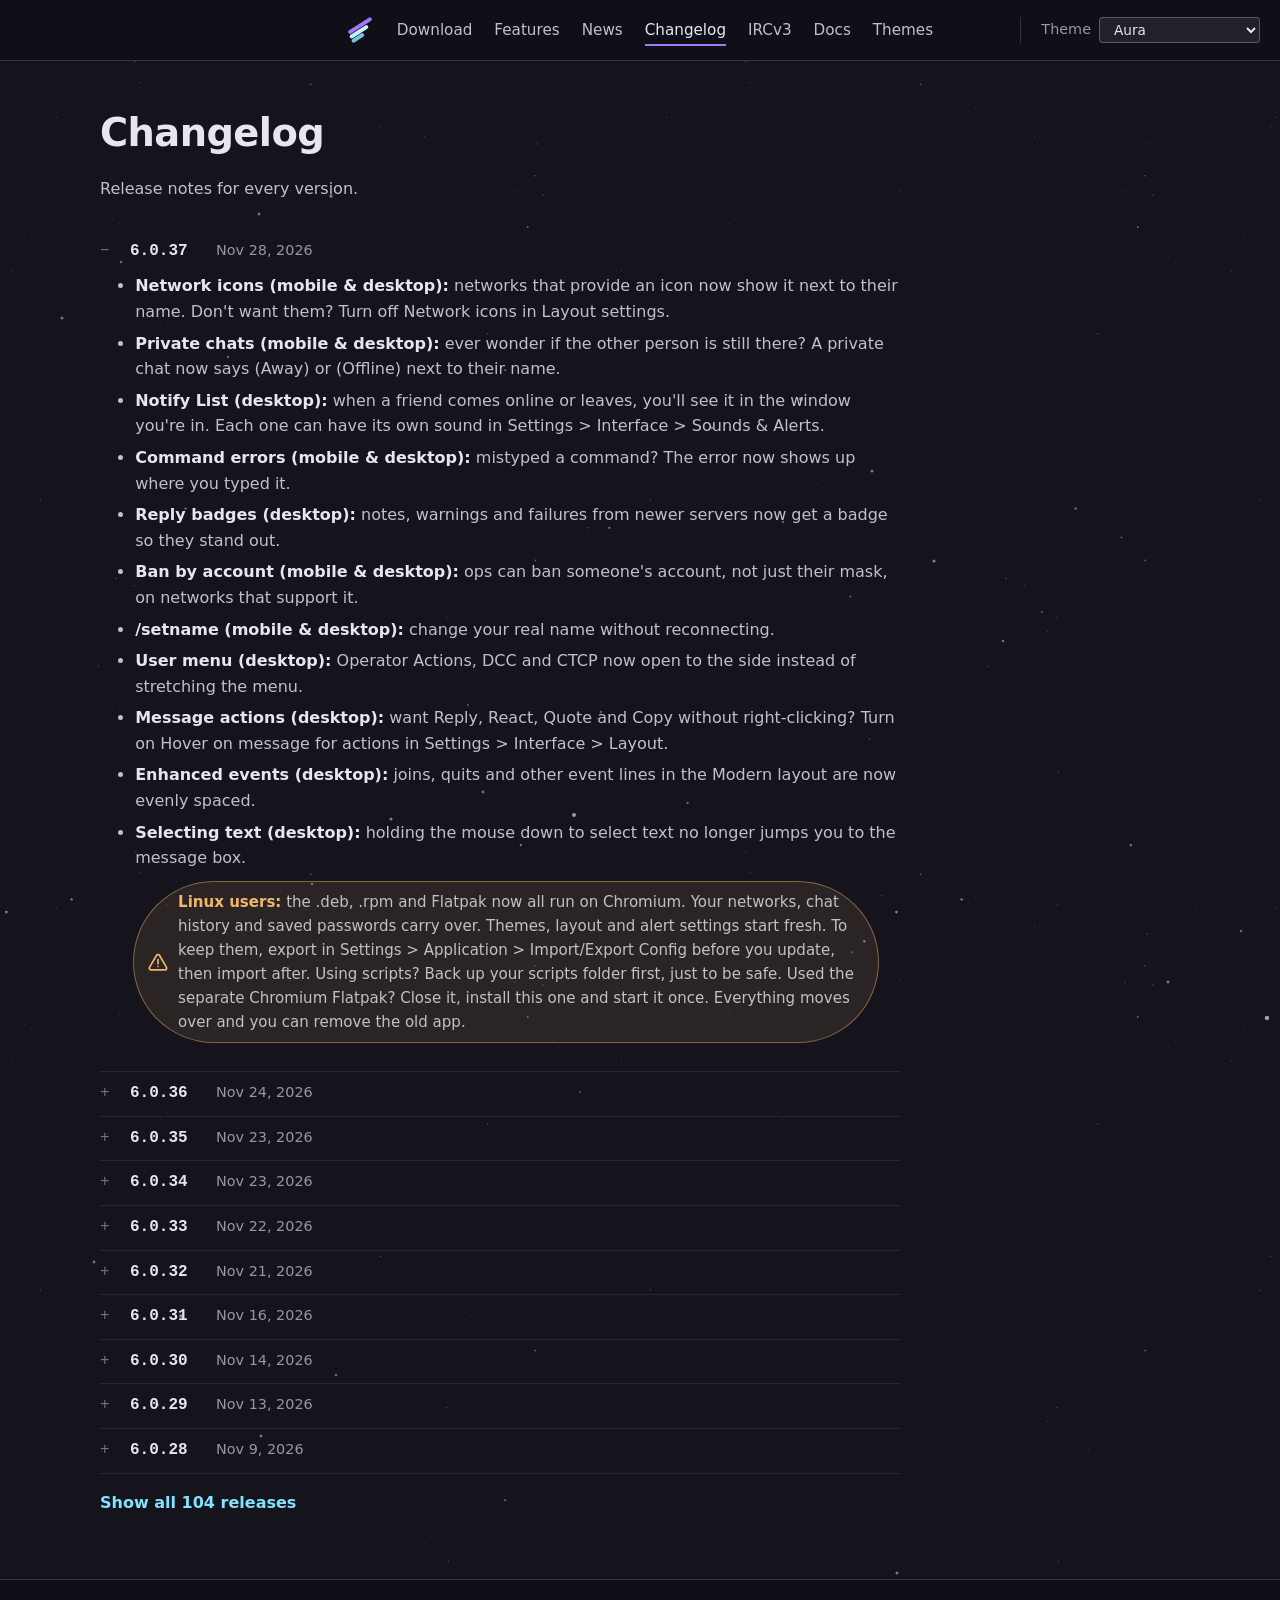
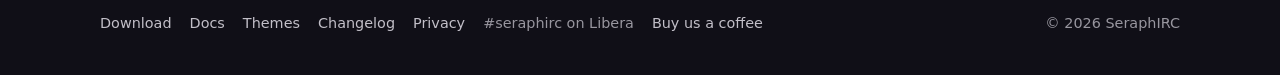
==== commit b5358f49: "6.0.37" ====
--- a/changelog/index.html
+++ b/changelog/index.html
@@ -79,6 +79,23 @@
           <p>Release notes for every version.</p>
         </div>
         <div class="releases" data-releases>
+          <details class="release" id="v6.0.37">
+            <summary><span class="release-version">6.0.37</span> <time datetime="2026-11-28">Nov 28, 2026</time></summary>
+            <ul>
+              <li><b>Network icons (mobile &amp; desktop):</b> networks that provide an icon now show it next to their name. Don't want them? Turn off Network icons in Layout settings.</li>
+              <li><b>Private chats (mobile &amp; desktop):</b> ever wonder if the other person is still there? A private chat now says (Away) or (Offline) next to their name.</li>
+              <li><b>Notify List (desktop):</b> when a friend comes online or leaves, you'll see it in the window you're in. Each one can have its own sound in Settings &gt; Interface &gt; Sounds &amp; Alerts.</li>
+              <li><b>Command errors (mobile &amp; desktop):</b> mistyped a command? The error now shows up where you typed it.</li>
+              <li><b>Reply badges (desktop):</b> notes, warnings and failures from newer servers now get a badge so they stand out.</li>
+              <li><b>Ban by account (mobile &amp; desktop):</b> ops can ban someone's account, not just their mask, on networks that support it.</li>
+              <li><b>/setname (mobile &amp; desktop):</b> change your real name without reconnecting.</li>
+              <li><b>User menu (desktop):</b> Operator Actions, DCC and CTCP now open to the side instead of stretching the menu.</li>
+              <li><b>Message actions (desktop):</b> want Reply, React, Quote and Copy without right-clicking? Turn on Hover on message for actions in Settings &gt; Interface &gt; Layout.</li>
+              <li><b>Enhanced events (desktop):</b> joins, quits and other event lines in the Modern layout are now evenly spaced.</li>
+              <li><b>Selecting text (desktop):</b> holding the mouse down to select text no longer jumps you to the message box.</li>
+            </ul>
+            <p class="release-callout" role="note"><svg class="release-callout-icon" viewBox="0 0 24 24" aria-hidden="true"><path d="M10.3 3.9 1.8 18.4A2 2 0 0 0 3.5 21.4h17a2 2 0 0 0 1.7-3L13.7 3.9a2 2 0 0 0-3.4 0Z"/><path d="M12 9v5"/><path d="M12 17.5h.01"/></svg><span><strong>Linux users:</strong> the .deb, .rpm and Flatpak now all run on Chromium. Your networks, chat history and saved passwords carry over. Themes, layout and alert settings start fresh. To keep them, export in Settings &gt; Application &gt; Import/Export Config before you update, then import after. Using scripts? Back up your scripts folder first, just to be safe. Used the separate Chromium Flatpak? Close it, install this one and start it once. Everything moves over and you can remove the old app.</span></p>
+          </details>
           <details class="release" id="v6.0.36">
             <summary><span class="release-version">6.0.36</span> <time datetime="2026-11-24">Nov 24, 2026</time></summary>
             <ul>
--- a/styles.css
+++ b/styles.css
@@ -309,6 +309,104 @@
   }
 }
 /* end crest */
+
+/* Threats: for fun. Words fly in as fireballs and break on the crest.
+   The script that moves them is at the end of index.html. */
+.threat {
+  position: absolute;
+  top: 0;
+  left: 0;
+  width: 0;
+  height: 0;
+  color: var(--red);
+  font-size: 0.8rem;
+  font-weight: 600;
+  line-height: 1;
+  white-space: nowrap;
+}
+/* The fireball: a hot core, an orange body, a red rim. */
+.threat-head {
+  position: absolute;
+  top: -6px;
+  left: -6px;
+  width: 12px;
+  height: 12px;
+  border-radius: 50%;
+  background: radial-gradient(circle at 42% 42%, #fff3c4 0 16%, #ffb347 36%, #ff5a36 60%, rgba(255, 70, 40, 0) 74%);
+  box-shadow: 0 0 9px 2px rgba(255, 96, 48, 0.5);
+}
+.threat-spark {
+  position: absolute;
+  top: -2px;
+  left: -2px;
+  width: 4px;
+  height: 4px;
+  border-radius: 50%;
+  background: #ff9a4a;
+}
+/* The trail: wide at the fireball, thinning to nothing. */
+.threat-tail {
+  position: absolute;
+  top: -3px;
+  left: 0;
+  width: 130px;
+  height: 6px;
+  background: linear-gradient(90deg, #ffb347, #ff5a36 28%, rgba(255, 90, 54, 0));
+  clip-path: polygon(0 0, 100% 42%, 100% 58%, 0 100%);
+  transform-origin: 0 50%;
+  opacity: 0.85;
+}
+.threat-word {
+  position: absolute;
+  top: 9px;
+  left: 13px;
+  opacity: 0.9;
+}
+.threat-left .threat-word {
+  left: auto;
+  right: 13px;
+}
+.threat-word b {
+  display: inline-block;
+  font-weight: inherit;
+}
+
+/* Beams: now and then a line of light leaves the shield, for Seraph Chat
+   and Seraph Transfer. The dashes run outward along it. */
+.beam {
+  position: absolute;
+  top: 0;
+  left: 0;
+  width: 0;
+  height: 0;
+  color: var(--green);
+  font-size: 0.8rem;
+  font-weight: 600;
+  line-height: 1;
+  white-space: nowrap;
+}
+.beam-line {
+  position: absolute;
+  top: -1.5px;
+  left: 0;
+  height: 3px;
+  border-radius: 2px;
+  transform-origin: 0 50%;
+  background:
+    repeating-linear-gradient(90deg, currentColor 0 10px, transparent 10px 38px),
+    linear-gradient(90deg, color-mix(in srgb, currentColor 42%, transparent), color-mix(in srgb, currentColor 42%, transparent));
+  -webkit-mask-image: linear-gradient(90deg, #000 78%, transparent);
+  mask-image: linear-gradient(90deg, #000 78%, transparent);
+}
+.beam-word {
+  position: absolute;
+  top: 9px;
+  left: 10px;
+  display: inline-flex;
+  align-items: center;
+  gap: 5px;
+}
+/* end threats */
 
 /* Home heading: the logo beside the name. */
 .wordmark {
